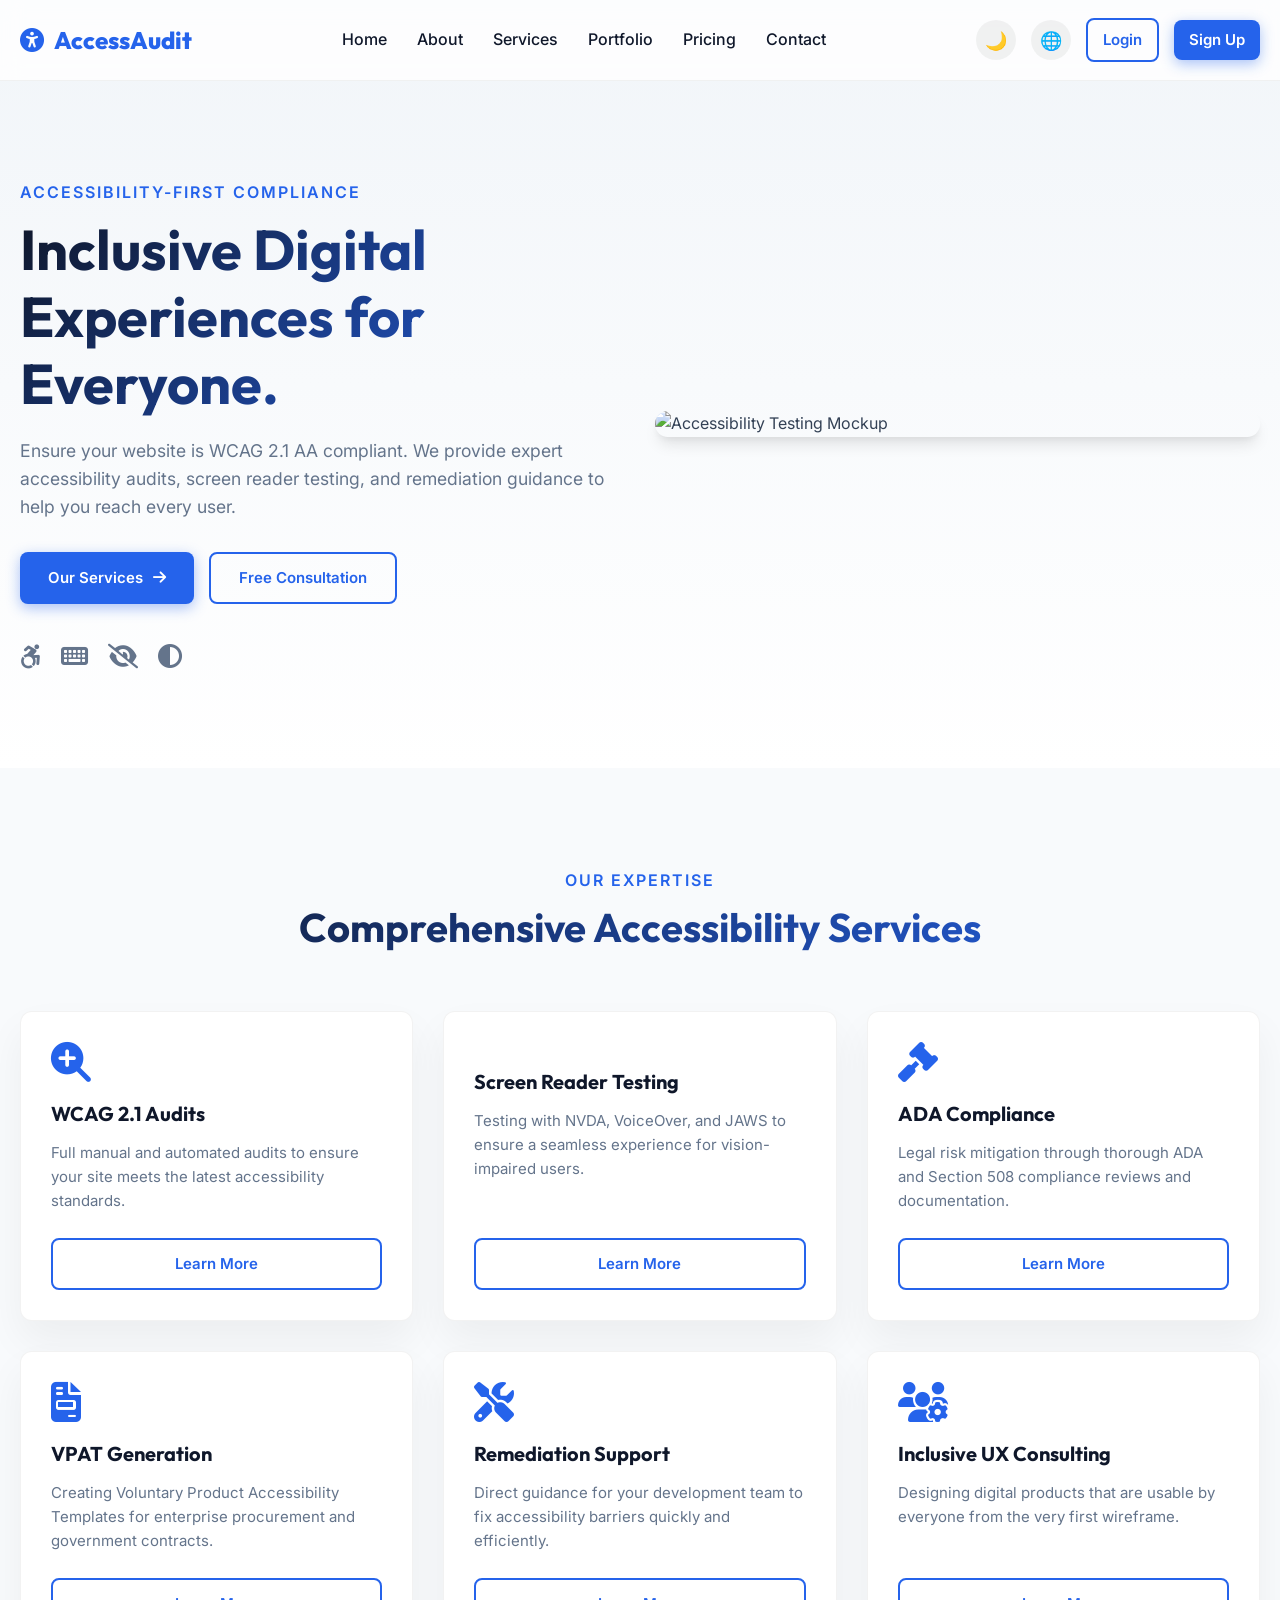
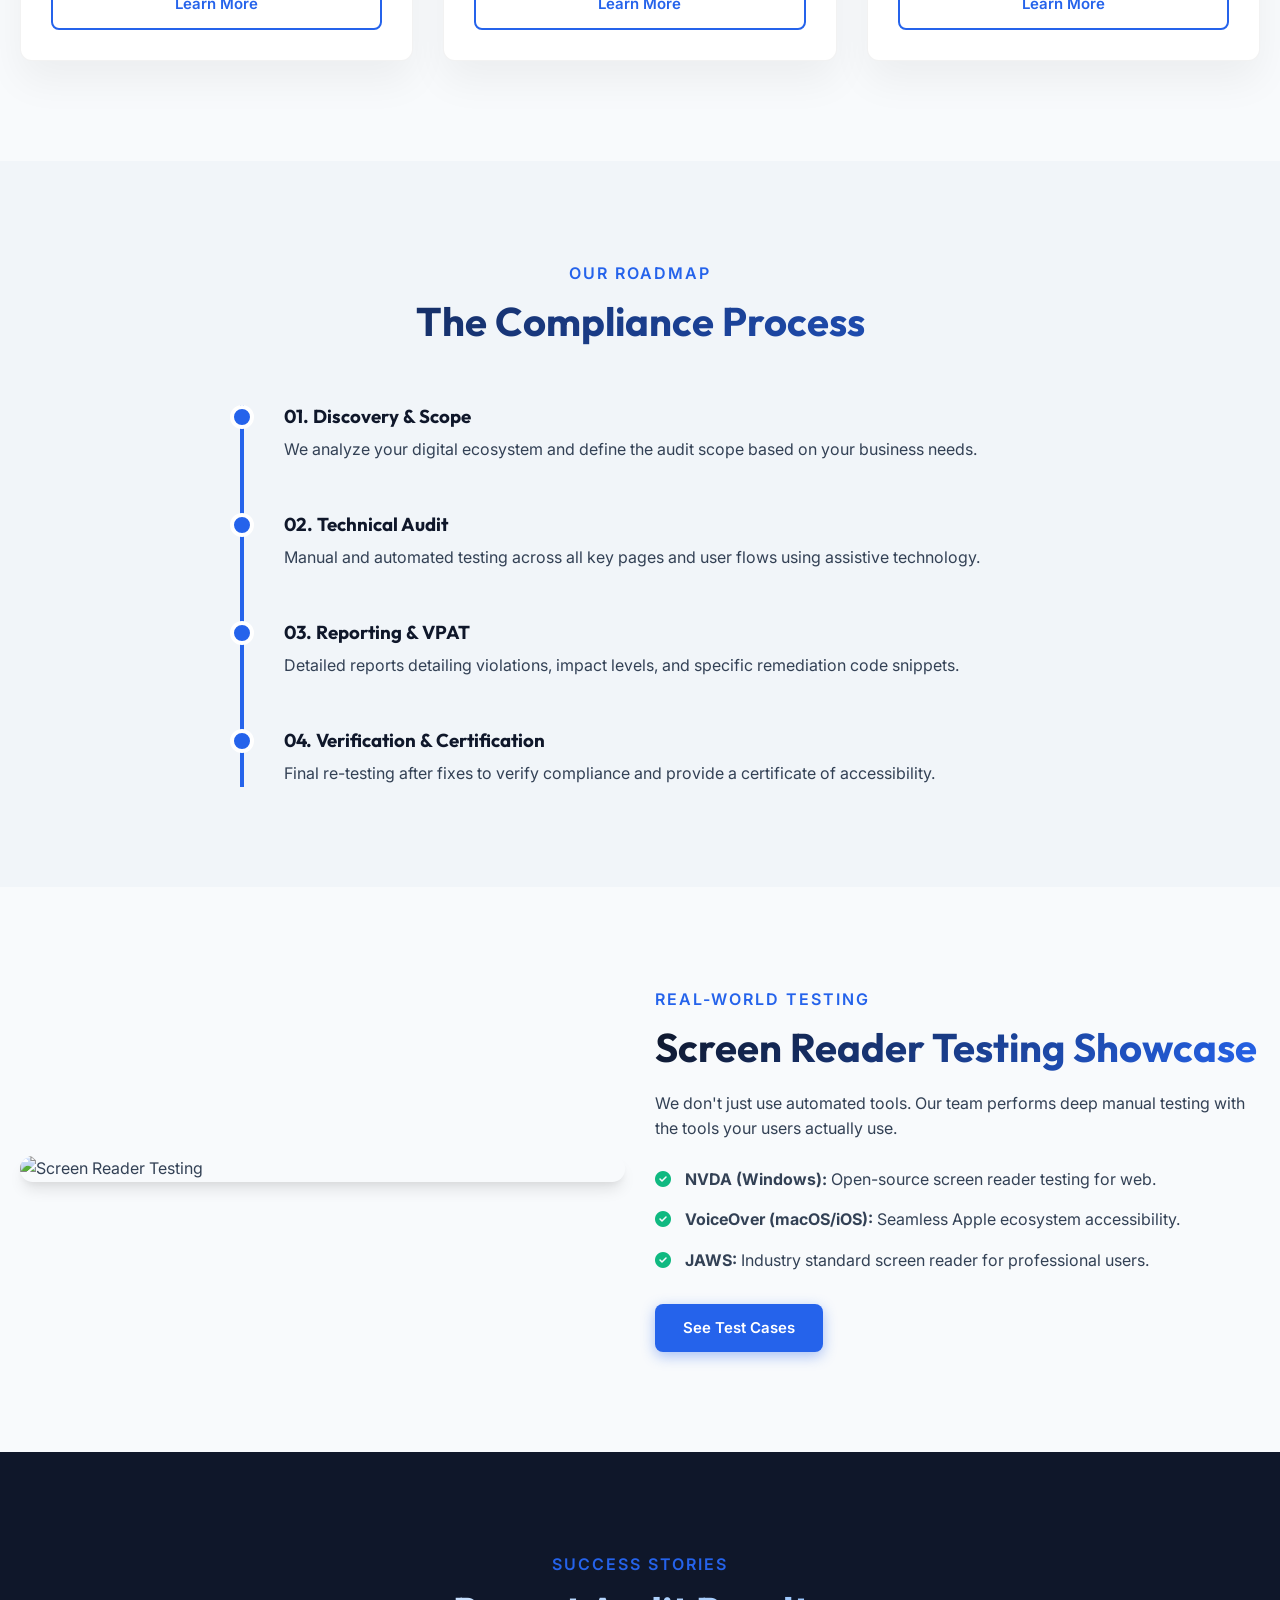
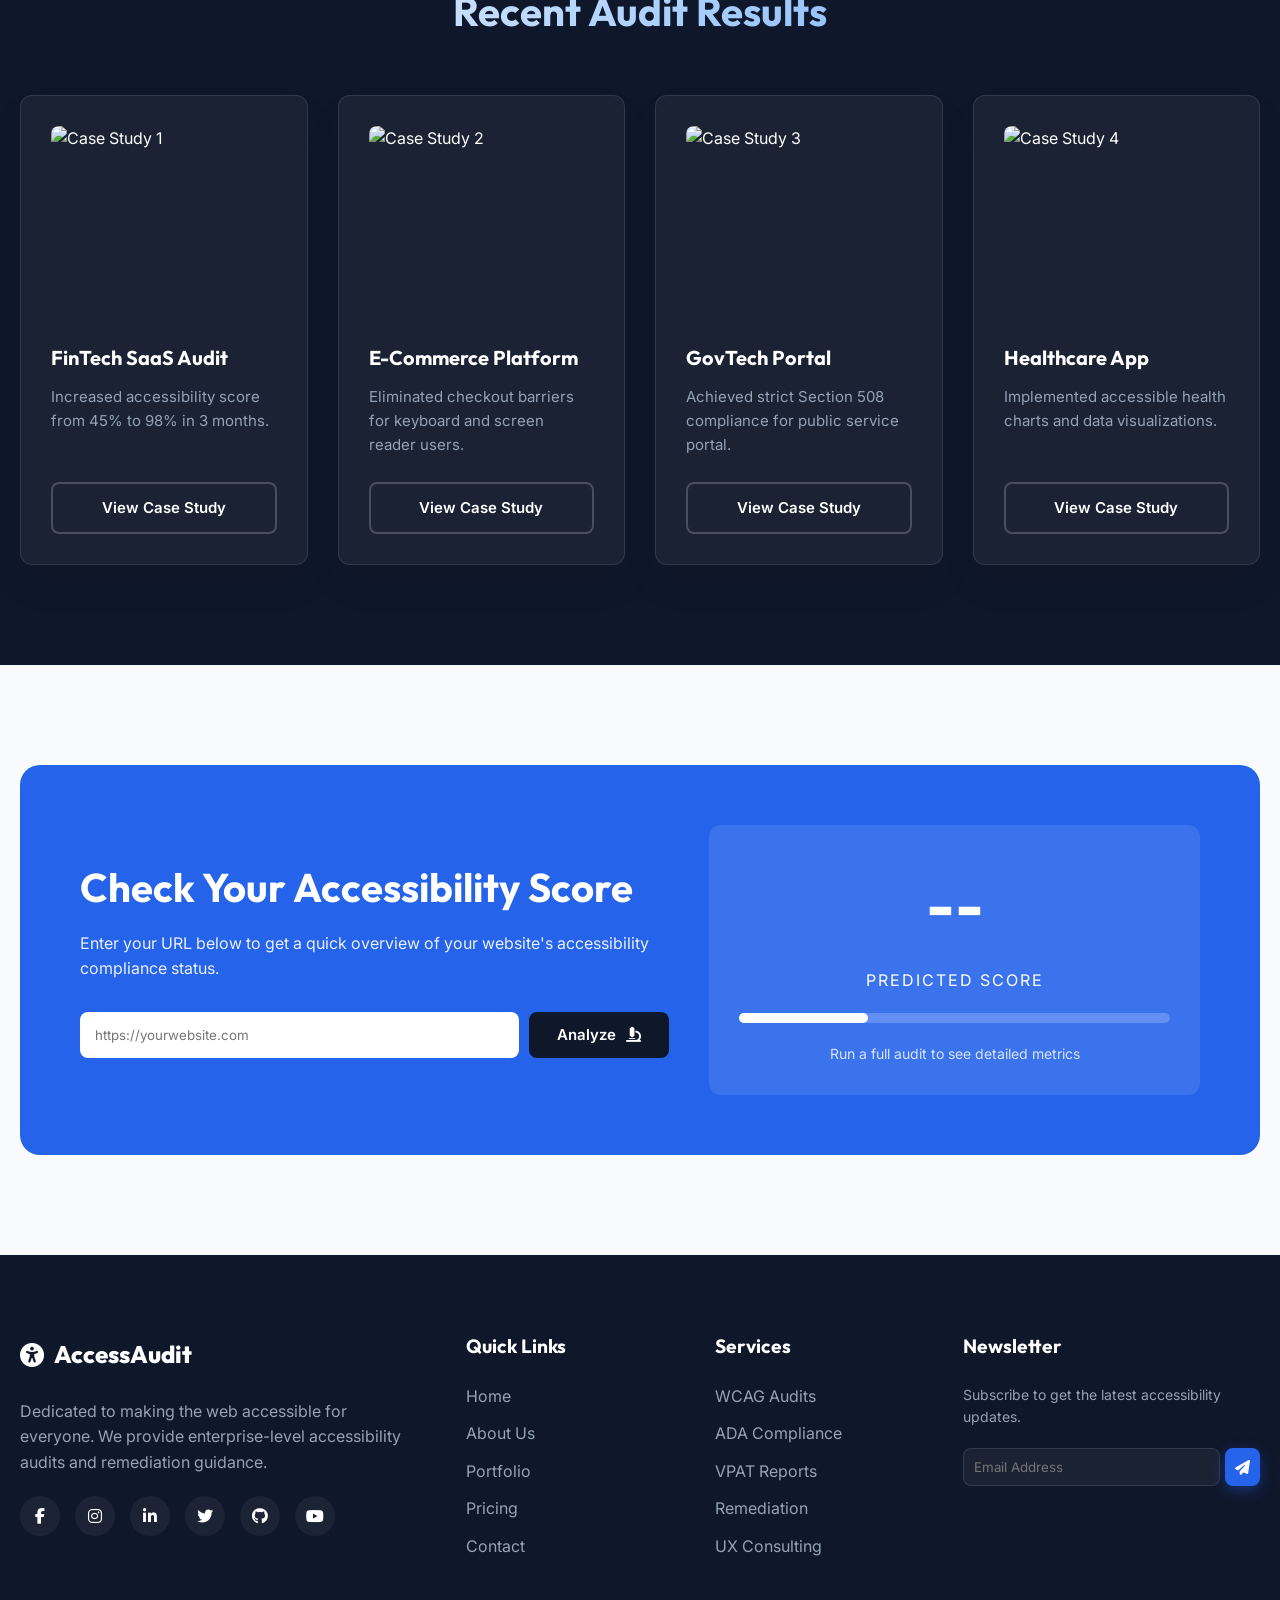
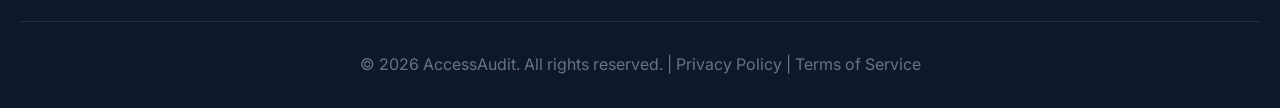
==== index.html @ 4b745c75 "Initial commit: Premium Accessibility Auditor Website" ====
<!DOCTYPE html>
<html lang="en">
<head>
    <meta charset="UTF-8">
    <meta name="viewport" content="width=device-width, initial-scale=1.0">
    <title>Freelance Web Accessibility Auditor | WCAG Compliance Specialist</title>
    <meta name="description" content="Expert WCAG 2.1 AA accessibility audits, ADA compliance reviews, and inclusive UX consulting for enterprise businesses.">
    
    <!-- CSS -->
    <link rel="stylesheet" href="assets/css/style.css">
    <link rel="stylesheet" href="assets/css/dark-mode.css">
    <link rel="stylesheet" href="assets/css/rtl.css">
    
    <!-- Font Awesome -->
    <link rel="stylesheet" href="https://cdnjs.cloudflare.com/ajax/libs/font-awesome/6.4.0/css/all.min.css">
</head>
<body>
    <a href="#main-content" class="skip-link">Skip to main content</a>

    <!-- Header -->
    <header class="header">
        <div class="container">
            <nav class="nav">
                <a href="index.html" class="logo">
                    <i class="fas fa-universal-access"></i>
                    <span>AccessAudit</span>
                </a>
                
                <ul class="nav-links">
                    <li><a href="index.html" class="nav-link">Home</a></li>
                    <li><a href="about.html" class="nav-link">About</a></li>
                    <li><a href="services.html" class="nav-link">Services</a></li>
                    <li><a href="portfolio.html" class="nav-link">Portfolio</a></li>

                    <li><a href="pricing.html" class="nav-link">Pricing</a></li>
                    <li><a href="contact.html" class="nav-link">Contact</a></li>
                </ul>

                <div class="nav-actions">
                    <button class="theme-toggle" title="Toggle Theme">🌙</button>
                    <button class="rtl-toggle" title="Toggle RTL">🌐</button>
                    <a href="login.html" class="btn btn-outline" style="padding: 8px 15px;">Login</a>
                    <a href="register.html" class="btn btn-primary" style="padding: 8px 15px;">Sign Up</a>
                    <div class="hamburger">
                        <span></span>
                        <span></span>
                        <span></span>
                    </div>
                </div>
            </nav>
        </div>
    </header>

    <main id="main-content">
        <!-- Section 1: Hero -->
        <section class="section hero" style="padding-top: 180px; background: linear-gradient(to bottom, #f1f5f9, #ffffff);">
            <div class="container">
                <div class="grid grid-2" style="align-items: center;">
                    <div data-reveal>
                        <span class="section-subtitle">Accessibility-First Compliance</span>
                        <h1 class="section-title" style="font-size: 3.5rem;">Inclusive Digital Experiences for Everyone.</h1>
                        <p style="font-size: 1.1rem; margin-bottom: 30px; color: var(--text-muted);">
                            Ensure your website is WCAG 2.1 AA compliant. We provide expert accessibility audits, screen reader testing, and remediation guidance to help you reach every user.
                        </p>
                        <div style="display: flex; gap: 15px;">
                            <a href="services.html" class="btn btn-primary">Our Services <i class="fas fa-arrow-right"></i></a>
                            <a href="contact.html" class="btn btn-outline">Free Consultation</a>
                        </div>
                        <div style="margin-top: 40px; display: flex; gap: 20px; font-size: 24px; color: var(--text-muted);">
                            <i class="fab fa-accessible-icon" title="WCAG Compliant"></i>
                            <i class="fas fa-keyboard" title="Keyboard Friendly"></i>
                            <i class="fas fa-eye-slash" title="Screen Reader Ready"></i>
                            <i class="fas fa-adjust" title="High Contrast"></i>
                        </div>
                    </div>
                    <div data-reveal style="position: relative;">
                        <img src="https://images.unsplash.com/photo-1551434678-e076c223a692?ixlib=rb-1.2.1&auto=format&fit=crop&w=800&q=80" alt="Accessibility Testing Mockup" style="border-radius: var(--radius-lg); box-shadow: var(--shadow-lg);">
                    </div>
                </div>
            </div>
        </section>

        <!-- Section 2: Services Grid (6 cards) -->
        <section class="section">
            <div class="container">
                <div class="text-center" style="margin-bottom: 60px;">
                    <span class="section-subtitle">Our Expertise</span>
                    <h2 class="section-title">Comprehensive Accessibility Services</h2>
                </div>
                <div class="grid grid-4" style="grid-template-columns: repeat(3, 1fr);">
                    <!-- We need 4 or 6. Let's do 6. -->
                    <div class="card" data-reveal>
                        <div class="card-content">
                            <i class="fas fa-search-plus" style="font-size: 2.5rem; color: var(--primary); margin-bottom: 20px;"></i>
                            <h3 class="card-title">WCAG 2.1 Audits</h3>
                            <p class="card-text">Full manual and automated audits to ensure your site meets the latest accessibility standards.</p>
                        </div>
                        <div class="card-footer">
                            <a href="services-details.html" class="btn btn-outline" style="width: 100%;">Learn More</a>
                        </div>
                    </div>
                    <div class="card" data-reveal>
                        <div class="card-content">
                            <i class="fas fa-screen-users" style="font-size: 2.5rem; color: var(--primary); margin-bottom: 20px;"></i>
                            <h3 class="card-title">Screen Reader Testing</h3>
                            <p class="card-text">Testing with NVDA, VoiceOver, and JAWS to ensure a seamless experience for vision-impaired users.</p>
                        </div>
                        <div class="card-footer">
                            <a href="services-details.html" class="btn btn-outline" style="width: 100%;">Learn More</a>
                        </div>
                    </div>
                    <div class="card" data-reveal>
                        <div class="card-content">
                            <i class="fas fa-gavel" style="font-size: 2.5rem; color: var(--primary); margin-bottom: 20px;"></i>
                            <h3 class="card-title">ADA Compliance</h3>
                            <p class="card-text">Legal risk mitigation through thorough ADA and Section 508 compliance reviews and documentation.</p>
                        </div>
                        <div class="card-footer">
                            <a href="services-details.html" class="btn btn-outline" style="width: 100%;">Learn More</a>
                        </div>
                    </div>
                    <div class="card" data-reveal>
                        <div class="card-content">
                            <i class="fas fa-file-invoice" style="font-size: 2.5rem; color: var(--primary); margin-bottom: 20px;"></i>
                            <h3 class="card-title">VPAT Generation</h3>
                            <p class="card-text">Creating Voluntary Product Accessibility Templates for enterprise procurement and government contracts.</p>
                        </div>
                        <div class="card-footer">
                            <a href="services-details.html" class="btn btn-outline" style="width: 100%;">Learn More</a>
                        </div>
                    </div>
                    <div class="card" data-reveal>
                        <div class="card-content">
                            <i class="fas fa-tools" style="font-size: 2.5rem; color: var(--primary); margin-bottom: 20px;"></i>
                            <h3 class="card-title">Remediation Support</h3>
                            <p class="card-text">Direct guidance for your development team to fix accessibility barriers quickly and efficiently.</p>
                        </div>
                        <div class="card-footer">
                            <a href="services-details.html" class="btn btn-outline" style="width: 100%;">Learn More</a>
                        </div>
                    </div>
                    <div class="card" data-reveal>
                        <div class="card-content">
                            <i class="fas fa-users-cog" style="font-size: 2.5rem; color: var(--primary); margin-bottom: 20px;"></i>
                            <h3 class="card-title">Inclusive UX Consulting</h3>
                            <p class="card-text">Designing digital products that are usable by everyone from the very first wireframe.</p>
                        </div>
                        <div class="card-footer">
                            <a href="services-details.html" class="btn btn-outline" style="width: 100%;">Learn More</a>
                        </div>
                    </div>
                </div>
            </div>
        </section>

        <!-- Section 3: Process Timeline -->
        <section class="section" style="background-color: #f1f5f9;">
            <div class="container">
                <div class="text-center" style="margin-bottom: 60px;">
                    <span class="section-subtitle">Our Roadmap</span>
                    <h2 class="section-title">The Compliance Process</h2>
                </div>
                <div style="max-width: 800px; margin: 0 auto;">
                    <div style="border-left: 4px solid var(--primary); padding-left: 40px; position: relative;">
                        <div style="margin-bottom: 50px; position: relative;" data-reveal>
                            <span style="position: absolute; left: -54px; top: 0; width: 24px; height: 24px; background: var(--primary); border-radius: 50%; border: 4px solid #fff;"></span>
                            <h3 style="margin-bottom: 10px;">01. Discovery & Scope</h3>
                            <p>We analyze your digital ecosystem and define the audit scope based on your business needs.</p>
                        </div>
                        <div style="margin-bottom: 50px; position: relative;" data-reveal>
                            <span style="position: absolute; left: -54px; top: 0; width: 24px; height: 24px; background: var(--primary); border-radius: 50%; border: 4px solid #fff;"></span>
                            <h3 style="margin-bottom: 10px;">02. Technical Audit</h3>
                            <p>Manual and automated testing across all key pages and user flows using assistive technology.</p>
                        </div>
                        <div style="margin-bottom: 50px; position: relative;" data-reveal>
                            <span style="position: absolute; left: -54px; top: 0; width: 24px; height: 24px; background: var(--primary); border-radius: 50%; border: 4px solid #fff;"></span>
                            <h3 style="margin-bottom: 10px;">03. Reporting & VPAT</h3>
                            <p>Detailed reports detailing violations, impact levels, and specific remediation code snippets.</p>
                        </div>
                        <div style="position: relative;" data-reveal>
                            <span style="position: absolute; left: -54px; top: 0; width: 24px; height: 24px; background: var(--primary); border-radius: 50%; border: 4px solid #fff;"></span>
                            <h3 style="margin-bottom: 10px;">04. Verification & Certification</h3>
                            <p>Final re-testing after fixes to verify compliance and provide a certificate of accessibility.</p>
                        </div>
                    </div>
                </div>
            </div>
        </section>

        <!-- Section 4: Screen Reader Showcase -->
        <section class="section">
            <div class="container">
                <div class="grid grid-2" style="align-items: center;">
                    <div data-reveal>
                        <img src="https://images.unsplash.com/photo-1573164713714-d95e436ab8d6?ixlib=rb-1.2.1&auto=format&fit=crop&w=800&q=80" alt="Screen Reader Testing" style="border-radius: var(--radius-lg); box-shadow: var(--shadow-lg);">
                    </div>
                    <div data-reveal>
                        <span class="section-subtitle">Real-World Testing</span>
                        <h2 class="section-title">Screen Reader Testing Showcase</h2>
                        <p style="margin-bottom: 25px;">We don't just use automated tools. Our team performs deep manual testing with the tools your users actually use.</p>
                        <ul style="margin-bottom: 30px;">
                            <li style="margin-bottom: 15px;"><i class="fas fa-check-circle" style="color: var(--success); margin-right: 10px;"></i> <strong>NVDA (Windows):</strong> Open-source screen reader testing for web.</li>
                            <li style="margin-bottom: 15px;"><i class="fas fa-check-circle" style="color: var(--success); margin-right: 10px;"></i> <strong>VoiceOver (macOS/iOS):</strong> Seamless Apple ecosystem accessibility.</li>
                            <li style="margin-bottom: 15px;"><i class="fas fa-check-circle" style="color: var(--success); margin-right: 10px;"></i> <strong>JAWS:</strong> Industry standard screen reader for professional users.</li>
                        </ul>
                        <a href="portfolio.html" class="btn btn-primary">See Test Cases</a>
                    </div>
                </div>
            </div>
        </section>

        <!-- Section 5: Case Studies (4 cards) -->
        <section class="section" style="background-color: #0f172a; color: white;">
            <div class="container">
                <div class="text-center" style="margin-bottom: 60px;">
                    <span class="section-subtitle">Success Stories</span>
                    <h2 class="section-title" style="background: linear-gradient(135deg, #fff, #60a5fa); -webkit-background-clip: text; -webkit-fill-color: transparent;">Recent Audit Results</h2>
                </div>
                <div class="grid grid-4">
                    <div class="card" style="background: rgba(255,255,255,0.05); border: 1px solid rgba(255,255,255,0.1);" data-reveal>
                        <img src="https://images.unsplash.com/photo-1460925895917-afdab827c52f?ixlib=rb-1.2.1&auto=format&fit=crop&w=400&q=80" alt="Case Study 1" class="card-img">
                        <div class="card-content">
                            <h3 class="card-title" style="color: white;">FinTech SaaS Audit</h3>
                            <p class="card-text" style="color: #94a3b8;">Increased accessibility score from 45% to 98% in 3 months.</p>
                        </div>
                        <div class="card-footer">
                            <a href="portfolio.html" class="btn btn-outline" style="width: 100%; border-color: rgba(255,255,255,0.2); color: white;">View Case Study</a>
                        </div>
                    </div>
                    <div class="card" style="background: rgba(255,255,255,0.05); border: 1px solid rgba(255,255,255,0.1);" data-reveal>
                        <img src="https://images.unsplash.com/photo-1557821552-17105176677c?ixlib=rb-1.2.1&auto=format&fit=crop&w=400&q=80" alt="Case Study 2" class="card-img">
                        <div class="card-content">
                            <h3 class="card-title" style="color: white;">E-Commerce Platform</h3>
                            <p class="card-text" style="color: #94a3b8;">Eliminated checkout barriers for keyboard and screen reader users.</p>
                        </div>
                        <div class="card-footer">
                            <a href="portfolio.html" class="btn btn-outline" style="width: 100%; border-color: rgba(255,255,255,0.2); color: white;">View Case Study</a>
                        </div>
                    </div>
                    <div class="card" style="background: rgba(255,255,255,0.05); border: 1px solid rgba(255,255,255,0.1);" data-reveal>
                        <img src="https://images.unsplash.com/photo-1517245386807-bb43f82c33c4?ixlib=rb-1.2.1&auto=format&fit=crop&w=400&q=80" alt="Case Study 3" class="card-img">
                        <div class="card-content">
                            <h3 class="card-title" style="color: white;">GovTech Portal</h3>
                            <p class="card-text" style="color: #94a3b8;">Achieved strict Section 508 compliance for public service portal.</p>
                        </div>
                        <div class="card-footer">
                            <a href="portfolio.html" class="btn btn-outline" style="width: 100%; border-color: rgba(255,255,255,0.2); color: white;">View Case Study</a>
                        </div>
                    </div>
                    <div class="card" style="background: rgba(255,255,255,0.05); border: 1px solid rgba(255,255,255,0.1);" data-reveal>
                        <img src="https://images.unsplash.com/photo-1504384308090-c894fdcc538d?ixlib=rb-1.2.1&auto=format&fit=crop&w=400&q=80" alt="Case Study 4" class="card-img">
                        <div class="card-content">
                            <h3 class="card-title" style="color: white;">Healthcare App</h3>
                            <p class="card-text" style="color: #94a3b8;">Implemented accessible health charts and data visualizations.</p>
                        </div>
                        <div class="card-footer">
                            <a href="portfolio.html" class="btn btn-outline" style="width: 100%; border-color: rgba(255,255,255,0.2); color: white;">View Case Study</a>
                        </div>
                    </div>
                </div>
            </div>
        </section>

        <!-- Section 6: CTA + Accessibility Score Checker -->
        <section class="section">
            <div class="container">
                <div style="background: var(--primary); border-radius: var(--radius-lg); padding: 60px; color: white; display: grid; grid-template-columns: 1.2fr 1fr; gap: 40px; align-items: center;">
                    <div data-reveal>
                        <h2 style="color: white; font-size: 2.5rem; margin-bottom: 20px;">Check Your Accessibility Score</h2>
                        <p style="margin-bottom: 30px; opacity: 0.9;">Enter your URL below to get a quick overview of your website's accessibility compliance status.</p>
                        <form style="display: flex; gap: 10px;">
                            <input type="url" placeholder="https://yourwebsite.com" style="flex-grow: 1; padding: 15px; border-radius: var(--radius-sm); color: var(--black);" required id="score-url">
                            <button type="submit" class="btn" style="background: var(--black); color: white;">Analyze <i class="fas fa-microscope"></i></button>
                        </form>
                    </div>
                    <div data-reveal style="background: rgba(255,255,255,0.1); padding: 30px; border-radius: var(--radius-md); text-align: center;">
                        <div style="font-size: 4rem; font-weight: 800; margin-bottom: 10px;">--</div>
                        <p style="text-transform: uppercase; letter-spacing: 2px;">Predicted Score</p>
                        <div style="width: 100%; height: 10px; background: rgba(255,255,255,0.2); border-radius: 5px; margin: 20px 0;">
                            <div style="width: 30%; height: 100%; background: #fff; border-radius: 5px;"></div>
                        </div>
                        <p style="font-size: 14px; opacity: 0.8;">Run a full audit to see detailed metrics</p>
                    </div>
                </div>
            </div>
        </section>
    </main>

    <!-- Footer -->
    <footer class="footer">
        <div class="container">
            <div class="footer-grid">
                <div class="footer-about">
                    <a href="index.html" class="logo" style="color: white; margin-bottom: 25px;">
                        <i class="fas fa-universal-access"></i>
                        <span>AccessAudit</span>
                    </a>
                    <p>Dedicated to making the web accessible for everyone. We provide enterprise-level accessibility audits and remediation guidance.</p>
                    <div class="social-links">
                        <a href="#" class="social-link"><i class="fab fa-facebook-f"></i></a>
                        <a href="#" class="social-link"><i class="fab fa-instagram"></i></a>
                        <a href="#" class="social-link"><i class="fab fa-linkedin-in"></i></a>
                        <a href="#" class="social-link"><i class="fab fa-twitter"></i></a>
                        <a href="#" class="social-link"><i class="fab fa-github"></i></a>
                        <a href="#" class="social-link"><i class="fab fa-youtube"></i></a>
                    </div>
                </div>
                <div>
                    <h4 class="footer-title">Quick Links</h4>
                    <ul class="footer-links">
                        <li><a href="index.html">Home</a></li>
                        <li><a href="about.html">About Us</a></li>
                        <li><a href="portfolio.html">Portfolio</a></li>

                        <li><a href="pricing.html">Pricing</a></li>
                        <li><a href="contact.html">Contact</a></li>
                    </ul>
                </div>
                <div>
                    <h4 class="footer-title">Services</h4>
                    <ul class="footer-links">
                        <li><a href="services-details.html">WCAG Audits</a></li>
                        <li><a href="services-details.html">ADA Compliance</a></li>
                        <li><a href="services-details.html">VPAT Reports</a></li>
                        <li><a href="services-details.html">Remediation</a></li>
                        <li><a href="services-details.html">UX Consulting</a></li>
                    </ul>
                </div>
                <div>
                    <h4 class="footer-title">Newsletter</h4>
                    <p style="color: #94a3b8; font-size: 14px; margin-bottom: 20px;">Subscribe to get the latest accessibility updates.</p>
                    <form style="display: flex; gap: 5px;">
                        <input type="email" placeholder="Email Address" style="padding: 10px; border-radius: var(--radius-sm); flex-grow: 1; background: rgba(255,255,255,0.05); color: white; border: 1px solid rgba(255,255,255,0.1);" required id="footer-email">
                        <button type="submit" class="btn btn-primary" style="padding: 10px;"><i class="fas fa-paper-plane"></i></button>
                    </form>
                </div>
            </div>
            <div class="footer-bottom">
                <p>&copy; 2026 AccessAudit. All rights reserved. | <a href="coming-soon.html">Privacy Policy</a> | <a href="coming-soon.html">Terms of Service</a></p>
            </div>
        </div>
    </footer>

    <!-- Scripts -->
    <script src="assets/js/main.js"></script>
    <script src="assets/js/accessibility.js"></script>
</body>
</html>
---- assets/css/style.css ----
@import url('https://fonts.googleapis.com/css2?family=Inter:wght@300;400;500;600;700&family=Outfit:wght@400;500;600;700;800&display=swap');

:root {
    /* Colors */
    --primary: #2563eb;
    --primary-hover: #1d4ed8;
    --primary-light: #dbeafe;
    --secondary: #64748b;
    --accent: #7c3aed;
    --success: #10b981;
    --warning: #f59e0b;
    --danger: #ef4444;
    --white: #ffffff;
    --black: #0f172a;
    
    /* Backgrounds */
    --bg-body: #f8fafc;
    --bg-card: #ffffff;
    --bg-header: rgba(255, 255, 255, 0.8);
    --bg-footer: #0f172a;
    
    /* Text */
    --text-main: #334155;
    --text-heading: #0f172a;
    --text-muted: #64748b;
    --text-white: #ffffff;
    
    /* Spacing */
    --container-max: 1280px;
    --section-padding: 100px 0;
    --section-padding-mobile: 60px 0;
    
    /* Borders & Shadows */
    --radius-sm: 8px;
    --radius-md: 12px;
    --radius-lg: 20px;
    --shadow-sm: 0 1px 3px rgba(0,0,0,0.1);
    --shadow-md: 0 4px 6px -1px rgba(0,0,0,0.1), 0 2px 4px -1px rgba(0,0,0,0.06);
    --shadow-lg: 0 10px 15px -3px rgba(0,0,0,0.1), 0 4px 6px -2px rgba(0,0,0,0.05);
    --shadow-premium: 0 20px 40px rgba(0, 0, 0, 0.05);
    
    /* Transitions */
    --transition: all 0.3s cubic-bezier(0.4, 0, 0.2, 1);
}

/* Base Resets */
*, *::before, *::after {
    box-sizing: border-box;
    margin: 0;
    padding: 0;
}

html {
    scroll-behavior: smooth;
    overflow-x: hidden;
}

body {
    font-family: 'Inter', sans-serif;
    font-size: 16px;
    line-height: 1.6;
    background-color: var(--bg-body);
    color: var(--text-main);
    overflow-x: hidden;
    transition: var(--transition);
}

h1, h2, h3, h4, h5, h6 {
    font-family: 'Outfit', sans-serif;
    color: var(--text-heading);
    font-weight: 700;
    line-height: 1.2;
}

a {
    text-decoration: none;
    color: inherit;
    transition: var(--transition);
}

ul {
    list-style: none;
}

img {
    max-width: 100%;
    display: block;
    height: auto;
}

button, input, textarea, select {
    font-family: inherit;
    border: none;
    outline: none;
}

/* Accessibility Focus States */
:focus-visible {
    outline: 3px solid var(--primary);
    outline-offset: 4px;
}

.skip-link {
    position: absolute;
    top: -100px;
    left: 0;
    background: var(--primary);
    color: white;
    padding: 10px 20px;
    z-index: 9999;
    transition: top 0.3s;
}

.skip-link:focus {
    top: 0;
}

/* Layout Components */
.container {
    max-width: var(--container-max);
    margin: 0 auto;
    padding: 0 20px;
}

.section {
    padding: var(--section-padding);
}

@media (max-width: 768px) {
    .section {
        padding: var(--section-padding-mobile);
    }
}

.grid {
    display: grid;
    gap: 30px;
}

.grid-2 { grid-template-columns: repeat(2, 1fr); }
.grid-4 { grid-template-columns: repeat(4, 1fr); }
.grid-6 { grid-template-columns: repeat(6, 1fr); }

@media (max-width: 1024px) {
    .grid-4, .grid-6 { grid-template-columns: repeat(2, 1fr); }
}

@media (max-width: 640px) {
    .grid-2, .grid-4, .grid-6 { grid-template-columns: 1fr; }
}

/* Typography Helpers */
.text-center { text-align: center; }
.section-title {
    font-size: 2.5rem;
    margin-bottom: 20px;
    background: linear-gradient(135deg, var(--text-heading), var(--primary));
    -webkit-background-clip: text;
    -webkit-text-fill-color: transparent;
}
.section-subtitle {
    color: var(--primary);
    font-weight: 600;
    text-transform: uppercase;
    letter-spacing: 2px;
    display: block;
    margin-bottom: 10px;
}

/* Button Component */
.btn {
    display: inline-flex;
    align-items: center;
    justify-content: center;
    padding: 12px 28px;
    border-radius: var(--radius-sm);
    font-weight: 600;
    cursor: pointer;
    transition: var(--transition);
    gap: 10px;
    font-size: 15px;
}

.btn-primary {
    background-color: var(--primary);
    color: var(--white);
    box-shadow: 0 4px 14px 0 rgba(37, 99, 235, 0.39);
}

.btn-primary:hover {
    background-color: var(--primary-hover);
    transform: translateY(-2px);
    box-shadow: 0 6px 20px rgba(37, 99, 235, 0.45);
}

.btn-outline {
    border: 2px solid var(--primary);
    color: var(--primary);
    background: transparent;
}

.btn-outline:hover {
    background-color: var(--primary);
    color: var(--white);
}

/* Card Component */
.card {
    background: var(--bg-card);
    padding: 30px;
    border-radius: var(--radius-md);
    box-shadow: var(--shadow-premium);
    transition: var(--transition);
    height: 100%;
    display: flex;
    flex-direction: column;
    border: 1px solid rgba(0,0,0,0.05);
}

.card:hover {
    transform: translateY(-10px);
    box-shadow: 0 30px 60px rgba(0,0,0,0.1);
}

.card-img {
    width: 100%;
    height: 200px;
    object-fit: cover;
    border-radius: var(--radius-sm);
    margin-bottom: 20px;
}

.card-content {
    flex-grow: 1;
}

.card-title {
    font-size: 1.25rem;
    margin-bottom: 15px;
}

.card-text {
    color: var(--text-muted);
    margin-bottom: 25px;
    font-size: 15px;
}

.card-footer {
    margin-top: auto;
}

/* Navbar */
.header {
    position: fixed;
    top: 0;
    left: 0;
    width: 100%;
    z-index: 1000;
    background: var(--bg-header);
    backdrop-filter: blur(10px);
    border-bottom: 1px solid rgba(0,0,0,0.05);
    transition: var(--transition);
}

.header.scrolled {
    background: var(--white);
    padding: 10px 0;
    box-shadow: var(--shadow-md);
}

.nav {
    display: flex;
    justify-content: space-between;
    align-items: center;
    height: 80px;
}

.logo {
    font-family: 'Outfit', sans-serif;
    font-size: 24px;
    font-weight: 800;
    color: var(--primary);
    display: flex;
    align-items: center;
    gap: 10px;
}

.nav-links {
    display: flex;
    gap: 30px;
    align-items: center;
}

.nav-link {
    font-weight: 500;
    color: var(--text-heading);
}

.nav-link:hover {
    color: var(--primary);
}

.nav-actions {
    display: flex;
    gap: 15px;
    align-items: center;
}

/* Hamburger */
.hamburger {
    display: none;
    cursor: pointer;
    flex-direction: column;
    gap: 5px;
}

.hamburger span {
    width: 25px;
    height: 3px;
    background: var(--text-heading);
    border-radius: 3px;
    transition: var(--transition);
}

@media (max-width: 1024px) {
    .nav-links {
        display: none; /* Hide on mobile by default */
    }
    .hamburger {
        display: flex;
    }
}

/* Footer */
.footer {
    background-color: var(--bg-footer);
    color: var(--text-white);
    padding: 80px 0 30px;
}

.footer-grid {
    display: grid;
    grid-template-columns: 2fr 1fr 1fr 1.5fr;
    gap: 50px;
    margin-bottom: 50px;
}

@media (max-width: 1024px) {
    .footer-grid {
        grid-template-columns: repeat(2, 1fr);
    }
}

@media (max-width: 640px) {
    .footer-grid {
        grid-template-columns: 1fr;
    }
}

.footer-title {
    color: var(--white);
    margin-bottom: 25px;
    font-size: 1.2rem;
}

.footer-about p {
    color: #94a3b8;
    margin-bottom: 20px;
}

.footer-links li {
    margin-bottom: 12px;
}

.footer-links a {
    color: #94a3b8;
}

.footer-links a:hover {
    color: var(--primary);
    padding-left: 5px;
}

.social-links {
    display: flex;
    gap: 15px;
}

.social-link {
    width: 40px;
    height: 40px;
    border-radius: 50%;
    background: rgba(255,255,255,0.05);
    display: flex;
    align-items: center;
    justify-content: center;
    color: var(--white);
}

.social-link:hover {
    background: var(--primary);
    transform: translateY(-3px);
}

.footer-bottom {
    padding-top: 30px;
    border-top: 1px solid rgba(255,255,255,0.1);
    text-align: center;
    color: #64748b;
}

/* Animations */
[data-reveal] {
    opacity: 0;
    transform: translateY(30px);
    transition: opacity 0.8s ease-out, transform 0.8s ease-out;
}

[data-reveal].revealed {
    opacity: 1;
    transform: translateY(0);
}

/* Toggle Buttons */
.theme-toggle, .rtl-toggle {
    background: rgba(0,0,0,0.05);
    width: 40px;
    height: 40px;
    border-radius: 50%;
    display: flex;
    align-items: center;
    justify-content: center;
    cursor: pointer;
    font-size: 18px;
}

/* Toast */
.toast-container {
    position: fixed;
    bottom: 20px;
    right: 20px;
    z-index: 10000;
}

.toast {
    background: var(--white);
    padding: 15px 25px;
    border-radius: var(--radius-sm);
    box-shadow: var(--shadow-lg);
    display: flex;
    align-items: center;
    gap: 10px;
    margin-top: 10px;
    animation: slideIn 0.3s ease-out;
    border-left: 4px solid var(--primary);
}

@keyframes slideIn {
    from { transform: translateX(100%); }
    to { transform: translateX(0); }
}
---- assets/css/dark-mode.css ----
body.dark-mode {
    --bg-body: #0f172a;
    --bg-card: #1e293b;
    --bg-header: rgba(15, 23, 42, 0.9);
    --bg-footer: #020617;
    
    --text-main: #94a3b8;
    --text-heading: #f8fafc;
    --text-muted: #64748b;
    
    --white: #1e293b;
    --primary-light: #1e293b;
}

body.dark-mode .header.scrolled {
    background: #0f172a;
}

body.dark-mode .card {
    border: 1px solid rgba(255, 255, 255, 0.05);
    background: #1e293b;
}

body.dark-mode .theme-toggle, 
body.dark-mode .rtl-toggle {
    background: rgba(255, 255, 255, 0.05);
    color: #f8fafc;
}

body.dark-mode .toast {
    background: #1e293b;
    color: #f8fafc;
}

body.dark-mode .btn-outline {
    border-color: var(--primary);
    color: var(--primary);
}

body.dark-mode .btn-outline:hover {
    background: var(--primary);
    color: #ffffff;
}

body.dark-mode .nav-link {
    color: #f8fafc;
}

body.dark-mode .logo {
    color: #60a5fa;
}
---- assets/css/rtl.css ----
body.rtl {
    direction: rtl;
    text-align: right;
}

body.rtl .nav-links,
body.rtl .nav-actions,
body.rtl .social-links,
body.rtl .footer-links {
    padding: 0;
}

body.rtl .btn i {
    margin-right: 0;
    margin-left: 10px;
}

body.rtl .header .logo {
    margin-left: auto;
    margin-right: 0;
}

body.rtl .nav-actions {
    margin-right: 20px;
    margin-left: 0;
}

body.rtl .footer-links a:hover {
    padding-left: 0;
    padding-right: 5px;
}

body.rtl .toast-container {
    right: auto;
    left: 20px;
}

body.rtl .toast {
    border-left: none;
    border-right: 4px solid var(--primary);
    animation: slideInRTL 0.3s ease-out;
}

@keyframes slideInRTL {
    from { transform: translateX(-100%); }
    to { transform: translateX(0); }
}

body.rtl .skip-link {
    left: auto;
    right: 0;
}
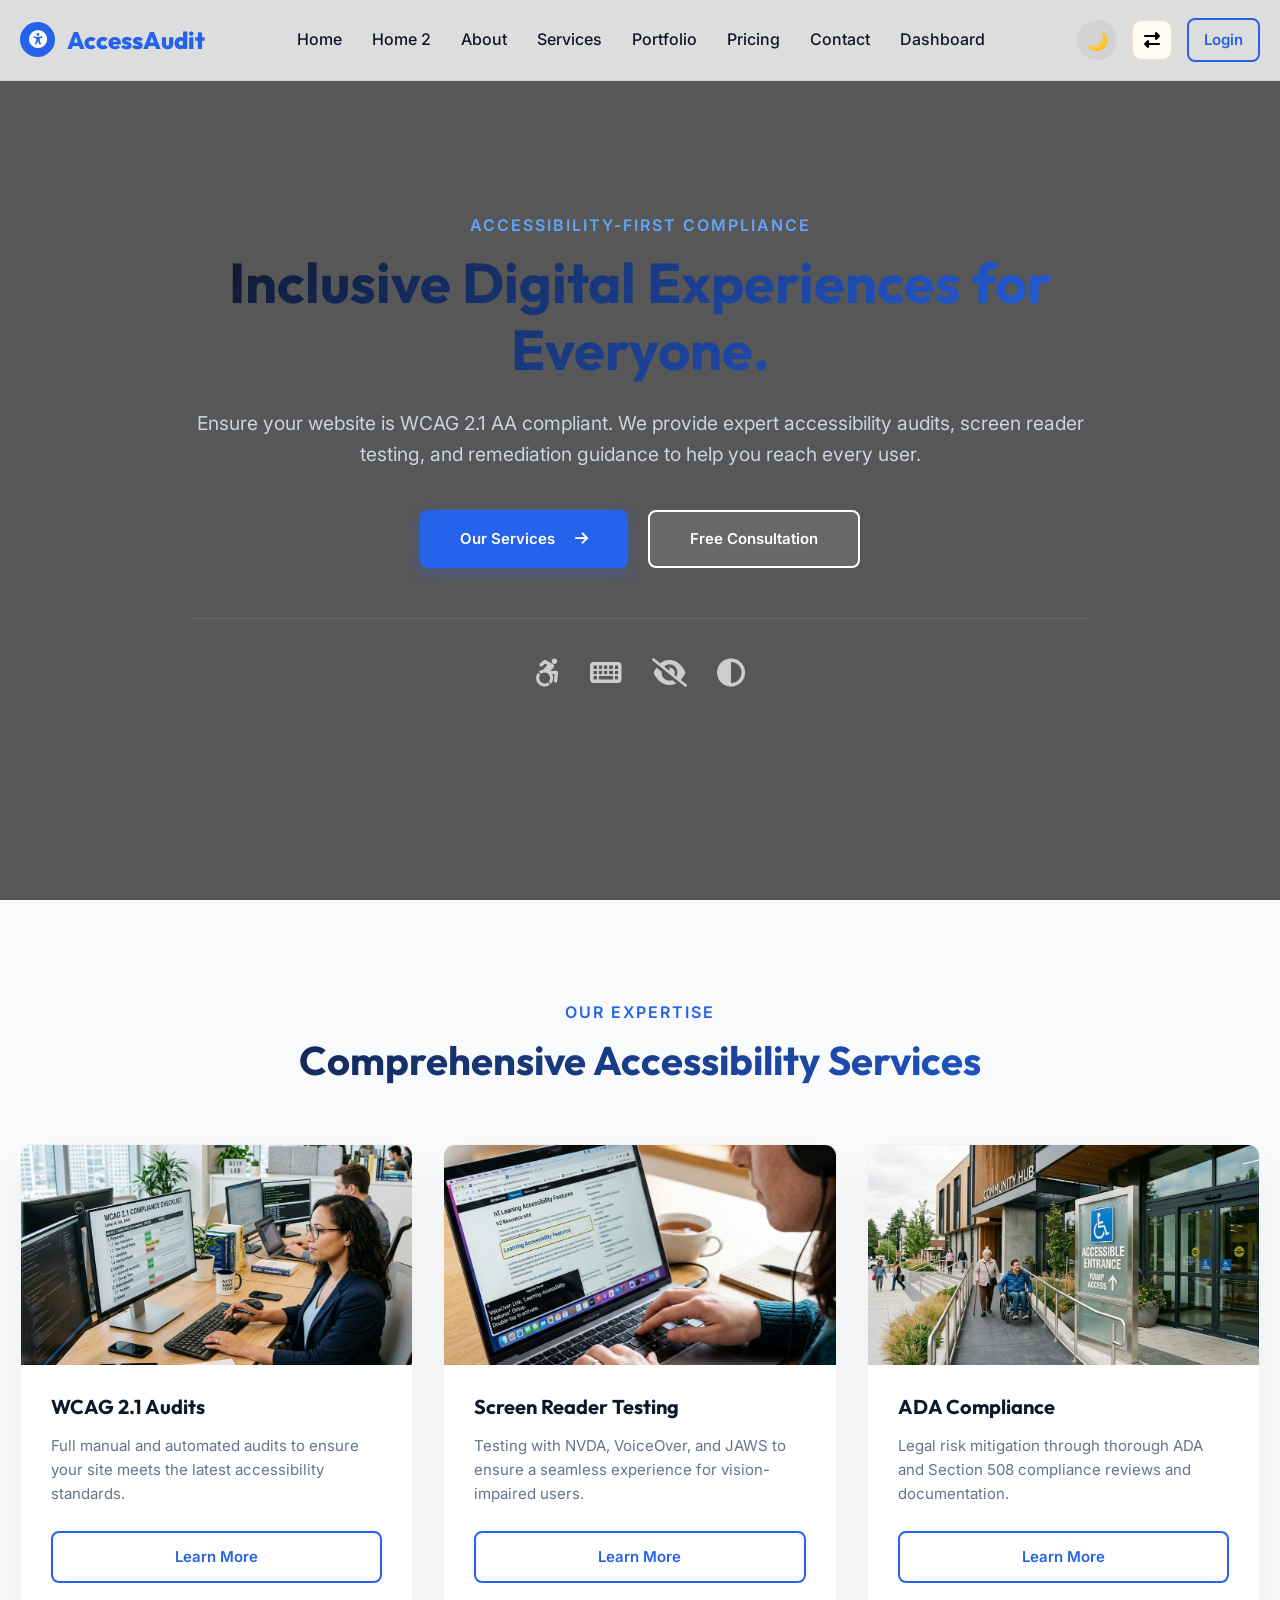
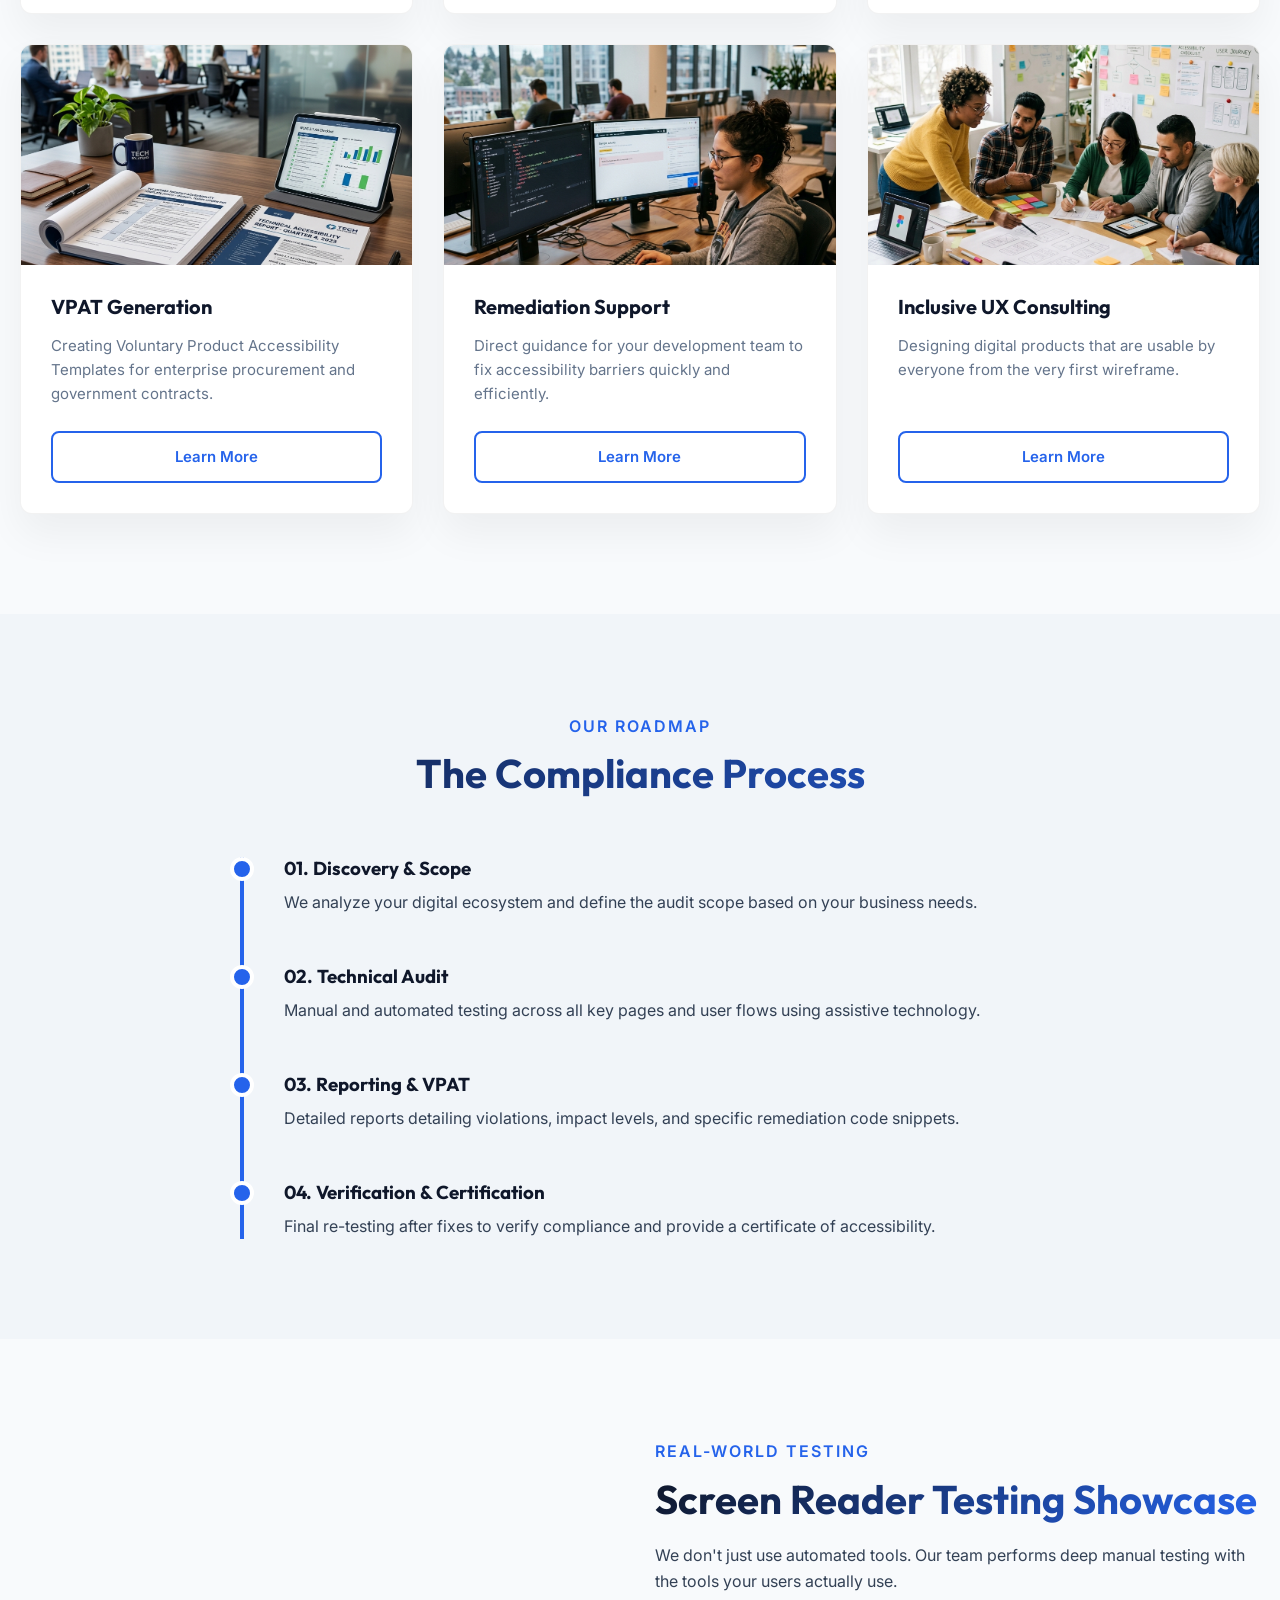
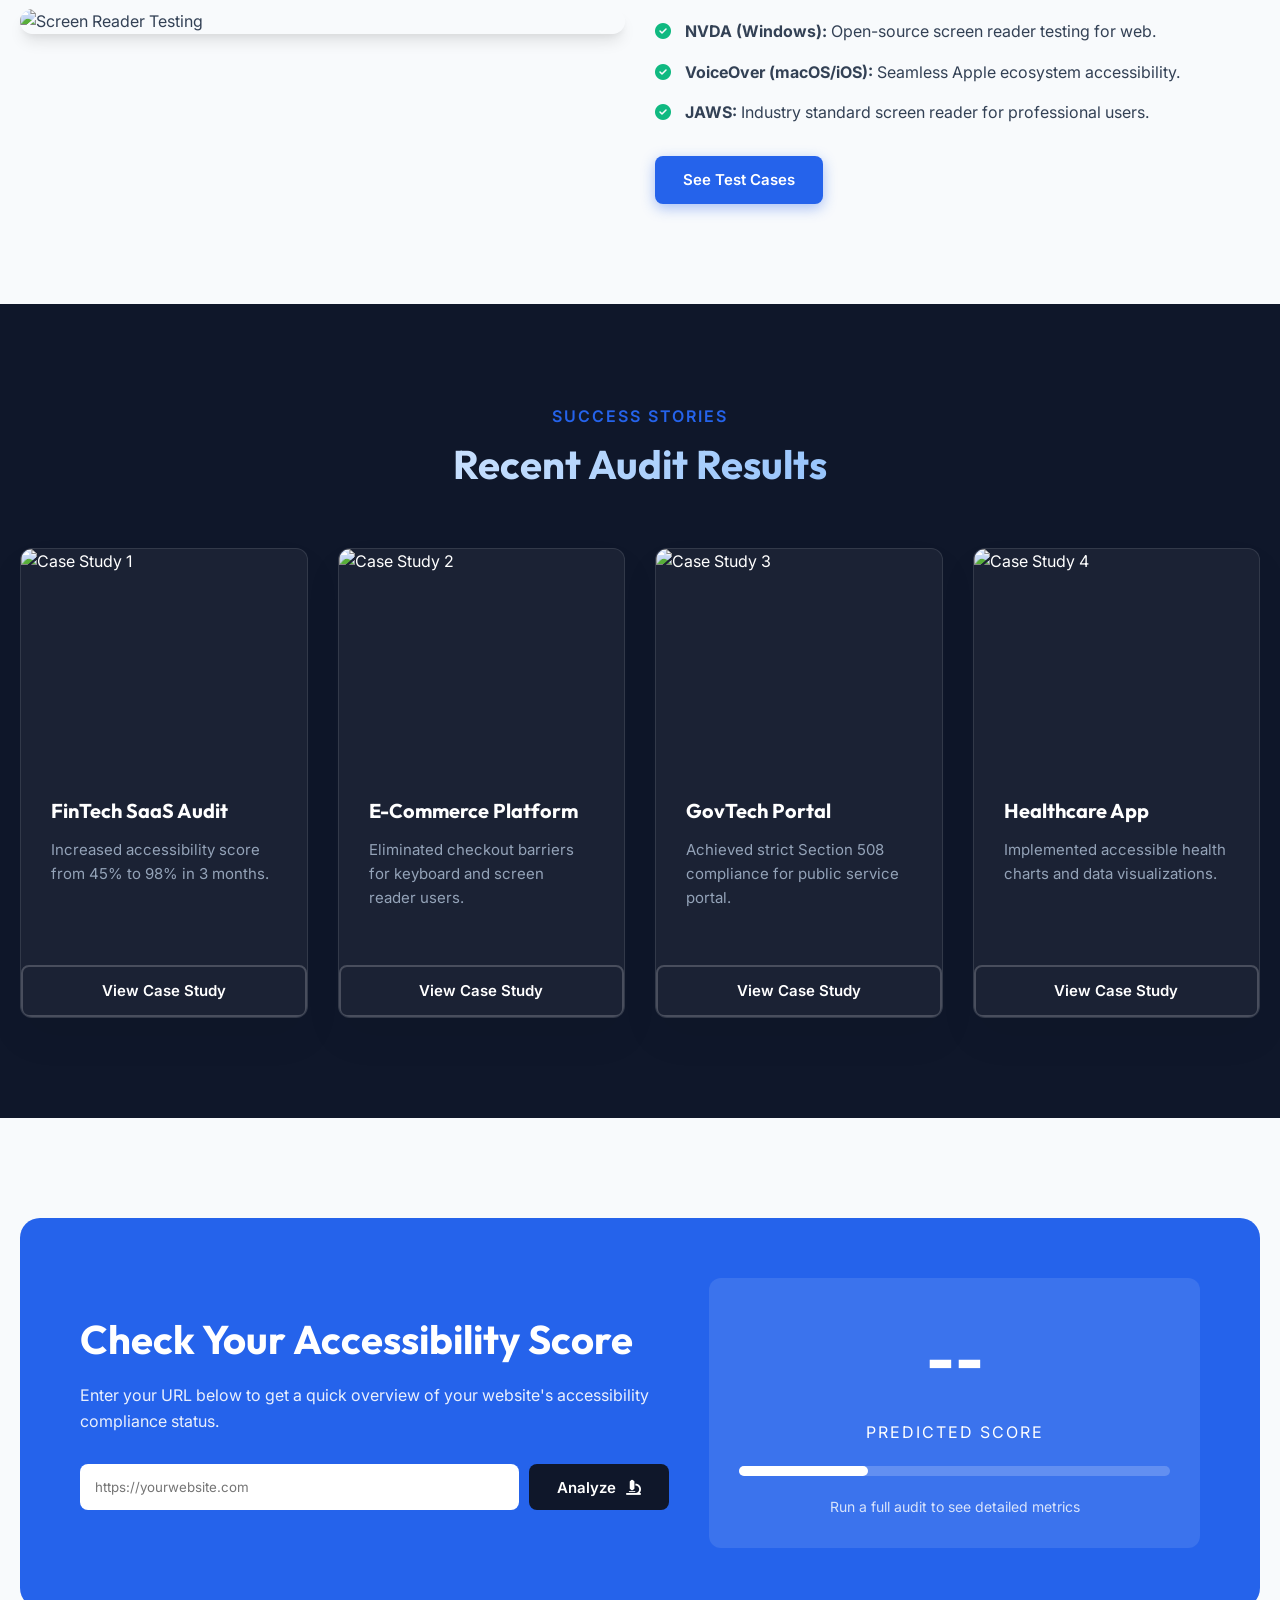
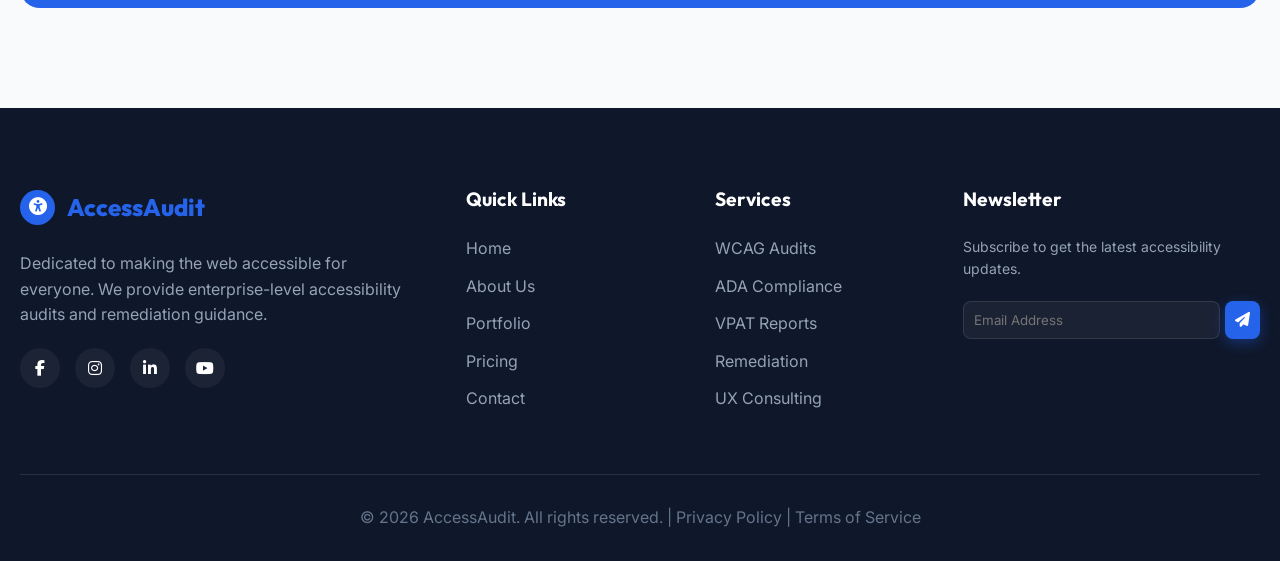
==== commit c1dc0200: "first commit" ====
--- a/index.html
+++ b/index.html
@@ -1,19 +1,23 @@
 <!DOCTYPE html>
 <html lang="en">
+
 <head>
     <meta charset="UTF-8">
     <meta name="viewport" content="width=device-width, initial-scale=1.0">
+    <link rel="icon" type="image/svg+xml" href="assets/images/favicon.svg">
     <title>Freelance Web Accessibility Auditor | WCAG Compliance Specialist</title>
-    <meta name="description" content="Expert WCAG 2.1 AA accessibility audits, ADA compliance reviews, and inclusive UX consulting for enterprise businesses.">
-    
+    <meta name="description"
+        content="Expert WCAG 2.1 AA accessibility audits, ADA compliance reviews, and inclusive UX consulting for enterprise businesses.">
+
     <!-- CSS -->
     <link rel="stylesheet" href="assets/css/style.css">
     <link rel="stylesheet" href="assets/css/dark-mode.css">
     <link rel="stylesheet" href="assets/css/rtl.css">
-    
+
     <!-- Font Awesome -->
     <link rel="stylesheet" href="https://cdnjs.cloudflare.com/ajax/libs/font-awesome/6.4.0/css/all.min.css">
 </head>
+
 <body>
     <a href="#main-content" class="skip-link">Skip to main content</a>
 
@@ -25,22 +29,23 @@
                     <i class="fas fa-universal-access"></i>
                     <span>AccessAudit</span>
                 </a>
-                
+
                 <ul class="nav-links">
                     <li><a href="index.html" class="nav-link">Home</a></li>
+                    <li><a href="home-2.html" class="nav-link">Home 2</a></li>
                     <li><a href="about.html" class="nav-link">About</a></li>
                     <li><a href="services.html" class="nav-link">Services</a></li>
                     <li><a href="portfolio.html" class="nav-link">Portfolio</a></li>
 
                     <li><a href="pricing.html" class="nav-link">Pricing</a></li>
                     <li><a href="contact.html" class="nav-link">Contact</a></li>
+                    <li><a href="dashboard.html" class="nav-link">Dashboard</a></li>
                 </ul>
 
                 <div class="nav-actions">
                     <button class="theme-toggle" title="Toggle Theme">🌙</button>
-                    <button class="rtl-toggle" title="Toggle RTL">🌐</button>
+                    <button class="rtl-toggle" title="Toggle RTL"><i class="fas fa-right-left"></i></button>
                     <a href="login.html" class="btn btn-outline" style="padding: 8px 15px;">Login</a>
-                    <a href="register.html" class="btn btn-primary" style="padding: 8px 15px;">Sign Up</a>
                     <div class="hamburger">
                         <span></span>
                         <span></span>
@@ -53,28 +58,27 @@
 
     <main id="main-content">
         <!-- Section 1: Hero -->
-        <section class="section hero" style="padding-top: 180px; background: linear-gradient(to bottom, #f1f5f9, #ffffff);">
-            <div class="container">
-                <div class="grid grid-2" style="align-items: center;">
-                    <div data-reveal>
-                        <span class="section-subtitle">Accessibility-First Compliance</span>
-                        <h1 class="section-title" style="font-size: 3.5rem;">Inclusive Digital Experiences for Everyone.</h1>
-                        <p style="font-size: 1.1rem; margin-bottom: 30px; color: var(--text-muted);">
-                            Ensure your website is WCAG 2.1 AA compliant. We provide expert accessibility audits, screen reader testing, and remediation guidance to help you reach every user.
-                        </p>
-                        <div style="display: flex; gap: 15px;">
-                            <a href="services.html" class="btn btn-primary">Our Services <i class="fas fa-arrow-right"></i></a>
-                            <a href="contact.html" class="btn btn-outline">Free Consultation</a>
-                        </div>
-                        <div style="margin-top: 40px; display: flex; gap: 20px; font-size: 24px; color: var(--text-muted);">
-                            <i class="fab fa-accessible-icon" title="WCAG Compliant"></i>
-                            <i class="fas fa-keyboard" title="Keyboard Friendly"></i>
-                            <i class="fas fa-eye-slash" title="Screen Reader Ready"></i>
-                            <i class="fas fa-adjust" title="High Contrast"></i>
-                        </div>
-                    </div>
-                    <div data-reveal style="position: relative;">
-                        <img src="https://images.unsplash.com/photo-1551434678-e076c223a692?ixlib=rb-1.2.1&auto=format&fit=crop&w=800&q=80" alt="Accessibility Testing Mockup" style="border-radius: var(--radius-lg); box-shadow: var(--shadow-lg);">
+        <section class="section hero"
+            style="min-height: 100vh; padding: 0; display: flex; align-items: center; background: linear-gradient(rgba(0, 0, 0, 0.65), rgba(0, 0, 0, 0.65)), url('https://images.unsplash.com/photo-1551434678-e076c223a692?ixlib=rb-1.2.1&auto=format&fit=crop&w=1920&q=80') center/cover no-repeat; text-align: center; color: white;">
+            <div class="container">
+                <div data-reveal style="max-width: 900px; margin: 0 auto;">
+                    <span class="section-subtitle" style="color: #60a5fa;">Accessibility-First Compliance</span>
+                    <h1 class="section-title" style="font-size: 3.5rem; margin-bottom: 25px; color: white;">Inclusive Digital Experiences for Everyone.</h1>
+                    <p style="font-size: 1.2rem; margin-bottom: 40px; color: #cbd5e1; line-height: 1.6;">
+                        Ensure your website is WCAG 2.1 AA compliant. We provide expert accessibility audits, screen
+                        reader testing, and remediation guidance to help you reach every user.
+                    </p>
+                    <div style="display: flex; gap: 20px; justify-content: center; margin-bottom: 50px;">
+                        <a href="services.html" class="btn btn-primary" style="padding: 15px 40px;">Our Services <i
+                                class="fas fa-arrow-right" style="margin-left: 10px;"></i></a>
+                        <a href="contact.html" class="btn btn-outline" style="padding: 15px 40px; background: rgba(255,255,255,0.1); border-color: white; color: white;">Free Consultation</a>
+                    </div>
+                    <div
+                        style="display: flex; gap: 30px; font-size: 28px; color: rgba(255,255,255,0.7); justify-content: center; border-top: 1px solid rgba(255,255,255,0.1); padding-top: 40px;">
+                        <i class="fab fa-accessible-icon" title="WCAG Compliant"></i>
+                        <i class="fas fa-keyboard" title="Keyboard Friendly"></i>
+                        <i class="fas fa-eye-slash" title="Screen Reader Ready"></i>
+                        <i class="fas fa-adjust" title="High Contrast"></i>
                     </div>
                 </div>
             </div>
@@ -90,63 +94,75 @@
                 <div class="grid grid-4" style="grid-template-columns: repeat(3, 1fr);">
                     <!-- We need 4 or 6. Let's do 6. -->
                     <div class="card" data-reveal>
-                        <div class="card-content">
-                            <i class="fas fa-search-plus" style="font-size: 2.5rem; color: var(--primary); margin-bottom: 20px;"></i>
+                        <img src="assets/images/wcag-audit.png" alt="WCAG 2.1 Audits" class="card-img-top">
+                        <div class="card-content">
                             <h3 class="card-title">WCAG 2.1 Audits</h3>
-                            <p class="card-text">Full manual and automated audits to ensure your site meets the latest accessibility standards.</p>
-                        </div>
-                        <div class="card-footer">
-                            <a href="services-details.html" class="btn btn-outline" style="width: 100%;">Learn More</a>
-                        </div>
-                    </div>
-                    <div class="card" data-reveal>
-                        <div class="card-content">
-                            <i class="fas fa-screen-users" style="font-size: 2.5rem; color: var(--primary); margin-bottom: 20px;"></i>
+                            <p class="card-text">Full manual and automated audits to ensure your site meets the latest
+                                accessibility standards.</p>
+                            <div class="card-footer" style="padding: 0;">
+                                <a href="services-details.html" class="btn btn-outline" style="width: 100%;">Learn
+                                    More</a>
+                            </div>
+                        </div>
+                    </div>
+                    <div class="card" data-reveal>
+                        <img src="assets/images/screen-reader.png" alt="Screen Reader Testing" class="card-img-top">
+                        <div class="card-content">
                             <h3 class="card-title">Screen Reader Testing</h3>
-                            <p class="card-text">Testing with NVDA, VoiceOver, and JAWS to ensure a seamless experience for vision-impaired users.</p>
-                        </div>
-                        <div class="card-footer">
-                            <a href="services-details.html" class="btn btn-outline" style="width: 100%;">Learn More</a>
-                        </div>
-                    </div>
-                    <div class="card" data-reveal>
-                        <div class="card-content">
-                            <i class="fas fa-gavel" style="font-size: 2.5rem; color: var(--primary); margin-bottom: 20px;"></i>
+                            <p class="card-text">Testing with NVDA, VoiceOver, and JAWS to ensure a seamless experience
+                                for vision-impaired users.</p>
+                            <div class="card-footer" style="padding: 0;">
+                                <a href="services-details.html" class="btn btn-outline" style="width: 100%;">Learn
+                                    More</a>
+                            </div>
+                        </div>
+                    </div>
+                    <div class="card" data-reveal>
+                        <img src="assets/images/ada-compliance.png" alt="ADA Compliance" class="card-img-top">
+                        <div class="card-content">
                             <h3 class="card-title">ADA Compliance</h3>
-                            <p class="card-text">Legal risk mitigation through thorough ADA and Section 508 compliance reviews and documentation.</p>
-                        </div>
-                        <div class="card-footer">
-                            <a href="services-details.html" class="btn btn-outline" style="width: 100%;">Learn More</a>
-                        </div>
-                    </div>
-                    <div class="card" data-reveal>
-                        <div class="card-content">
-                            <i class="fas fa-file-invoice" style="font-size: 2.5rem; color: var(--primary); margin-bottom: 20px;"></i>
+                            <p class="card-text">Legal risk mitigation through thorough ADA and Section 508 compliance
+                                reviews and documentation.</p>
+                            <div class="card-footer" style="padding: 0;">
+                                <a href="services-details.html" class="btn btn-outline" style="width: 100%;">Learn
+                                    More</a>
+                            </div>
+                        </div>
+                    </div>
+                    <div class="card" data-reveal>
+                        <img src="assets/images/vpat-gen.png" alt="VPAT Generation" class="card-img-top">
+                        <div class="card-content">
                             <h3 class="card-title">VPAT Generation</h3>
-                            <p class="card-text">Creating Voluntary Product Accessibility Templates for enterprise procurement and government contracts.</p>
-                        </div>
-                        <div class="card-footer">
-                            <a href="services-details.html" class="btn btn-outline" style="width: 100%;">Learn More</a>
-                        </div>
-                    </div>
-                    <div class="card" data-reveal>
-                        <div class="card-content">
-                            <i class="fas fa-tools" style="font-size: 2.5rem; color: var(--primary); margin-bottom: 20px;"></i>
+                            <p class="card-text">Creating Voluntary Product Accessibility Templates for enterprise
+                                procurement and government contracts.</p>
+                            <div class="card-footer" style="padding: 0;">
+                                <a href="services-details.html" class="btn btn-outline" style="width: 100%;">Learn
+                                    More</a>
+                            </div>
+                        </div>
+                    </div>
+                    <div class="card" data-reveal>
+                        <img src="assets/images/remediation.png" alt="Remediation Support" class="card-img-top">
+                        <div class="card-content">
                             <h3 class="card-title">Remediation Support</h3>
-                            <p class="card-text">Direct guidance for your development team to fix accessibility barriers quickly and efficiently.</p>
-                        </div>
-                        <div class="card-footer">
-                            <a href="services-details.html" class="btn btn-outline" style="width: 100%;">Learn More</a>
-                        </div>
-                    </div>
-                    <div class="card" data-reveal>
-                        <div class="card-content">
-                            <i class="fas fa-users-cog" style="font-size: 2.5rem; color: var(--primary); margin-bottom: 20px;"></i>
+                            <p class="card-text">Direct guidance for your development team to fix accessibility barriers
+                                quickly and efficiently.</p>
+                            <div class="card-footer" style="padding: 0;">
+                                <a href="services-details.html" class="btn btn-outline" style="width: 100%;">Learn
+                                    More</a>
+                            </div>
+                        </div>
+                    </div>
+                    <div class="card" data-reveal>
+                        <img src="assets/images/inclusive-ux.png" alt="Inclusive UX Consulting" class="card-img-top">
+                        <div class="card-content">
                             <h3 class="card-title">Inclusive UX Consulting</h3>
-                            <p class="card-text">Designing digital products that are usable by everyone from the very first wireframe.</p>
-                        </div>
-                        <div class="card-footer">
-                            <a href="services-details.html" class="btn btn-outline" style="width: 100%;">Learn More</a>
+                            <p class="card-text">Designing digital products that are usable by everyone from the very
+                                first wireframe.</p>
+                            <div class="card-footer" style="padding: 0;">
+                                <a href="services-details.html" class="btn btn-outline" style="width: 100%;">Learn
+                                    More</a>
+                            </div>
                         </div>
                     </div>
                 </div>
@@ -163,24 +179,32 @@
                 <div style="max-width: 800px; margin: 0 auto;">
                     <div style="border-left: 4px solid var(--primary); padding-left: 40px; position: relative;">
                         <div style="margin-bottom: 50px; position: relative;" data-reveal>
-                            <span style="position: absolute; left: -54px; top: 0; width: 24px; height: 24px; background: var(--primary); border-radius: 50%; border: 4px solid #fff;"></span>
+                            <span
+                                style="position: absolute; left: -54px; top: 0; width: 24px; height: 24px; background: var(--primary); border-radius: 50%; border: 4px solid #fff;"></span>
                             <h3 style="margin-bottom: 10px;">01. Discovery & Scope</h3>
-                            <p>We analyze your digital ecosystem and define the audit scope based on your business needs.</p>
+                            <p>We analyze your digital ecosystem and define the audit scope based on your business
+                                needs.</p>
                         </div>
                         <div style="margin-bottom: 50px; position: relative;" data-reveal>
-                            <span style="position: absolute; left: -54px; top: 0; width: 24px; height: 24px; background: var(--primary); border-radius: 50%; border: 4px solid #fff;"></span>
+                            <span
+                                style="position: absolute; left: -54px; top: 0; width: 24px; height: 24px; background: var(--primary); border-radius: 50%; border: 4px solid #fff;"></span>
                             <h3 style="margin-bottom: 10px;">02. Technical Audit</h3>
-                            <p>Manual and automated testing across all key pages and user flows using assistive technology.</p>
+                            <p>Manual and automated testing across all key pages and user flows using assistive
+                                technology.</p>
                         </div>
                         <div style="margin-bottom: 50px; position: relative;" data-reveal>
-                            <span style="position: absolute; left: -54px; top: 0; width: 24px; height: 24px; background: var(--primary); border-radius: 50%; border: 4px solid #fff;"></span>
+                            <span
+                                style="position: absolute; left: -54px; top: 0; width: 24px; height: 24px; background: var(--primary); border-radius: 50%; border: 4px solid #fff;"></span>
                             <h3 style="margin-bottom: 10px;">03. Reporting & VPAT</h3>
-                            <p>Detailed reports detailing violations, impact levels, and specific remediation code snippets.</p>
+                            <p>Detailed reports detailing violations, impact levels, and specific remediation code
+                                snippets.</p>
                         </div>
                         <div style="position: relative;" data-reveal>
-                            <span style="position: absolute; left: -54px; top: 0; width: 24px; height: 24px; background: var(--primary); border-radius: 50%; border: 4px solid #fff;"></span>
+                            <span
+                                style="position: absolute; left: -54px; top: 0; width: 24px; height: 24px; background: var(--primary); border-radius: 50%; border: 4px solid #fff;"></span>
                             <h3 style="margin-bottom: 10px;">04. Verification & Certification</h3>
-                            <p>Final re-testing after fixes to verify compliance and provide a certificate of accessibility.</p>
+                            <p>Final re-testing after fixes to verify compliance and provide a certificate of
+                                accessibility.</p>
                         </div>
                     </div>
                 </div>
@@ -192,16 +216,25 @@
             <div class="container">
                 <div class="grid grid-2" style="align-items: center;">
                     <div data-reveal>
-                        <img src="https://images.unsplash.com/photo-1573164713714-d95e436ab8d6?ixlib=rb-1.2.1&auto=format&fit=crop&w=800&q=80" alt="Screen Reader Testing" style="border-radius: var(--radius-lg); box-shadow: var(--shadow-lg);">
+                        <img src="https://images.unsplash.com/photo-1573164713714-d95e436ab8d6?ixlib=rb-1.2.1&auto=format&fit=crop&w=800&q=80"
+                            alt="Screen Reader Testing"
+                            style="border-radius: var(--radius-lg); box-shadow: var(--shadow-lg);">
                     </div>
                     <div data-reveal>
                         <span class="section-subtitle">Real-World Testing</span>
                         <h2 class="section-title">Screen Reader Testing Showcase</h2>
-                        <p style="margin-bottom: 25px;">We don't just use automated tools. Our team performs deep manual testing with the tools your users actually use.</p>
+                        <p style="margin-bottom: 25px;">We don't just use automated tools. Our team performs deep manual
+                            testing with the tools your users actually use.</p>
                         <ul style="margin-bottom: 30px;">
-                            <li style="margin-bottom: 15px;"><i class="fas fa-check-circle" style="color: var(--success); margin-right: 10px;"></i> <strong>NVDA (Windows):</strong> Open-source screen reader testing for web.</li>
-                            <li style="margin-bottom: 15px;"><i class="fas fa-check-circle" style="color: var(--success); margin-right: 10px;"></i> <strong>VoiceOver (macOS/iOS):</strong> Seamless Apple ecosystem accessibility.</li>
-                            <li style="margin-bottom: 15px;"><i class="fas fa-check-circle" style="color: var(--success); margin-right: 10px;"></i> <strong>JAWS:</strong> Industry standard screen reader for professional users.</li>
+                            <li style="margin-bottom: 15px;"><i class="fas fa-check-circle"
+                                    style="color: var(--success); margin-right: 10px;"></i> <strong>NVDA
+                                    (Windows):</strong> Open-source screen reader testing for web.</li>
+                            <li style="margin-bottom: 15px;"><i class="fas fa-check-circle"
+                                    style="color: var(--success); margin-right: 10px;"></i> <strong>VoiceOver
+                                    (macOS/iOS):</strong> Seamless Apple ecosystem accessibility.</li>
+                            <li style="margin-bottom: 15px;"><i class="fas fa-check-circle"
+                                    style="color: var(--success); margin-right: 10px;"></i> <strong>JAWS:</strong>
+                                Industry standard screen reader for professional users.</li>
                         </ul>
                         <a href="portfolio.html" class="btn btn-primary">See Test Cases</a>
                     </div>
@@ -214,47 +247,73 @@
             <div class="container">
                 <div class="text-center" style="margin-bottom: 60px;">
                     <span class="section-subtitle">Success Stories</span>
-                    <h2 class="section-title" style="background: linear-gradient(135deg, #fff, #60a5fa); -webkit-background-clip: text; -webkit-fill-color: transparent;">Recent Audit Results</h2>
+                    <h2 class="section-title"
+                        style="background: linear-gradient(135deg, #fff, #60a5fa); -webkit-background-clip: text; -webkit-fill-color: transparent;">
+                        Recent Audit Results</h2>
                 </div>
                 <div class="grid grid-4">
-                    <div class="card" style="background: rgba(255,255,255,0.05); border: 1px solid rgba(255,255,255,0.1);" data-reveal>
-                        <img src="https://images.unsplash.com/photo-1460925895917-afdab827c52f?ixlib=rb-1.2.1&auto=format&fit=crop&w=400&q=80" alt="Case Study 1" class="card-img">
+                    <div class="card"
+                        style="background: rgba(255,255,255,0.05); border: 1px solid rgba(255,255,255,0.1);"
+                        data-reveal>
+                        <img src="https://images.unsplash.com/photo-1460925895917-afdab827c52f?ixlib=rb-1.2.1&auto=format&fit=crop&w=400&q=80"
+                            alt="Case Study 1" class="card-img">
                         <div class="card-content">
                             <h3 class="card-title" style="color: white;">FinTech SaaS Audit</h3>
-                            <p class="card-text" style="color: #94a3b8;">Increased accessibility score from 45% to 98% in 3 months.</p>
+                            <p class="card-text" style="color: #94a3b8;">Increased accessibility score from 45% to 98%
+                                in 3 months.</p>
                         </div>
                         <div class="card-footer">
-                            <a href="portfolio.html" class="btn btn-outline" style="width: 100%; border-color: rgba(255,255,255,0.2); color: white;">View Case Study</a>
-                        </div>
-                    </div>
-                    <div class="card" style="background: rgba(255,255,255,0.05); border: 1px solid rgba(255,255,255,0.1);" data-reveal>
-                        <img src="https://images.unsplash.com/photo-1557821552-17105176677c?ixlib=rb-1.2.1&auto=format&fit=crop&w=400&q=80" alt="Case Study 2" class="card-img">
+                            <a href="portfolio.html" class="btn btn-outline"
+                                style="width: 100%; border-color: rgba(255,255,255,0.2); color: white;">View Case
+                                Study</a>
+                        </div>
+                    </div>
+                    <div class="card"
+                        style="background: rgba(255,255,255,0.05); border: 1px solid rgba(255,255,255,0.1);"
+                        data-reveal>
+                        <img src="https://images.unsplash.com/photo-1557821552-17105176677c?ixlib=rb-1.2.1&auto=format&fit=crop&w=400&q=80"
+                            alt="Case Study 2" class="card-img">
                         <div class="card-content">
                             <h3 class="card-title" style="color: white;">E-Commerce Platform</h3>
-                            <p class="card-text" style="color: #94a3b8;">Eliminated checkout barriers for keyboard and screen reader users.</p>
+                            <p class="card-text" style="color: #94a3b8;">Eliminated checkout barriers for keyboard and
+                                screen reader users.</p>
                         </div>
                         <div class="card-footer">
-                            <a href="portfolio.html" class="btn btn-outline" style="width: 100%; border-color: rgba(255,255,255,0.2); color: white;">View Case Study</a>
-                        </div>
-                    </div>
-                    <div class="card" style="background: rgba(255,255,255,0.05); border: 1px solid rgba(255,255,255,0.1);" data-reveal>
-                        <img src="https://images.unsplash.com/photo-1517245386807-bb43f82c33c4?ixlib=rb-1.2.1&auto=format&fit=crop&w=400&q=80" alt="Case Study 3" class="card-img">
+                            <a href="portfolio.html" class="btn btn-outline"
+                                style="width: 100%; border-color: rgba(255,255,255,0.2); color: white;">View Case
+                                Study</a>
+                        </div>
+                    </div>
+                    <div class="card"
+                        style="background: rgba(255,255,255,0.05); border: 1px solid rgba(255,255,255,0.1);"
+                        data-reveal>
+                        <img src="https://images.unsplash.com/photo-1517245386807-bb43f82c33c4?ixlib=rb-1.2.1&auto=format&fit=crop&w=400&q=80"
+                            alt="Case Study 3" class="card-img">
                         <div class="card-content">
                             <h3 class="card-title" style="color: white;">GovTech Portal</h3>
-                            <p class="card-text" style="color: #94a3b8;">Achieved strict Section 508 compliance for public service portal.</p>
+                            <p class="card-text" style="color: #94a3b8;">Achieved strict Section 508 compliance for
+                                public service portal.</p>
                         </div>
                         <div class="card-footer">
-                            <a href="portfolio.html" class="btn btn-outline" style="width: 100%; border-color: rgba(255,255,255,0.2); color: white;">View Case Study</a>
-                        </div>
-                    </div>
-                    <div class="card" style="background: rgba(255,255,255,0.05); border: 1px solid rgba(255,255,255,0.1);" data-reveal>
-                        <img src="https://images.unsplash.com/photo-1504384308090-c894fdcc538d?ixlib=rb-1.2.1&auto=format&fit=crop&w=400&q=80" alt="Case Study 4" class="card-img">
+                            <a href="portfolio.html" class="btn btn-outline"
+                                style="width: 100%; border-color: rgba(255,255,255,0.2); color: white;">View Case
+                                Study</a>
+                        </div>
+                    </div>
+                    <div class="card"
+                        style="background: rgba(255,255,255,0.05); border: 1px solid rgba(255,255,255,0.1);"
+                        data-reveal>
+                        <img src="https://images.unsplash.com/photo-1504384308090-c894fdcc538d?ixlib=rb-1.2.1&auto=format&fit=crop&w=400&q=80"
+                            alt="Case Study 4" class="card-img">
                         <div class="card-content">
                             <h3 class="card-title" style="color: white;">Healthcare App</h3>
-                            <p class="card-text" style="color: #94a3b8;">Implemented accessible health charts and data visualizations.</p>
+                            <p class="card-text" style="color: #94a3b8;">Implemented accessible health charts and data
+                                visualizations.</p>
                         </div>
                         <div class="card-footer">
-                            <a href="portfolio.html" class="btn btn-outline" style="width: 100%; border-color: rgba(255,255,255,0.2); color: white;">View Case Study</a>
+                            <a href="portfolio.html" class="btn btn-outline"
+                                style="width: 100%; border-color: rgba(255,255,255,0.2); color: white;">View Case
+                                Study</a>
                         </div>
                     </div>
                 </div>
@@ -264,19 +323,27 @@
         <!-- Section 6: CTA + Accessibility Score Checker -->
         <section class="section">
             <div class="container">
-                <div style="background: var(--primary); border-radius: var(--radius-lg); padding: 60px; color: white; display: grid; grid-template-columns: 1.2fr 1fr; gap: 40px; align-items: center;">
+                <div
+                    style="background: var(--primary); border-radius: var(--radius-lg); padding: 60px; color: white; display: grid; grid-template-columns: 1.2fr 1fr; gap: 40px; align-items: center;">
                     <div data-reveal>
-                        <h2 style="color: white; font-size: 2.5rem; margin-bottom: 20px;">Check Your Accessibility Score</h2>
-                        <p style="margin-bottom: 30px; opacity: 0.9;">Enter your URL below to get a quick overview of your website's accessibility compliance status.</p>
+                        <h2 style="color: white; font-size: 2.5rem; margin-bottom: 20px;">Check Your Accessibility Score
+                        </h2>
+                        <p style="margin-bottom: 30px; opacity: 0.9;">Enter your URL below to get a quick overview of
+                            your website's accessibility compliance status.</p>
                         <form style="display: flex; gap: 10px;">
-                            <input type="url" placeholder="https://yourwebsite.com" style="flex-grow: 1; padding: 15px; border-radius: var(--radius-sm); color: var(--black);" required id="score-url">
-                            <button type="submit" class="btn" style="background: var(--black); color: white;">Analyze <i class="fas fa-microscope"></i></button>
+                            <input type="url" placeholder="https://yourwebsite.com"
+                                style="flex-grow: 1; padding: 15px; border-radius: var(--radius-sm); color: var(--black);"
+                                required id="score-url">
+                            <button type="submit" class="btn" style="background: var(--black); color: white;">Analyze <i
+                                    class="fas fa-microscope"></i></button>
                         </form>
                     </div>
-                    <div data-reveal style="background: rgba(255,255,255,0.1); padding: 30px; border-radius: var(--radius-md); text-align: center;">
+                    <div data-reveal
+                        style="background: rgba(255,255,255,0.1); padding: 30px; border-radius: var(--radius-md); text-align: center;">
                         <div style="font-size: 4rem; font-weight: 800; margin-bottom: 10px;">--</div>
                         <p style="text-transform: uppercase; letter-spacing: 2px;">Predicted Score</p>
-                        <div style="width: 100%; height: 10px; background: rgba(255,255,255,0.2); border-radius: 5px; margin: 20px 0;">
+                        <div
+                            style="width: 100%; height: 10px; background: rgba(255,255,255,0.2); border-radius: 5px; margin: 20px 0;">
                             <div style="width: 30%; height: 100%; background: #fff; border-radius: 5px;"></div>
                         </div>
                         <p style="font-size: 14px; opacity: 0.8;">Run a full audit to see detailed metrics</p>
@@ -291,17 +358,16 @@
         <div class="container">
             <div class="footer-grid">
                 <div class="footer-about">
-                    <a href="index.html" class="logo" style="color: white; margin-bottom: 25px;">
+                    <a href="index.html" class="logo" style="margin-bottom: 25px;">
                         <i class="fas fa-universal-access"></i>
                         <span>AccessAudit</span>
                     </a>
-                    <p>Dedicated to making the web accessible for everyone. We provide enterprise-level accessibility audits and remediation guidance.</p>
+                    <p>Dedicated to making the web accessible for everyone. We provide enterprise-level accessibility
+                        audits and remediation guidance.</p>
                     <div class="social-links">
                         <a href="#" class="social-link"><i class="fab fa-facebook-f"></i></a>
                         <a href="#" class="social-link"><i class="fab fa-instagram"></i></a>
                         <a href="#" class="social-link"><i class="fab fa-linkedin-in"></i></a>
-                        <a href="#" class="social-link"><i class="fab fa-twitter"></i></a>
-                        <a href="#" class="social-link"><i class="fab fa-github"></i></a>
                         <a href="#" class="social-link"><i class="fab fa-youtube"></i></a>
                     </div>
                 </div>
@@ -309,11 +375,13 @@
                     <h4 class="footer-title">Quick Links</h4>
                     <ul class="footer-links">
                         <li><a href="index.html">Home</a></li>
+
                         <li><a href="about.html">About Us</a></li>
                         <li><a href="portfolio.html">Portfolio</a></li>
 
                         <li><a href="pricing.html">Pricing</a></li>
                         <li><a href="contact.html">Contact</a></li>
+
                     </ul>
                 </div>
                 <div>
@@ -328,15 +396,20 @@
                 </div>
                 <div>
                     <h4 class="footer-title">Newsletter</h4>
-                    <p style="color: #94a3b8; font-size: 14px; margin-bottom: 20px;">Subscribe to get the latest accessibility updates.</p>
+                    <p style="color: #94a3b8; font-size: 14px; margin-bottom: 20px;">Subscribe to get the latest
+                        accessibility updates.</p>
                     <form style="display: flex; gap: 5px;">
-                        <input type="email" placeholder="Email Address" style="padding: 10px; border-radius: var(--radius-sm); flex-grow: 1; background: rgba(255,255,255,0.05); color: white; border: 1px solid rgba(255,255,255,0.1);" required id="footer-email">
-                        <button type="submit" class="btn btn-primary" style="padding: 10px;"><i class="fas fa-paper-plane"></i></button>
+                        <input type="email" placeholder="Email Address"
+                            style="padding: 10px; border-radius: var(--radius-sm); flex-grow: 1; background: rgba(255,255,255,0.05); color: white; border: 1px solid rgba(255,255,255,0.1);"
+                            required id="footer-email">
+                        <button type="submit" class="btn btn-primary" style="padding: 10px;"><i
+                                class="fas fa-paper-plane"></i></button>
                     </form>
                 </div>
             </div>
             <div class="footer-bottom">
-                <p>&copy; 2026 AccessAudit. All rights reserved. | <a href="coming-soon.html">Privacy Policy</a> | <a href="coming-soon.html">Terms of Service</a></p>
+                <p>&copy; 2026 AccessAudit. All rights reserved. | <a href="coming-soon.html">Privacy Policy</a> | <a
+                        href="coming-soon.html">Terms of Service</a></p>
             </div>
         </div>
     </footer>
@@ -345,4 +418,5 @@
     <script src="assets/js/main.js"></script>
     <script src="assets/js/accessibility.js"></script>
 </body>
-</html>
+
+</html>
--- a/assets/css/style.css
+++ b/assets/css/style.css
@@ -207,7 +207,7 @@
 /* Card Component */
 .card {
     background: var(--bg-card);
-    padding: 30px;
+    padding: 0;
     border-radius: var(--radius-md);
     box-shadow: var(--shadow-premium);
     transition: var(--transition);
@@ -215,23 +215,27 @@
     display: flex;
     flex-direction: column;
     border: 1px solid rgba(0,0,0,0.05);
+    overflow: hidden;
+}
+
+.card-content {
+    padding: 30px;
+    flex-grow: 1;
+    display: flex;
+    flex-direction: column;
+}
+
+.card-img,
+.card-img-top {
+    width: 100%;
+    height: 220px;
+    object-fit: cover;
+    border: none;
 }
 
 .card:hover {
     transform: translateY(-10px);
     box-shadow: 0 30px 60px rgba(0,0,0,0.1);
-}
-
-.card-img {
-    width: 100%;
-    height: 200px;
-    object-fit: cover;
-    border-radius: var(--radius-sm);
-    margin-bottom: 20px;
-}
-
-.card-content {
-    flex-grow: 1;
 }
 
 .card-title {
@@ -243,6 +247,7 @@
     color: var(--text-muted);
     margin-bottom: 25px;
     font-size: 15px;
+    flex-grow: 1;
 }
 
 .card-footer {
@@ -282,7 +287,19 @@
     color: var(--primary);
     display: flex;
     align-items: center;
-    gap: 10px;
+    gap: 12px;
+}
+
+.logo i {
+    background: var(--primary);
+    color: white;
+    width: 35px;
+    height: 35px;
+    display: flex;
+    align-items: center;
+    justify-content: center;
+    border-radius: 50%;
+    font-size: 18px;
 }
 
 .nav-links {
@@ -422,7 +439,7 @@
 }
 
 /* Toggle Buttons */
-.theme-toggle, .rtl-toggle {
+.theme-toggle {
     background: rgba(0,0,0,0.05);
     width: 40px;
     height: 40px;
@@ -432,6 +449,25 @@
     justify-content: center;
     cursor: pointer;
     font-size: 18px;
+}
+
+.rtl-toggle {
+    background: #fffbf0;
+    width: 40px;
+    height: 40px;
+    border-radius: 10px;
+    border: 1px solid #f2e0c9;
+    display: flex;
+    align-items: center;
+    justify-content: center;
+    cursor: pointer;
+    font-size: 16px;
+    color: #000;
+    transition: var(--transition);
+}
+
+.rtl-toggle:hover {
+    background: #f2e0c9;
 }
 
 /* Toast */
@@ -459,3 +495,65 @@
     from { transform: translateX(100%); }
     to { transform: translateX(0); }
 }
+/* Accordion / FAQ */
+.faq-accordion {
+    max-width: 800px;
+    margin: 0 auto;
+    display: grid;
+    gap: 15px;
+}
+
+.faq-item {
+    background: var(--bg-card);
+    border-radius: var(--radius-md);
+    box-shadow: var(--shadow-sm);
+    border: 1px solid rgba(0,0,0,0.05);
+    overflow: hidden;
+    transition: var(--transition);
+}
+
+.faq-item:hover {
+    box-shadow: var(--shadow-md);
+    border-color: var(--primary);
+}
+
+.faq-item summary {
+    padding: 20px 25px;
+    cursor: pointer;
+    list-style: none;
+    display: flex;
+    justify-content: space-between;
+    align-items: center;
+    font-weight: 600;
+    color: var(--black);
+    user-select: none;
+}
+
+.faq-item summary::-webkit-details-marker {
+    display: none;
+}
+
+.faq-item summary::after {
+    content: '\f078';
+    font-family: 'Font Awesome 6 Free';
+    font-weight: 900;
+    font-size: 14px;
+    color: var(--primary);
+    transition: transform 0.3s ease;
+}
+
+.faq-item[open] summary::after {
+    transform: rotate(180deg);
+}
+
+.faq-answer {
+    padding: 0 25px 25px;
+    color: var(--text-muted);
+    font-size: 15px;
+    line-height: 1.6;
+}
+
+.faq-item[open] {
+    box-shadow: var(--shadow-md);
+    border-color: var(--primary);
+}
--- a/assets/css/dark-mode.css
+++ b/assets/css/dark-mode.css
@@ -1,51 +1,183 @@
 body.dark-mode {
-    --bg-body: #0f172a;
-    --bg-card: #1e293b;
-    --bg-header: rgba(15, 23, 42, 0.9);
-    --bg-footer: #020617;
+    --bg-body: #000000;
+    --bg-card: #111111;
+    --bg-header: rgba(0, 0, 0, 0.95);
+    --bg-footer: #000000;
     
-    --text-main: #94a3b8;
-    --text-heading: #f8fafc;
-    --text-muted: #64748b;
+    --text-main: #ffffff;
+    --text-heading: #ffffff;
+    --text-muted: #d1d5db;
     
-    --white: #1e293b;
-    --primary-light: #1e293b;
+    --white: #000000;
+    --primary-light: #111111;
+    --black: #ffffff;
+    
+    background-color: #000000 !important;
+}
+
+body.dark-mode .gradient-bg {
+    background: #000000 !important;
+}
+
+body.dark-mode .glass-card {
+    background: rgba(255, 255, 255, 0.05) !important;
+    border-color: rgba(255, 255, 255, 0.1) !important;
 }
 
 body.dark-mode .header.scrolled {
-    background: #0f172a;
+    background: #000000;
 }
 
-body.dark-mode .card {
-    border: 1px solid rgba(255, 255, 255, 0.05);
-    background: #1e293b;
+body.dark-mode .card,
+body.dark-mode .stat-card,
+body.dark-mode .table-container,
+body.dark-mode .login-box {
+    border: 1px solid rgba(255, 255, 255, 0.1) !important;
+    background: #111111 !important;
+}
+
+/* Overriding hardcoded light backgrounds across all pages - Excluding heroes with images */
+body.dark-mode .section[style*="background"]:not([style*="url"]),
+body.dark-mode .error-page,
+body.dark-mode .login-container,
+body.dark-mode.dashboard-body,
+body.dark-mode .main-dash,
+body.dark-mode .sidebar {
+    background-color: #000000 !important;
+    background-image: none !important;
+}
+
+/* Specifically target light hex codes and names in inline styles */
+body.dark-mode [style*="#f1f5f9"],
+body.dark-mode [style*="#f8fafc"],
+body.dark-mode [style*="#eee"],
+body.dark-mode [style*="#e2e8f0"],
+body.dark-mode [style*="background: white"],
+body.dark-mode [style*="background-color: white"],
+body.dark-mode [style*="background: #fff"],
+body.dark-mode [style*="background-color: #fff"] {
+    background-color: #111111 !important;
+    background: #111111 !important;
+}
+
+body.dark-mode .sidebar {
+    border-right: 1px solid rgba(255, 255, 255, 0.1);
 }
 
 body.dark-mode .theme-toggle, 
 body.dark-mode .rtl-toggle {
-    background: rgba(255, 255, 255, 0.05);
-    color: #f8fafc;
+    background: rgba(255, 255, 255, 0.1) !important;
+    color: #ffffff !important;
+    border-color: rgba(255, 255, 255, 0.2) !important;
 }
 
 body.dark-mode .toast {
-    background: #1e293b;
-    color: #f8fafc;
+    background: #111111;
+    color: #ffffff;
 }
 
 body.dark-mode .btn-outline {
-    border-color: var(--primary);
-    color: var(--primary);
+    border-color: #ffffff !important;
+    color: #ffffff !important;
 }
 
 body.dark-mode .btn-outline:hover {
-    background: var(--primary);
-    color: #ffffff;
+    background: #ffffff !important;
+    color: #000000 !important;
 }
 
-body.dark-mode .nav-link {
-    color: #f8fafc;
+body.dark-mode .nav-link,
+body.dark-mode .nav-item {
+    color: #ffffff !important;
 }
 
 body.dark-mode .logo {
-    color: #60a5fa;
+    color: #60a5fa !important;
 }
+
+body.dark-mode .logo i {
+    background: #60a5fa !important;
+    color: #000000 !important; /* Keep black inside light blue circle for better contrast in dark mode */
+}
+
+/* Ensuring all text is white on black background, including hardcoded colors */
+body.dark-mode p,
+body.dark-mode span:not(.btn),
+body.dark-mode label,
+body.dark-mode li,
+body.dark-mode td,
+body.dark-mode th,
+body.dark-mode h1, 
+body.dark-mode h2, 
+body.dark-mode h3, 
+body.dark-mode h4, 
+body.dark-mode h5, 
+body.dark-mode h6,
+body.dark-mode .section-title,
+body.dark-mode .section-subtitle,
+body.dark-mode .card-title,
+body.dark-mode .card-text,
+body.dark-mode .faq-answer,
+body.dark-mode .footer-about p,
+body.dark-mode .footer-links a,
+body.dark-mode .footer-bottom,
+body.dark-mode .stat-value,
+body.dark-mode .text-muted,
+body.dark-mode [style*="color"] {
+    color: #ffffff !important;
+}
+
+/* Specific section overrides for background and text */
+body.dark-mode .section,
+body.dark-mode .container,
+body.dark-mode .grid {
+    color: #ffffff !important;
+}
+
+/* Table and Form inputs in dark mode */
+body.dark-mode .dash-table th {
+    background: #1a1a1a !important;
+}
+
+body.dark-mode .dash-table td {
+    border-bottom-color: rgba(255, 255, 255, 0.1) !important;
+}
+
+body.dark-mode input,
+body.dark-mode textarea,
+body.dark-mode select {
+    background-color: #1a1a1a !important;
+    border-color: #333333 !important;
+    color: #ffffff !important;
+}
+
+body.dark-mode .password-toggle i {
+    color: #ffffff !important;
+}
+
+body.dark-mode .status-badge {
+    background: rgba(255, 255, 255, 0.1) !important;
+    color: #ffffff !important;
+}
+
+body.dark-mode .social-link {
+    background: rgba(255, 255, 255, 0.1) !important;
+    color: #ffffff !important;
+}
+
+body.dark-mode .social-link i {
+    color: #ffffff !important;
+}
+
+body.dark-mode .footer-bottom a {
+    color: #ffffff !important;
+}
+
+/* Hardcoded background and text overrides for pills, labels, etc. */
+body.dark-mode [style*="background: white"],
+body.dark-mode [style*="background-color: white"],
+body.dark-mode [style*="background:#fff"],
+body.dark-mode [style*="background-color:#fff"] {
+    background: #333333 !important;
+    color: #ffffff !important;
+}
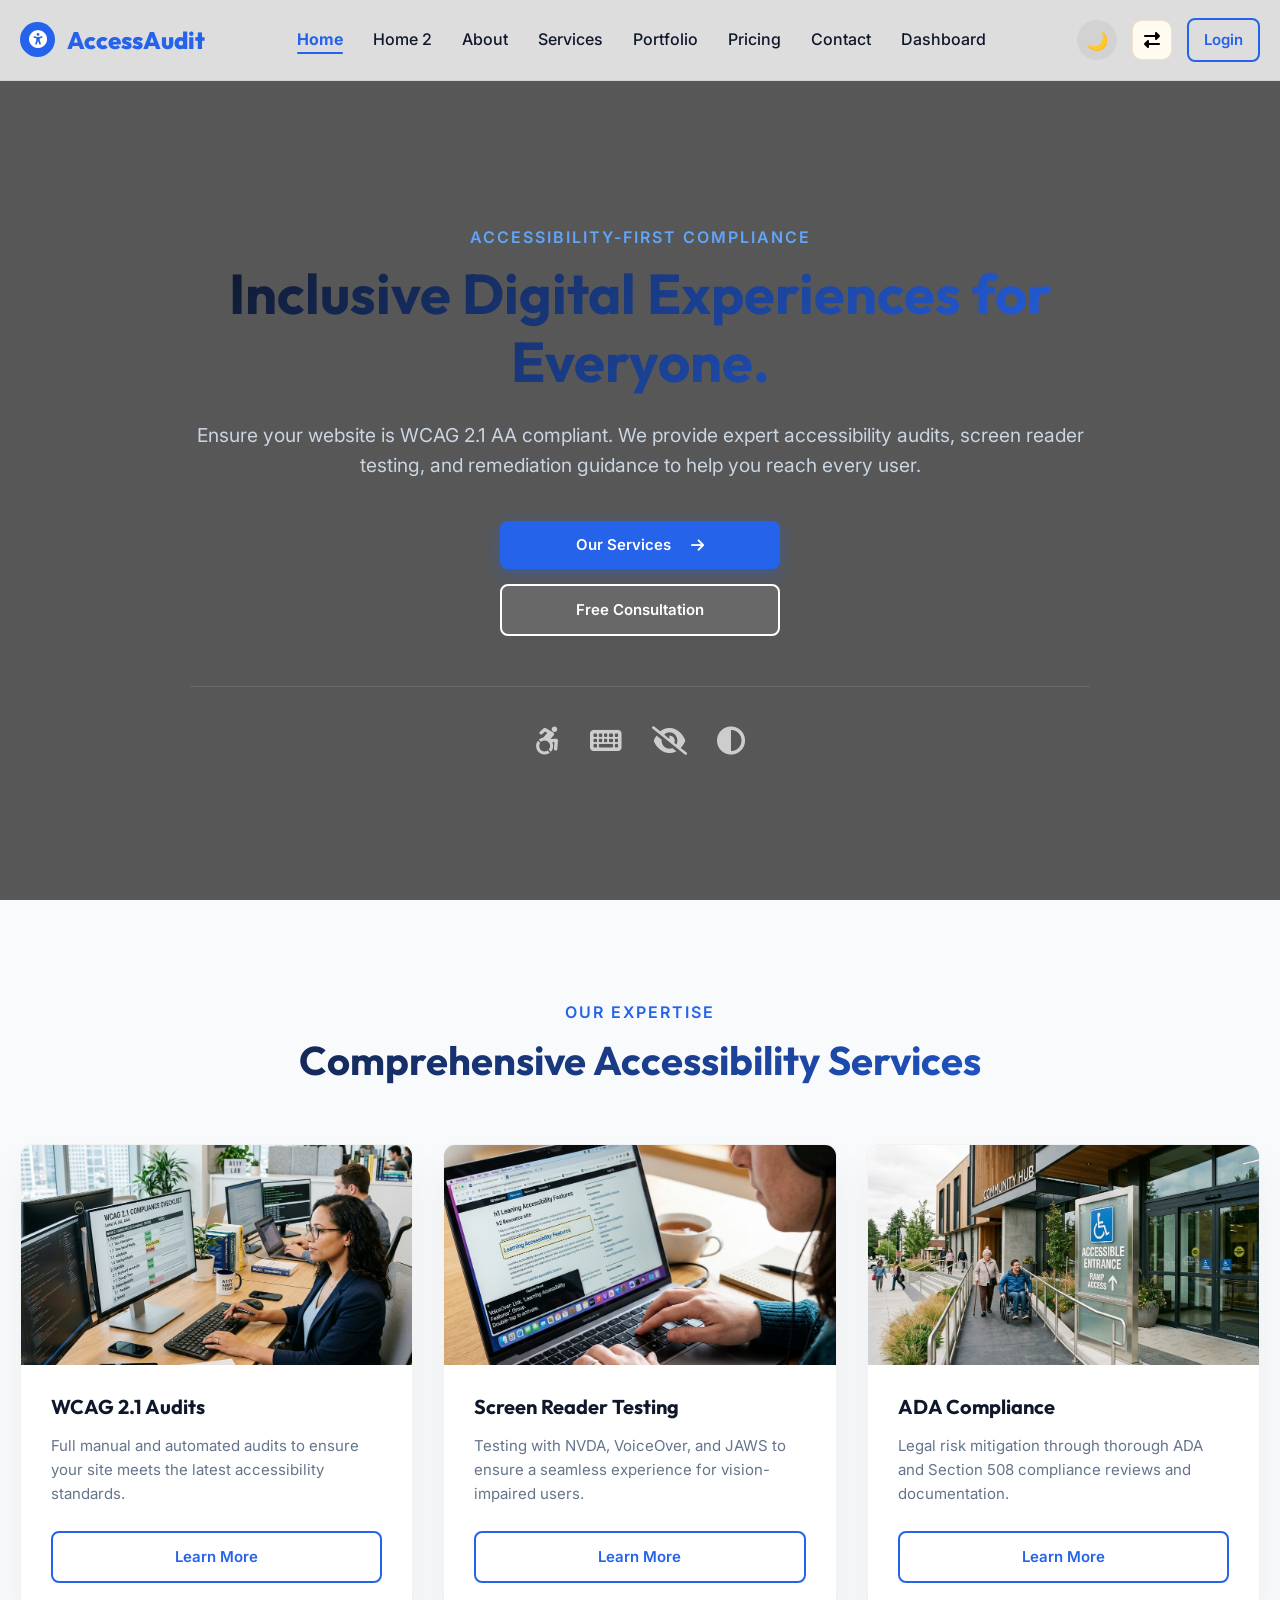
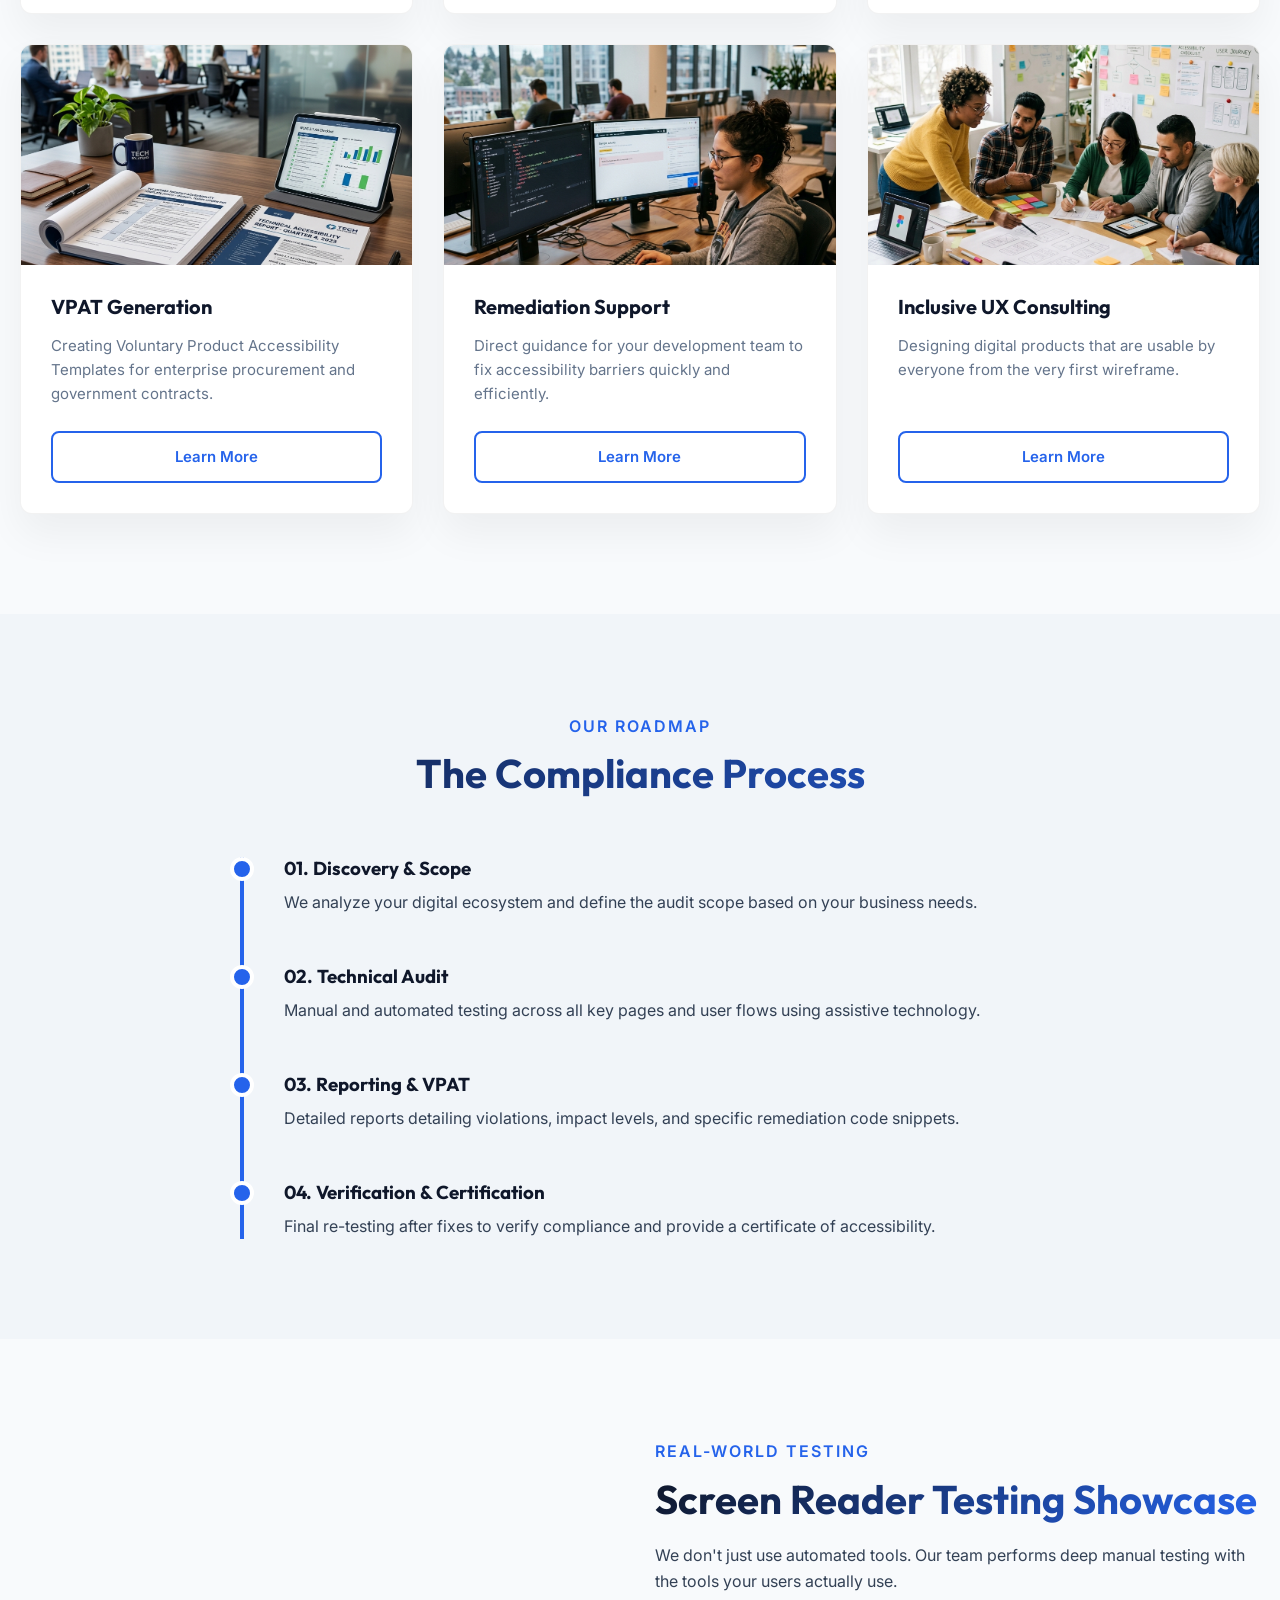
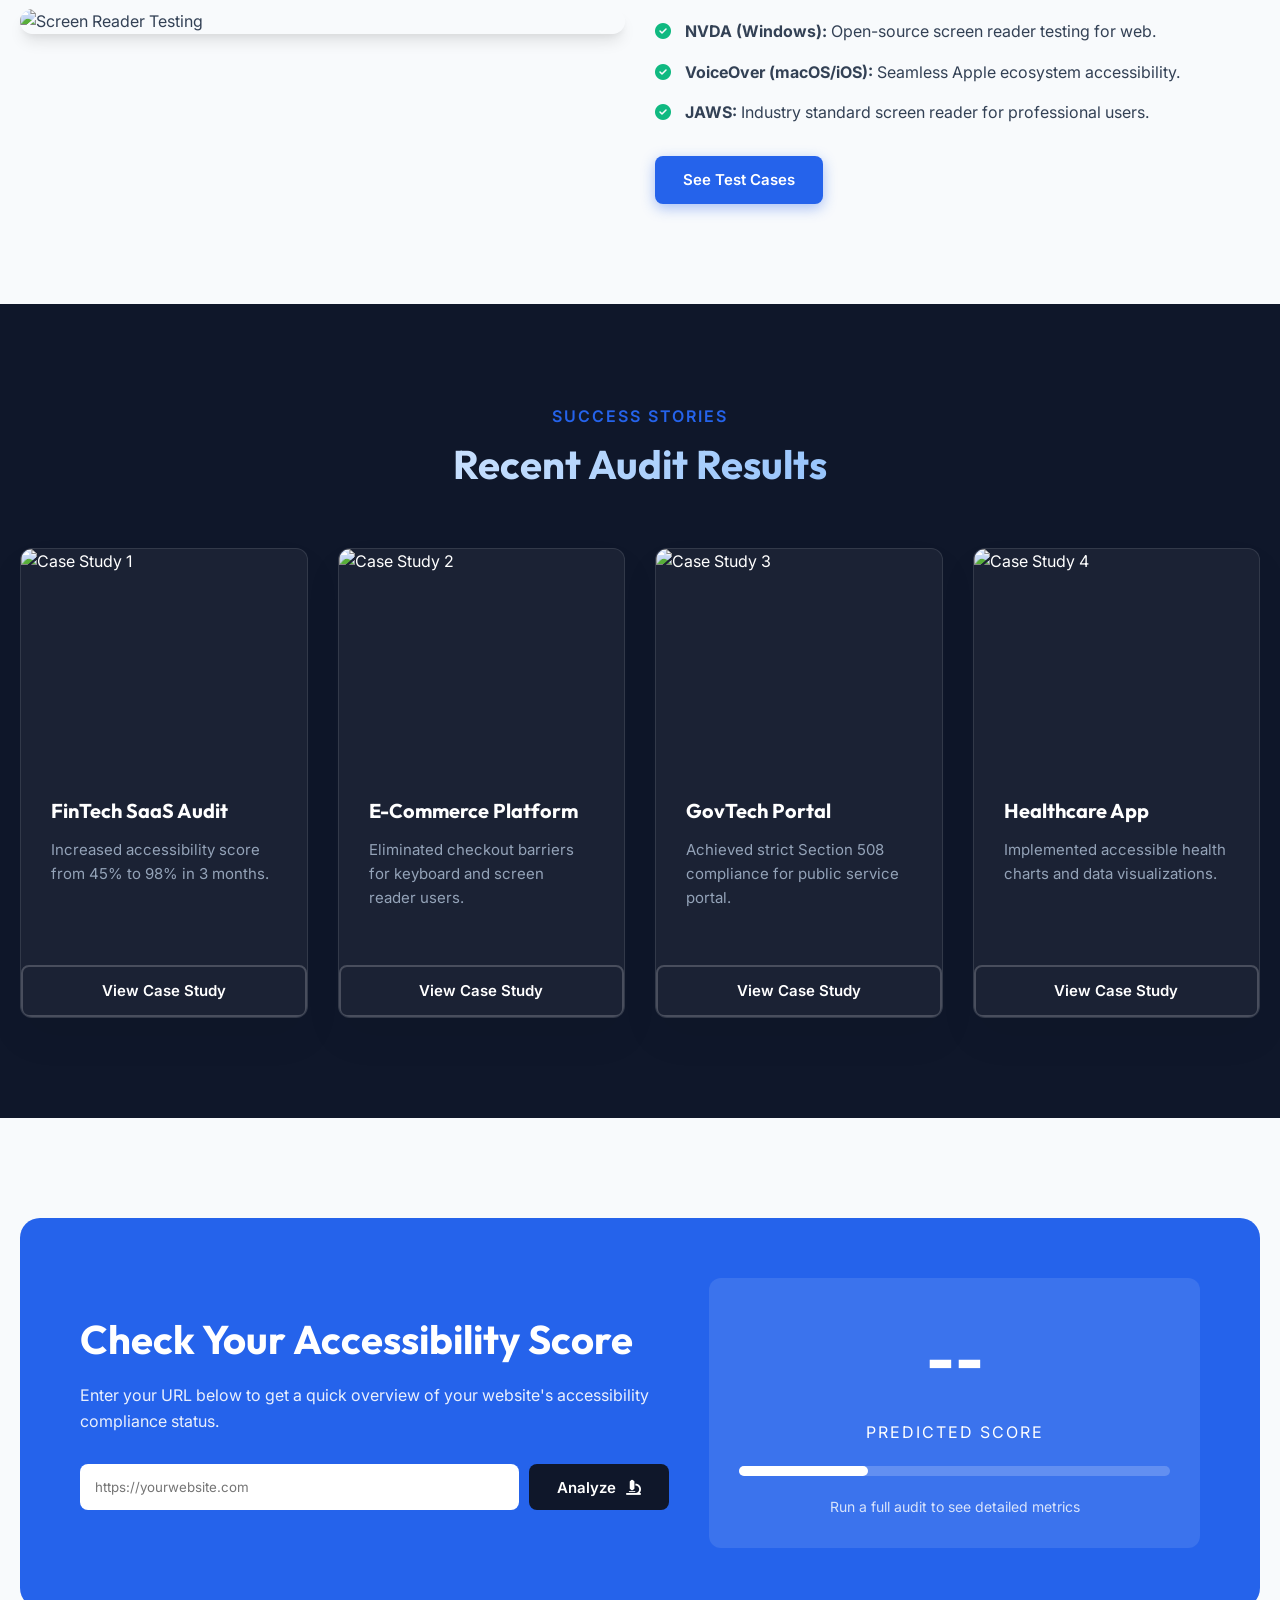
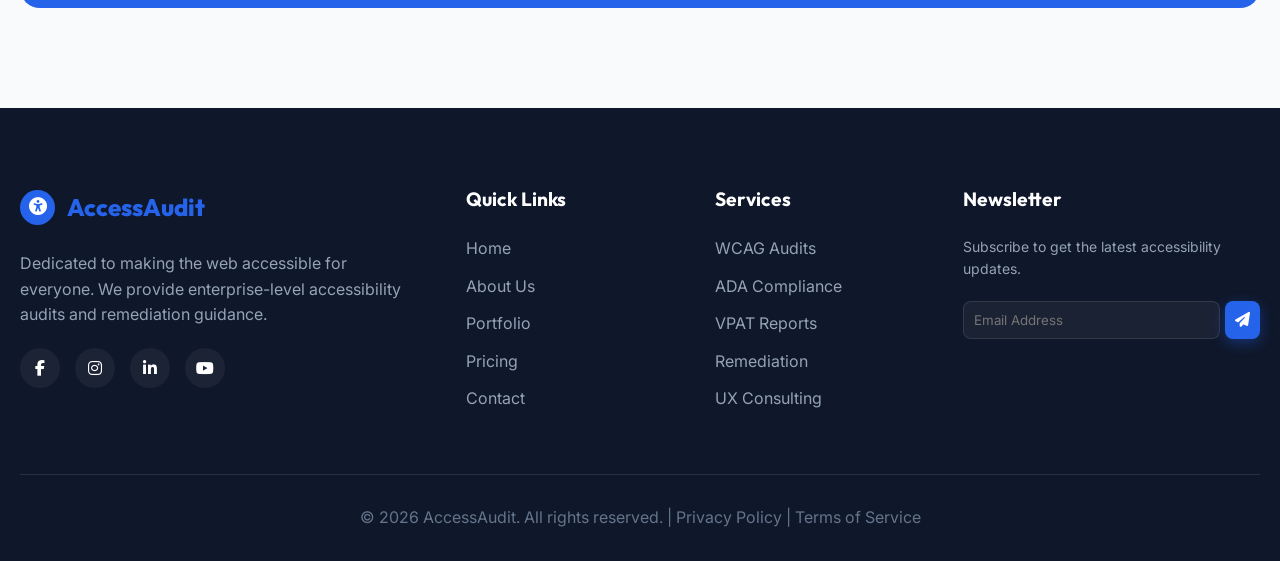
==== commit df58e38a: "second commit" ====
--- a/index.html
+++ b/index.html
@@ -31,7 +31,7 @@
                 </a>
 
                 <ul class="nav-links">
-                    <li><a href="index.html" class="nav-link">Home</a></li>
+                    <li><a href="index.html" class="nav-link active">Home</a></li>
                     <li><a href="home-2.html" class="nav-link">Home 2</a></li>
                     <li><a href="about.html" class="nav-link">About</a></li>
                     <li><a href="services.html" class="nav-link">Services</a></li>
@@ -40,6 +40,13 @@
                     <li><a href="pricing.html" class="nav-link">Pricing</a></li>
                     <li><a href="contact.html" class="nav-link">Contact</a></li>
                     <li><a href="dashboard.html" class="nav-link">Dashboard</a></li>
+                    <li class="mobile-login">
+                        <a href="login.html" class="btn btn-outline" style="padding: 8px 15px; width: 100%; text-align: center;">Login</a>
+                    </li>
+                    <li class="mobile-toggle-wrapper">
+                        <button class="theme-toggle" title="Toggle Theme">🌙</button>
+                        <button class="rtl-toggle" title="Toggle RTL"><i class="fas fa-right-left"></i></button>
+                    </li>
                 </ul>
 
                 <div class="nav-actions">
@@ -59,16 +66,16 @@
     <main id="main-content">
         <!-- Section 1: Hero -->
         <section class="section hero"
-            style="min-height: 100vh; padding: 0; display: flex; align-items: center; background: linear-gradient(rgba(0, 0, 0, 0.65), rgba(0, 0, 0, 0.65)), url('https://images.unsplash.com/photo-1551434678-e076c223a692?ixlib=rb-1.2.1&auto=format&fit=crop&w=1920&q=80') center/cover no-repeat; text-align: center; color: white;">
+            style="min-height: 100vh; padding: 80px 0 0; display: flex; align-items: center; background: linear-gradient(rgba(0, 0, 0, 0.65), rgba(0, 0, 0, 0.65)), url('https://images.unsplash.com/photo-1551434678-e076c223a692?ixlib=rb-1.2.1&auto=format&fit=crop&w=1920&q=80') center/cover no-repeat; text-align: center; color: white;">
             <div class="container">
                 <div data-reveal style="max-width: 900px; margin: 0 auto;">
                     <span class="section-subtitle" style="color: #60a5fa;">Accessibility-First Compliance</span>
-                    <h1 class="section-title" style="font-size: 3.5rem; margin-bottom: 25px; color: white;">Inclusive Digital Experiences for Everyone.</h1>
+                    <h1 class="section-title hero-title" style="font-size: 3.5rem; margin-bottom: 25px; color: white;">Inclusive Digital Experiences for Everyone.</h1>
                     <p style="font-size: 1.2rem; margin-bottom: 40px; color: #cbd5e1; line-height: 1.6;">
                         Ensure your website is WCAG 2.1 AA compliant. We provide expert accessibility audits, screen
                         reader testing, and remediation guidance to help you reach every user.
                     </p>
-                    <div style="display: flex; gap: 20px; justify-content: center; margin-bottom: 50px;">
+                    <div class="hero-btns" style="display: flex; gap: 20px; justify-content: center; margin-bottom: 50px;">
                         <a href="services.html" class="btn btn-primary" style="padding: 15px 40px;">Our Services <i
                                 class="fas fa-arrow-right" style="margin-left: 10px;"></i></a>
                         <a href="contact.html" class="btn btn-outline" style="padding: 15px 40px; background: rgba(255,255,255,0.1); border-color: white; color: white;">Free Consultation</a>
@@ -91,7 +98,7 @@
                     <span class="section-subtitle">Our Expertise</span>
                     <h2 class="section-title">Comprehensive Accessibility Services</h2>
                 </div>
-                <div class="grid grid-4" style="grid-template-columns: repeat(3, 1fr);">
+                <div class="grid grid-3">
                     <!-- We need 4 or 6. Let's do 6. -->
                     <div class="card" data-reveal>
                         <img src="assets/images/wcag-audit.png" alt="WCAG 2.1 Audits" class="card-img-top">
@@ -323,8 +330,8 @@
         <!-- Section 6: CTA + Accessibility Score Checker -->
         <section class="section">
             <div class="container">
-                <div
-                    style="background: var(--primary); border-radius: var(--radius-lg); padding: 60px; color: white; display: grid; grid-template-columns: 1.2fr 1fr; gap: 40px; align-items: center;">
+                <div class="cta-grid"
+                    style="background: var(--primary); border-radius: var(--radius-lg); padding: 60px; color: white; display: grid; gap: 40px; align-items: center;">
                     <div data-reveal>
                         <h2 style="color: white; font-size: 2.5rem; margin-bottom: 20px;">Check Your Accessibility Score
                         </h2>
--- a/assets/css/style.css
+++ b/assets/css/style.css
@@ -12,39 +12,41 @@
     --danger: #ef4444;
     --white: #ffffff;
     --black: #0f172a;
-    
+
     /* Backgrounds */
     --bg-body: #f8fafc;
     --bg-card: #ffffff;
     --bg-header: rgba(255, 255, 255, 0.8);
     --bg-footer: #0f172a;
-    
+
     /* Text */
     --text-main: #334155;
     --text-heading: #0f172a;
     --text-muted: #64748b;
     --text-white: #ffffff;
-    
+
     /* Spacing */
     --container-max: 1280px;
     --section-padding: 100px 0;
     --section-padding-mobile: 60px 0;
-    
+
     /* Borders & Shadows */
     --radius-sm: 8px;
     --radius-md: 12px;
     --radius-lg: 20px;
-    --shadow-sm: 0 1px 3px rgba(0,0,0,0.1);
-    --shadow-md: 0 4px 6px -1px rgba(0,0,0,0.1), 0 2px 4px -1px rgba(0,0,0,0.06);
-    --shadow-lg: 0 10px 15px -3px rgba(0,0,0,0.1), 0 4px 6px -2px rgba(0,0,0,0.05);
+    --shadow-sm: 0 1px 3px rgba(0, 0, 0, 0.1);
+    --shadow-md: 0 4px 6px -1px rgba(0, 0, 0, 0.1), 0 2px 4px -1px rgba(0, 0, 0, 0.06);
+    --shadow-lg: 0 10px 15px -3px rgba(0, 0, 0, 0.1), 0 4px 6px -2px rgba(0, 0, 0, 0.05);
     --shadow-premium: 0 20px 40px rgba(0, 0, 0, 0.05);
-    
+
     /* Transitions */
     --transition: all 0.3s cubic-bezier(0.4, 0, 0.2, 1);
 }
 
 /* Base Resets */
-*, *::before, *::after {
+*,
+*::before,
+*::after {
     box-sizing: border-box;
     margin: 0;
     padding: 0;
@@ -65,7 +67,12 @@
     transition: var(--transition);
 }
 
-h1, h2, h3, h4, h5, h6 {
+h1,
+h2,
+h3,
+h4,
+h5,
+h6 {
     font-family: 'Outfit', sans-serif;
     color: var(--text-heading);
     font-weight: 700;
@@ -88,7 +95,10 @@
     height: auto;
 }
 
-button, input, textarea, select {
+button,
+input,
+textarea,
+select {
     font-family: inherit;
     border: none;
     outline: none;
@@ -137,20 +147,75 @@
     gap: 30px;
 }
 
-.grid-2 { grid-template-columns: repeat(2, 1fr); }
-.grid-4 { grid-template-columns: repeat(4, 1fr); }
-.grid-6 { grid-template-columns: repeat(6, 1fr); }
+.grid-2 {
+    grid-template-columns: repeat(2, 1fr);
+}
+
+.grid-3 {
+    grid-template-columns: repeat(3, 1fr);
+}
+
+.grid-4 {
+    grid-template-columns: repeat(4, 1fr);
+}
+
+.grid-6 {
+    grid-template-columns: repeat(6, 1fr);
+}
+
+.cta-grid {
+    grid-template-columns: 1.2fr 1fr;
+}
 
 @media (max-width: 1024px) {
-    .grid-4, .grid-6 { grid-template-columns: repeat(2, 1fr); }
+
+    .grid-3,
+    .grid-4,
+    .grid-6 {
+        grid-template-columns: repeat(2, 1fr);
+    }
+
+    .cta-grid {
+        grid-template-columns: 1fr;
+    }
 }
 
 @media (max-width: 640px) {
-    .grid-2, .grid-4, .grid-6 { grid-template-columns: 1fr; }
+
+    .grid-2,
+    .grid-3,
+    .grid-4,
+    .grid-6 {
+        grid-template-columns: 1fr;
+    }
+
+    .cta-grid {
+        padding: 40px 20px !important;
+        text-align: center;
+    }
+
+    .cta-grid h2 {
+        font-size: 1.8rem !important;
+    }
+
+    .cta-grid form {
+        flex-direction: column;
+    }
+
+    .cta-grid form input {
+        width: 100% !important;
+    }
+
+    .cta-grid form .btn {
+        width: 100%;
+    }
 }
 
 /* Typography Helpers */
-.text-center { text-align: center; }
+.text-center {
+    text-align: center;
+}
+
 .section-title {
     font-size: 2.5rem;
     margin-bottom: 20px;
@@ -158,6 +223,7 @@
     -webkit-background-clip: text;
     -webkit-text-fill-color: transparent;
 }
+
 .section-subtitle {
     color: var(--primary);
     font-weight: 600;
@@ -214,7 +280,7 @@
     height: 100%;
     display: flex;
     flex-direction: column;
-    border: 1px solid rgba(0,0,0,0.05);
+    border: 1px solid rgba(0, 0, 0, 0.05);
     overflow: hidden;
 }
 
@@ -235,7 +301,7 @@
 
 .card:hover {
     transform: translateY(-10px);
-    box-shadow: 0 30px 60px rgba(0,0,0,0.1);
+    box-shadow: 0 30px 60px rgba(0, 0, 0, 0.1);
 }
 
 .card-title {
@@ -263,7 +329,7 @@
     z-index: 1000;
     background: var(--bg-header);
     backdrop-filter: blur(10px);
-    border-bottom: 1px solid rgba(0,0,0,0.05);
+    border-bottom: 1px solid rgba(0, 0, 0, 0.05);
     transition: var(--transition);
 }
 
@@ -313,8 +379,25 @@
     color: var(--text-heading);
 }
 
-.nav-link:hover {
+.nav-link:hover,
+.nav-link.active {
     color: var(--primary);
+}
+
+.nav-link.active {
+    font-weight: 700;
+    position: relative;
+}
+
+.nav-link.active::after {
+    content: '';
+    position: absolute;
+    bottom: -5px;
+    left: 0;
+    width: 100%;
+    height: 2px;
+    background-color: var(--primary);
+    border-radius: 2px;
 }
 
 .nav-actions {
@@ -341,10 +424,314 @@
 
 @media (max-width: 1024px) {
     .nav-links {
-        display: none; /* Hide on mobile by default */
-    }
+        position: fixed;
+        top: 0;
+        right: -100%;
+        width: 300px;
+        height: 100vh;
+        background: rgba(255, 255, 255, 0.98);
+        backdrop-filter: blur(20px);
+        flex-direction: column;
+        align-items: center;
+        justify-content: flex-start;
+        padding: 100px 40px 80px;
+        text-align: center;
+        transition: var(--transition);
+        box-shadow: -15px 0 40px rgba(0, 0, 0, 0.15);
+        z-index: 999;
+        display: flex;
+        overflow-y: auto;
+        -webkit-overflow-scrolling: touch;
+    }
+
+    .nav-links.active {
+        right: 0;
+    }
+
+    .nav-links li {
+        width: 100%;
+        margin-bottom: 5px;
+        transform: translateX(30px);
+        opacity: 0;
+        transition: all 0.4s cubic-bezier(0.4, 0, 0.2, 1);
+    }
+
+    .nav-links.active li {
+        transform: translateX(0);
+        opacity: 1;
+    }
+
+    /* Staggered animation for links */
+    .nav-links.active li:nth-child(1) {
+        transition-delay: 0.1s;
+    }
+
+    .nav-links.active li:nth-child(2) {
+        transition-delay: 0.15s;
+    }
+
+    .nav-links.active li:nth-child(3) {
+        transition-delay: 0.2s;
+    }
+
+    .nav-links.active li:nth-child(4) {
+        transition-delay: 0.25s;
+    }
+
+    .nav-links.active li:nth-child(5) {
+        transition-delay: 0.3s;
+    }
+
+    .nav-links.active li:nth-child(6) {
+        transition-delay: 0.35s;
+    }
+
+    .nav-links.active li:nth-child(7) {
+        transition-delay: 0.4s;
+    }
+
+    .nav-links.active li:nth-child(8) {
+        transition-delay: 0.45s;
+    }
+
+    .nav-links.active li:nth-child(9) {
+        transition-delay: 0.5s;
+    }
+
+    .nav-links.active li:nth-child(10) {
+        transition-delay: 0.55s;
+    }
+
+    .nav-links.active li:nth-child(11) {
+        transition-delay: 0.6s;
+    }
+
+    .nav-link {
+        font-size: 1.15rem;
+        font-weight: 600;
+        width: 100%;
+        padding: 12px 0;
+        display: block;
+        text-align: center;
+        color: var(--text-heading);
+        border-bottom: 1px solid rgba(0, 0, 0, 0.03);
+    }
+
     .hamburger {
         display: flex;
+        z-index: 1001;
+    }
+
+    .hamburger.active span:nth-child(1) {
+        transform: translateY(8px) rotate(45deg);
+    }
+
+    .hamburger.active span:nth-child(2) {
+        opacity: 0;
+    }
+
+    .hamburger.active span:nth-child(3) {
+        transform: translateY(-8px) rotate(-45deg);
+    }
+
+    /* Hide toggles and login in main header on mobile */
+    .nav-actions .theme-toggle,
+    .nav-actions .rtl-toggle,
+    .nav-actions .btn-outline {
+        display: none;
+    }
+}
+
+/* Toggle Buttons Visibility */
+.nav-links .mobile-toggle-wrapper {
+    display: none;
+    gap: 15px;
+    margin-top: 20px;
+    padding-top: 20px;
+    border-top: 1px solid rgba(0, 0, 0, 0.1);
+    width: 100%;
+    justify-content: center;
+}
+
+.nav-links li.mobile-login {
+    display: none;
+    margin-top: 10px;
+    width: 100%;
+}
+
+@media (max-width: 640px) {
+
+    .grid-2,
+    .grid-3,
+    .grid-4,
+    .grid-6 {
+        grid-template-columns: 1fr;
+        gap: 40px !important;
+    }
+
+    .hero-title {
+        font-size: 2.0rem !important;
+        text-align: center !important;
+        word-wrap: break-word !important;
+    }
+}
+
+@media (max-width: 380px) {
+    .hero-title {
+        font-size: 1.75rem !important;
+        text-align: center !important;
+        width: 100% !important;
+        display: block !important;
+    }
+}
+
+@media (max-width: 320px) {
+    .hero-title {
+        font-size: 1.5rem !important;
+        line-height: 1.3 !important;
+        padding: 0 10px !important;
+    }
+}
+
+
+.hero-btns {
+    flex-direction: column !important;
+    align-items: center !important;
+    gap: 15px !important;
+}
+
+.hero-btns .btn {
+    width: 100% !important;
+    max-width: 280px;
+    white-space: nowrap !important;
+    padding: 12px 20px !important;
+    display: flex;
+    justify-content: center;
+    align-items: center;
+}
+
+/* Home 2 Floating Cards */
+.floating-card-1 {
+    top: -20px !important;
+    right: 0px !important;
+    width: 120px !important;
+    padding: 10px !important;
+}
+
+.floating-card-2 {
+    bottom: -20px !important;
+    left: 0px !important;
+    width: 140px !important;
+    padding: 10px !important;
+}
+
+.gradient-bg {
+    padding-top: 150px !important;
+    padding-bottom: 80px !important;
+}
+
+/* About Page Tech Ecosystem */
+.tech-tags {
+    justify-content: center !important;
+}
+
+.tool-grid {
+    grid-template-columns: repeat(2, 1fr) !important;
+    gap: 15px !important;
+}
+
+.tool-grid>div {
+    transform: none !important;
+    padding: 25px 10px !important;
+}
+    /* Contact Page Centering */
+    .contact-sidebar, .contact-form-container {
+        padding: 40px 20px !important;
+        text-align: center !important;
+    }
+
+    .contact-info-list {
+        justify-content: center !important;
+        padding-left: 0 !important;
+    }
+
+    .contact-info-list li {
+        justify-content: center !important;
+        text-align: left !important;
+        width: 100%;
+        max-width: 250px;
+        margin: 0 auto;
+    }
+
+    .contact-sidebar .social-links {
+        justify-content: center !important;
+    }
+
+    .contact-form-container form {
+        width: 100%;
+        margin: 0 auto;
+    }
+
+    .contact-form-container input,
+    .contact-form-container select,
+    .contact-form-container textarea {
+        text-align: center !important;
+    }
+
+    .contact-form-container .btn {
+        width: 100% !important;
+        justify-content: center !important;
+    }
+}
+
+.contact-form-container {
+    padding: 60px;
+}
+
+@media (max-width: 640px) {
+    .grid.grid-2 {
+        display: flex !important;
+        flex-direction: column !important;
+        align-items: center !important;
+        justify-content: center !important;
+    }
+
+    .contact-form-container {
+        padding: 40px 20px !important;
+        width: 100% !important;
+        display: flex !important;
+        flex-direction: column !important;
+        align-items: center !important;
+    }
+    
+    .contact-form-container form {
+        width: 100% !important;
+        max-width: 100% !important;
+        display: flex !important;
+        flex-direction: column !important;
+        align-items: center !important;
+    }
+
+    .contact-form-container input,
+    .contact-form-container select,
+    .contact-form-container textarea {
+        width: 100% !important;
+        max-width: 100% !important;
+        text-align: center !important;
+        display: block !important;
+        margin: 0 auto !important;
+    }
+}
+
+@media (max-width: 1024px) {
+    .nav-links .mobile-toggle-wrapper {
+        display: flex;
+        justify-content: center;
+        align-items: center;
+    }
+
+    .nav-links li.mobile-login {
+        display: block;
     }
 }
 
@@ -368,9 +755,26 @@
     }
 }
 
-@media (max-width: 640px) {
+@media (max-width: 768px) {
     .footer-grid {
         grid-template-columns: 1fr;
+        text-align: center;
+    }
+
+    .footer-grid .logo {
+        justify-content: center;
+    }
+
+    .footer-grid .social-links {
+        justify-content: center;
+    }
+
+    .footer-grid .footer-links {
+        padding: 0;
+    }
+
+    .footer-grid form {
+        justify-content: center;
     }
 }
 
@@ -407,7 +811,7 @@
     width: 40px;
     height: 40px;
     border-radius: 50%;
-    background: rgba(255,255,255,0.05);
+    background: rgba(255, 255, 255, 0.05);
     display: flex;
     align-items: center;
     justify-content: center;
@@ -421,7 +825,7 @@
 
 .footer-bottom {
     padding-top: 30px;
-    border-top: 1px solid rgba(255,255,255,0.1);
+    border-top: 1px solid rgba(255, 255, 255, 0.1);
     text-align: center;
     color: #64748b;
 }
@@ -440,7 +844,7 @@
 
 /* Toggle Buttons */
 .theme-toggle {
-    background: rgba(0,0,0,0.05);
+    background: rgba(0, 0, 0, 0.05);
     width: 40px;
     height: 40px;
     border-radius: 50%;
@@ -492,9 +896,15 @@
 }
 
 @keyframes slideIn {
-    from { transform: translateX(100%); }
-    to { transform: translateX(0); }
-}
+    from {
+        transform: translateX(100%);
+    }
+
+    to {
+        transform: translateX(0);
+    }
+}
+
 /* Accordion / FAQ */
 .faq-accordion {
     max-width: 800px;
@@ -507,7 +917,7 @@
     background: var(--bg-card);
     border-radius: var(--radius-md);
     box-shadow: var(--shadow-sm);
-    border: 1px solid rgba(0,0,0,0.05);
+    border: 1px solid rgba(0, 0, 0, 0.05);
     overflow: hidden;
     transition: var(--transition);
 }
@@ -557,3 +967,171 @@
     box-shadow: var(--shadow-md);
     border-color: var(--primary);
 }
+
+/* Map Section Styles */
+.map-container {
+    position: relative;
+    width: 100%;
+    height: 450px;
+    background: #e2e8f0;
+    display: block;
+}
+
+.map-card {
+    position: absolute;
+    bottom: 30px;
+    left: 30px;
+    background: var(--white);
+    padding: 25px;
+    border-radius: var(--radius-md);
+    box-shadow: 0 15px 30px rgba(0, 0, 0, 0.15);
+    z-index: 10;
+    border-left: 5px solid var(--primary);
+    max-width: 350px;
+    transition: var(--transition);
+}
+
+.map-card h4 {
+    margin-bottom: 8px;
+    font-size: 1.1rem;
+}
+
+.map-card p {
+    font-size: 14px;
+    color: var(--text-muted);
+    display: flex;
+    align-items: center;
+    gap: 8px;
+}
+
+@media (max-width: 640px) {
+    .map-container {
+        height: 400px;
+    }
+
+    .map-card {
+        bottom: 70px; /* Elevated to avoid covering Google logo/satellite buttons */
+        left: 20px;
+        right: 20px;
+        padding: 20px;
+        max-width: calc(100% - 40px);
+        text-align: center;
+        border-left: none;
+        border-bottom: 5px solid var(--primary);
+    }
+
+    .map-card p {
+        justify-content: center;
+    }
+}
+
+@media (max-width: 320px) {
+    .map-card {
+        bottom: 60px;
+        left: 10px;
+        right: 10px;
+        padding: 15px;
+        max-width: calc(100% - 20px);
+    }
+    
+    .map-card h4 {
+        font-size: 1rem;
+    }
+    
+    .map-card p {
+        font-size: 12px;
+    }
+}
+
+/* Service Details Section Styles */
+.service-features-list {
+    display: grid;
+    grid-template-columns: 1fr 1fr;
+    gap: 15px;
+    margin-bottom: 30px;
+}
+
+.service-features-list li {
+    display: flex;
+    align-items: center;
+    gap: 10px;
+    font-size: 15px;
+}
+
+.service-features-list li i {
+    color: var(--success);
+}
+
+.service-snapshot-card {
+    background: var(--primary-light);
+    padding: 40px;
+    border-radius: var(--radius-lg);
+    box-shadow: var(--shadow-sm);
+    height: 100%;
+}
+
+.service-snapshot-card h4 {
+    margin-bottom: 20px;
+    color: var(--primary);
+    font-size: 1.25rem;
+}
+
+.snapshot-row {
+    display: flex;
+    justify-content: space-between;
+    align-items: center;
+    padding: 12px 0;
+    border-bottom: 1px solid rgba(0, 0, 0, 0.05);
+}
+
+.snapshot-row.last {
+    border-bottom: none;
+}
+
+.snapshot-row span {
+    color: var(--text-muted);
+    font-weight: 500;
+}
+
+.snapshot-row strong {
+    color: var(--text-heading);
+    font-weight: 700;
+}
+
+@media (max-width: 640px) {
+    .service-features-list {
+        grid-template-columns: 1fr;
+        justify-items: center;
+    }
+
+    .service-features-list li {
+        width: 100%;
+        max-width: 250px;
+        justify-content: flex-start;
+    }
+
+    .service-snapshot-card {
+        padding: 30px 20px;
+        text-align: center;
+    }
+
+    .snapshot-row {
+        flex-direction: column;
+        gap: 5px;
+        text-align: center;
+    }
+}
+
+@media (max-width: 320px) {
+    .service-snapshot-card {
+        padding: 25px 15px;
+    }
+
+    .service-features-list li {
+        font-size: 14px;
+    }
+
+    .snapshot-row strong {
+        font-size: 14px;
+    }
+}
--- a/assets/css/dark-mode.css
+++ b/assets/css/dark-mode.css
@@ -31,10 +31,12 @@
 body.dark-mode .card,
 body.dark-mode .stat-card,
 body.dark-mode .table-container,
-body.dark-mode .login-box {
+body.dark-mode .login-box,
+body.dark-mode .service-snapshot-card {
     border: 1px solid rgba(255, 255, 255, 0.1) !important;
     background: #111111 !important;
 }
+
 
 /* Overriding hardcoded light backgrounds across all pages - Excluding heroes with images */
 body.dark-mode .section[style*="background"]:not([style*="url"]),
@@ -86,9 +88,17 @@
     color: #000000 !important;
 }
 
-body.dark-mode .nav-link,
+body.dark-mode .nav-link:not(.active),
 body.dark-mode .nav-item {
     color: #ffffff !important;
+}
+
+body.dark-mode .nav-link.active {
+    color: #60a5fa !important;
+}
+
+body.dark-mode .nav-link.active::after {
+    background-color: #60a5fa;
 }
 
 body.dark-mode .logo {
@@ -103,6 +113,7 @@
 /* Ensuring all text is white on black background, including hardcoded colors */
 body.dark-mode p,
 body.dark-mode span:not(.btn),
+body.dark-mode strong,
 body.dark-mode label,
 body.dark-mode li,
 body.dark-mode td,
@@ -127,6 +138,7 @@
     color: #ffffff !important;
 }
 
+
 /* Specific section overrides for background and text */
 body.dark-mode .section,
 body.dark-mode .container,
@@ -181,3 +193,17 @@
     background: #333333 !important;
     color: #ffffff !important;
 }
+
+/* Mobile Menu Dark Mode */
+body.dark-mode .nav-links {
+    background: rgba(0, 0, 0, 0.98) !important;
+    box-shadow: -15px 0 40px rgba(0,0,0,0.5);
+}
+
+body.dark-mode .nav-links .nav-link {
+    border-bottom-color: rgba(255, 255, 255, 0.05);
+}
+
+body.dark-mode .nav-links .mobile-toggle-wrapper {
+    border-top-color: rgba(255, 255, 255, 0.1);
+}
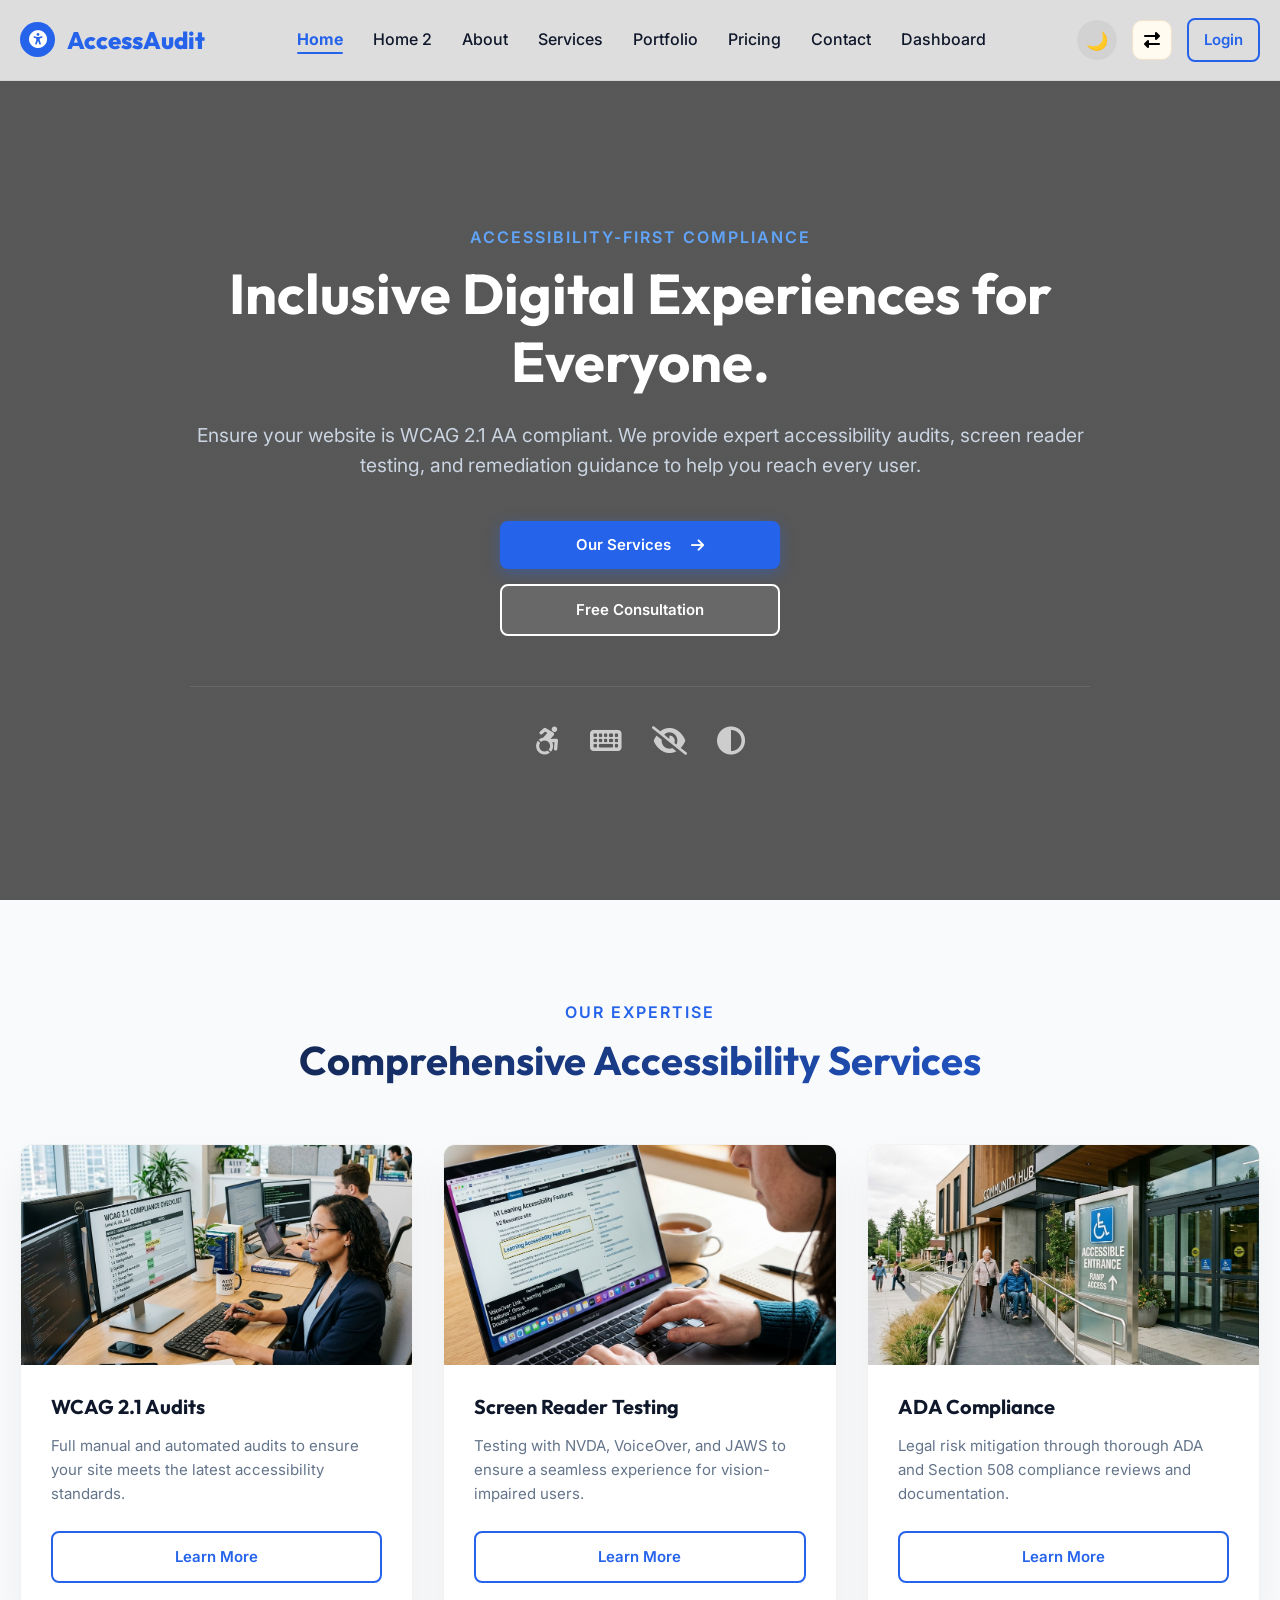
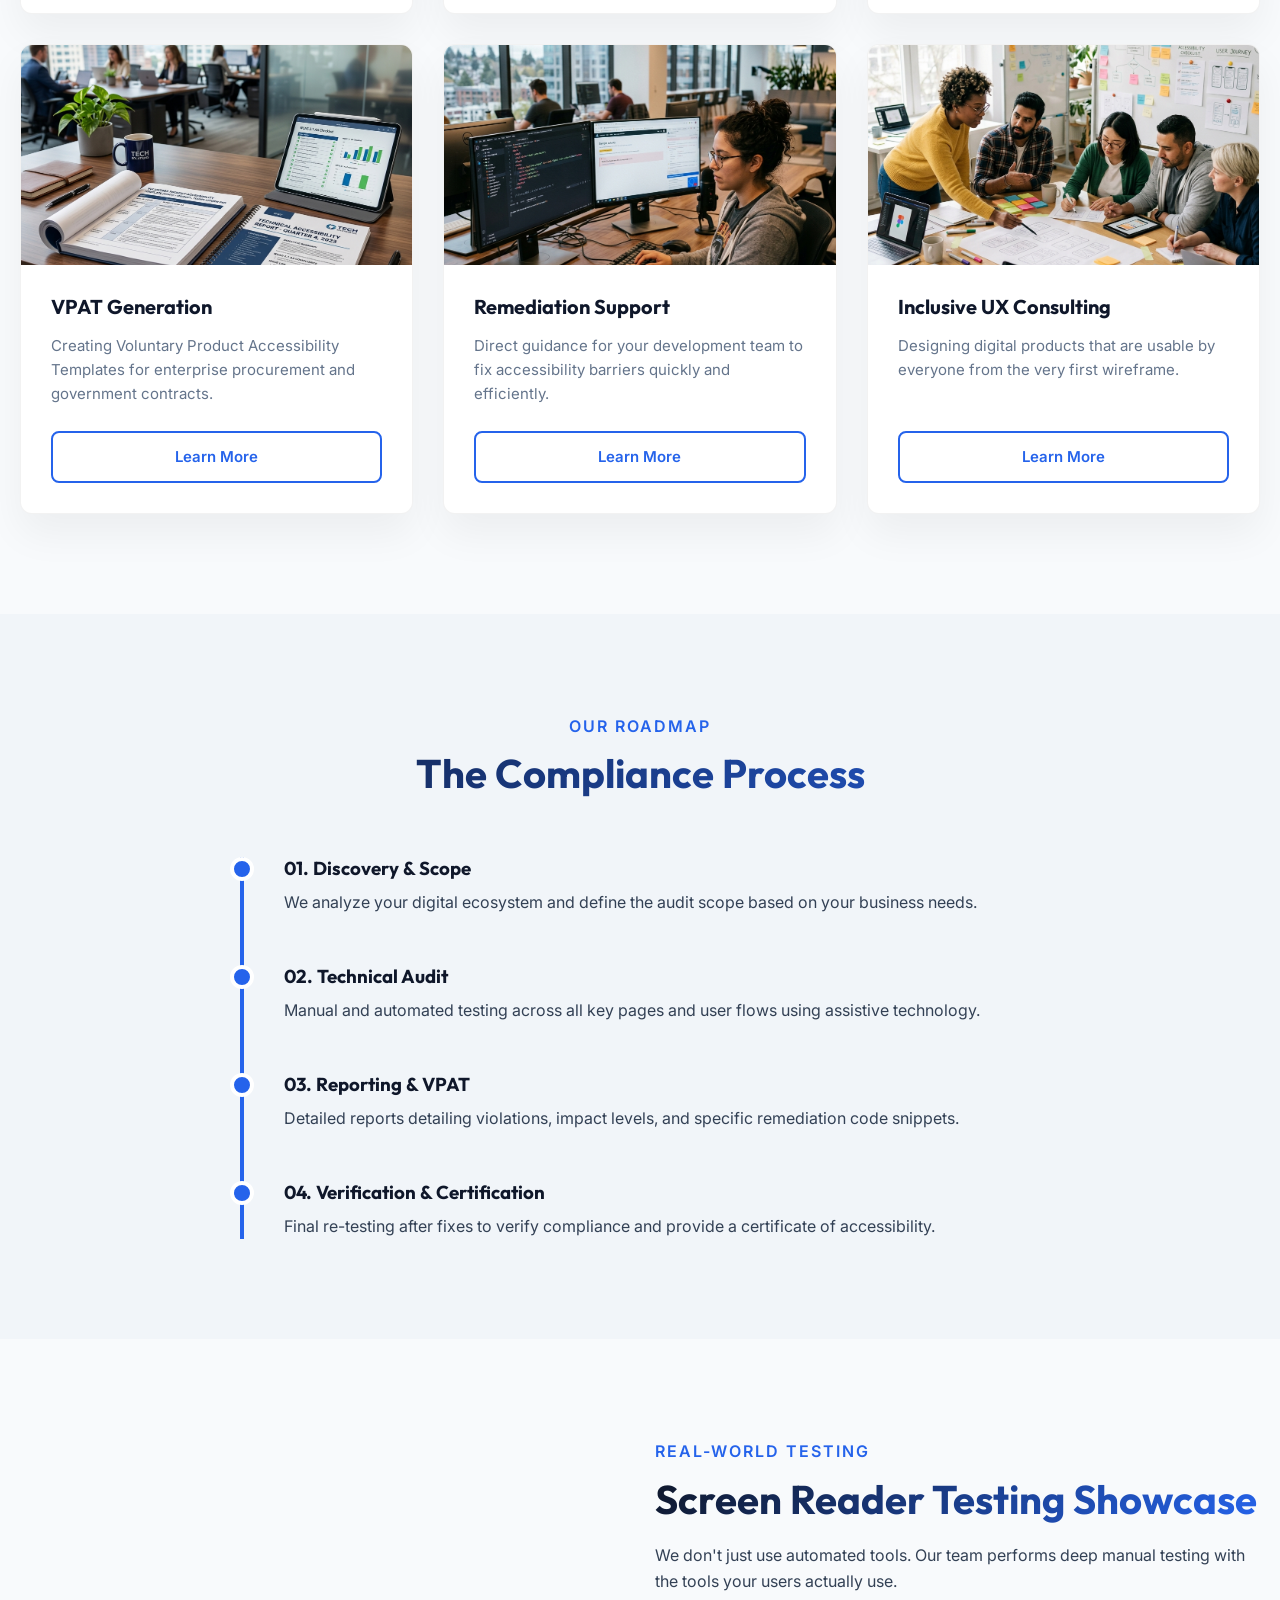
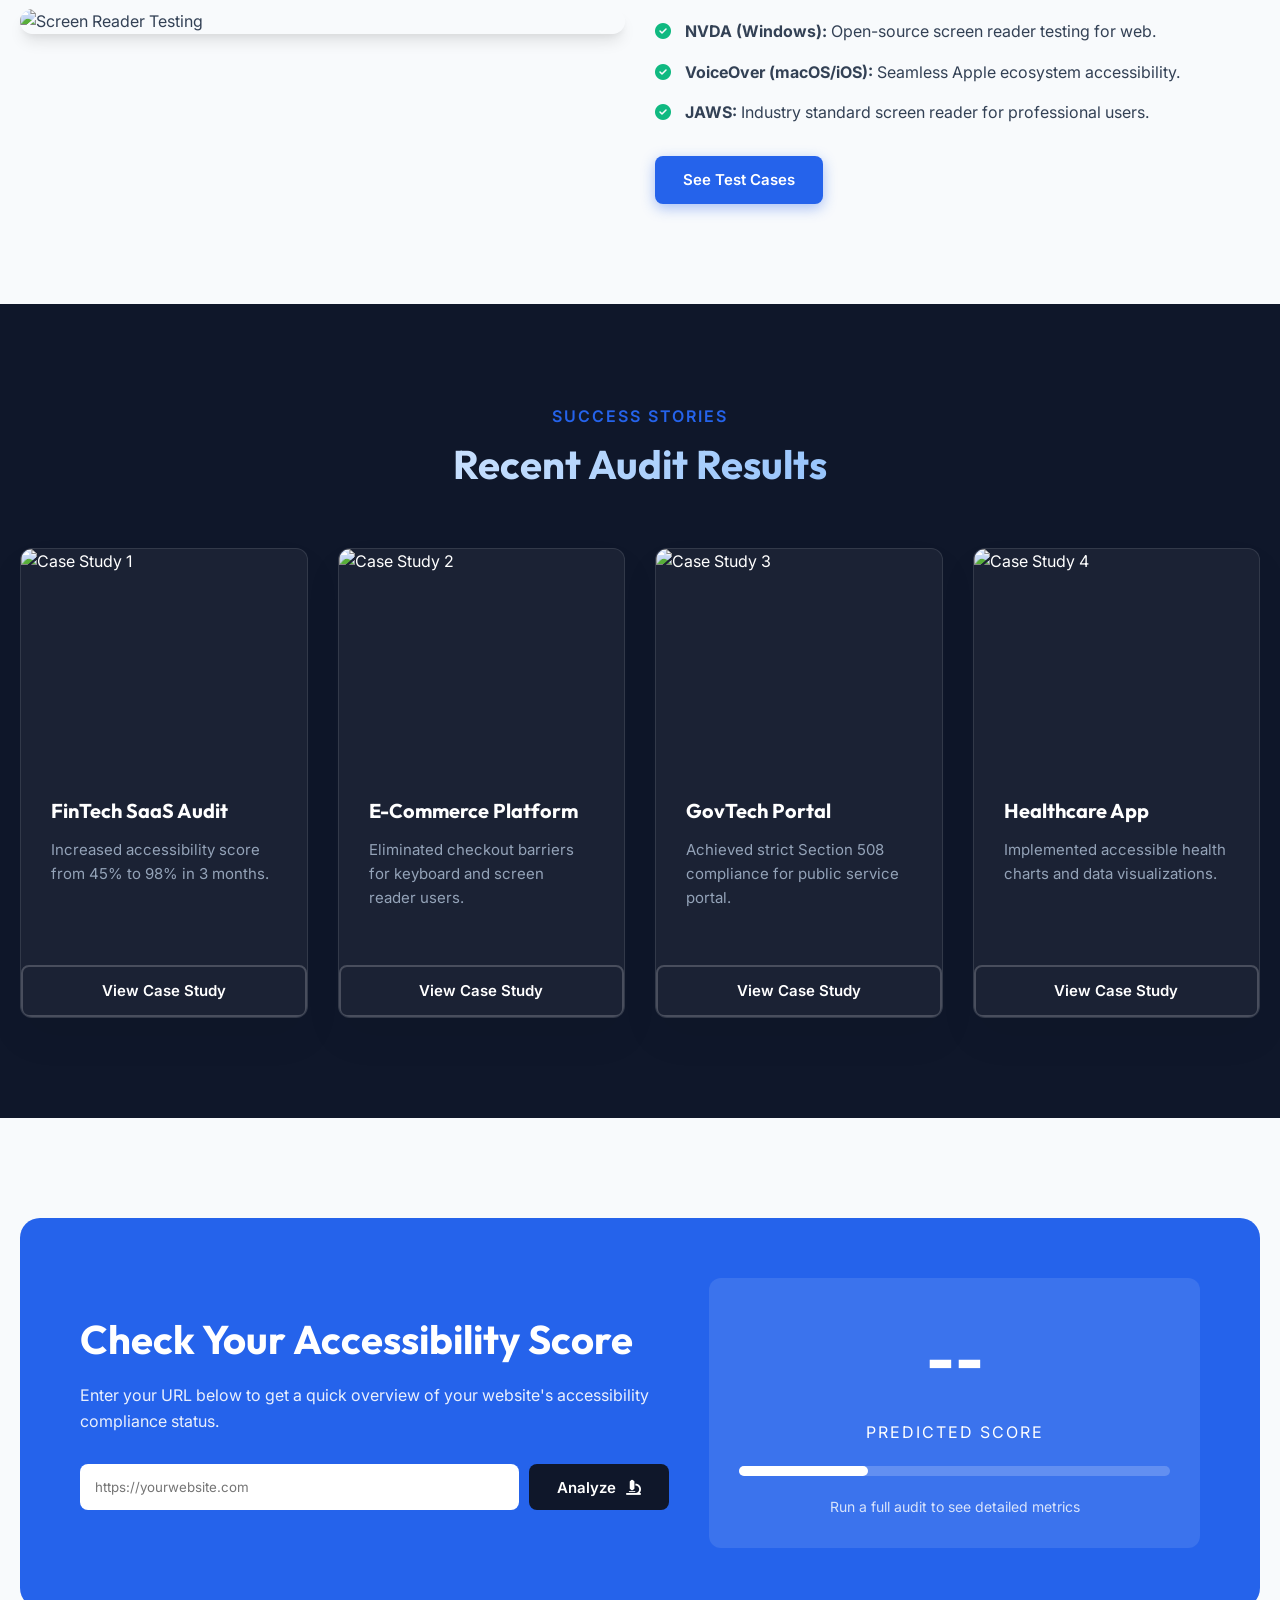
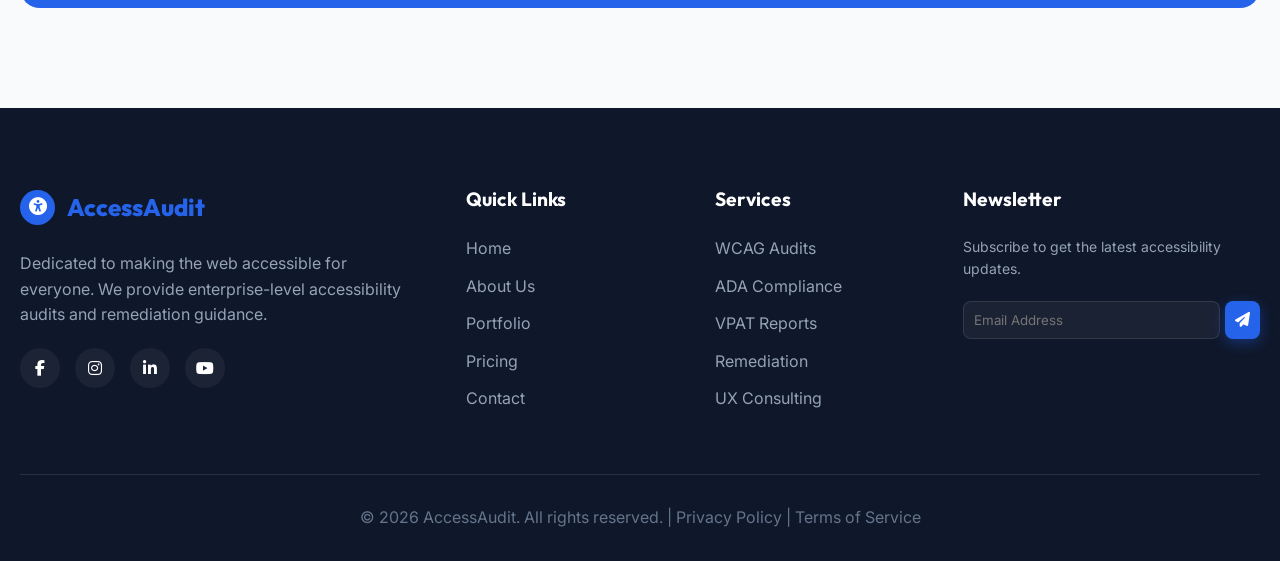
==== commit 5f4ca399: "third commit" ====
--- a/index.html
+++ b/index.html
@@ -341,7 +341,7 @@
                             <input type="url" placeholder="https://yourwebsite.com"
                                 style="flex-grow: 1; padding: 15px; border-radius: var(--radius-sm); color: var(--black);"
                                 required id="score-url">
-                            <button type="submit" class="btn" style="background: var(--black); color: white;">Analyze <i
+                            <button type="submit" class="btn" id="analyze-btn" style="background: var(--black); color: var(--white);">Analyze <i
                                     class="fas fa-microscope"></i></button>
                         </form>
                     </div>
--- a/assets/css/style.css
+++ b/assets/css/style.css
@@ -222,6 +222,19 @@
     background: linear-gradient(135deg, var(--text-heading), var(--primary));
     -webkit-background-clip: text;
     -webkit-text-fill-color: transparent;
+}
+
+.hero-title {
+    background: none !important;
+    -webkit-text-fill-color: white !important;
+    color: white !important;
+}
+
+/* Home 2 / Premium Theme Override */
+.premium-theme .hero-title {
+    background: linear-gradient(135deg, var(--text-heading), var(--primary)) !important;
+    -webkit-background-clip: text !important;
+    -webkit-text-fill-color: transparent !important;
 }
 
 .section-subtitle {
--- a/assets/css/dark-mode.css
+++ b/assets/css/dark-mode.css
@@ -207,3 +207,6 @@
 body.dark-mode .nav-links .mobile-toggle-wrapper {
     border-top-color: rgba(255, 255, 255, 0.1);
 }
+body.dark-mode #analyze-btn {
+    color: #000000 !important;
+}
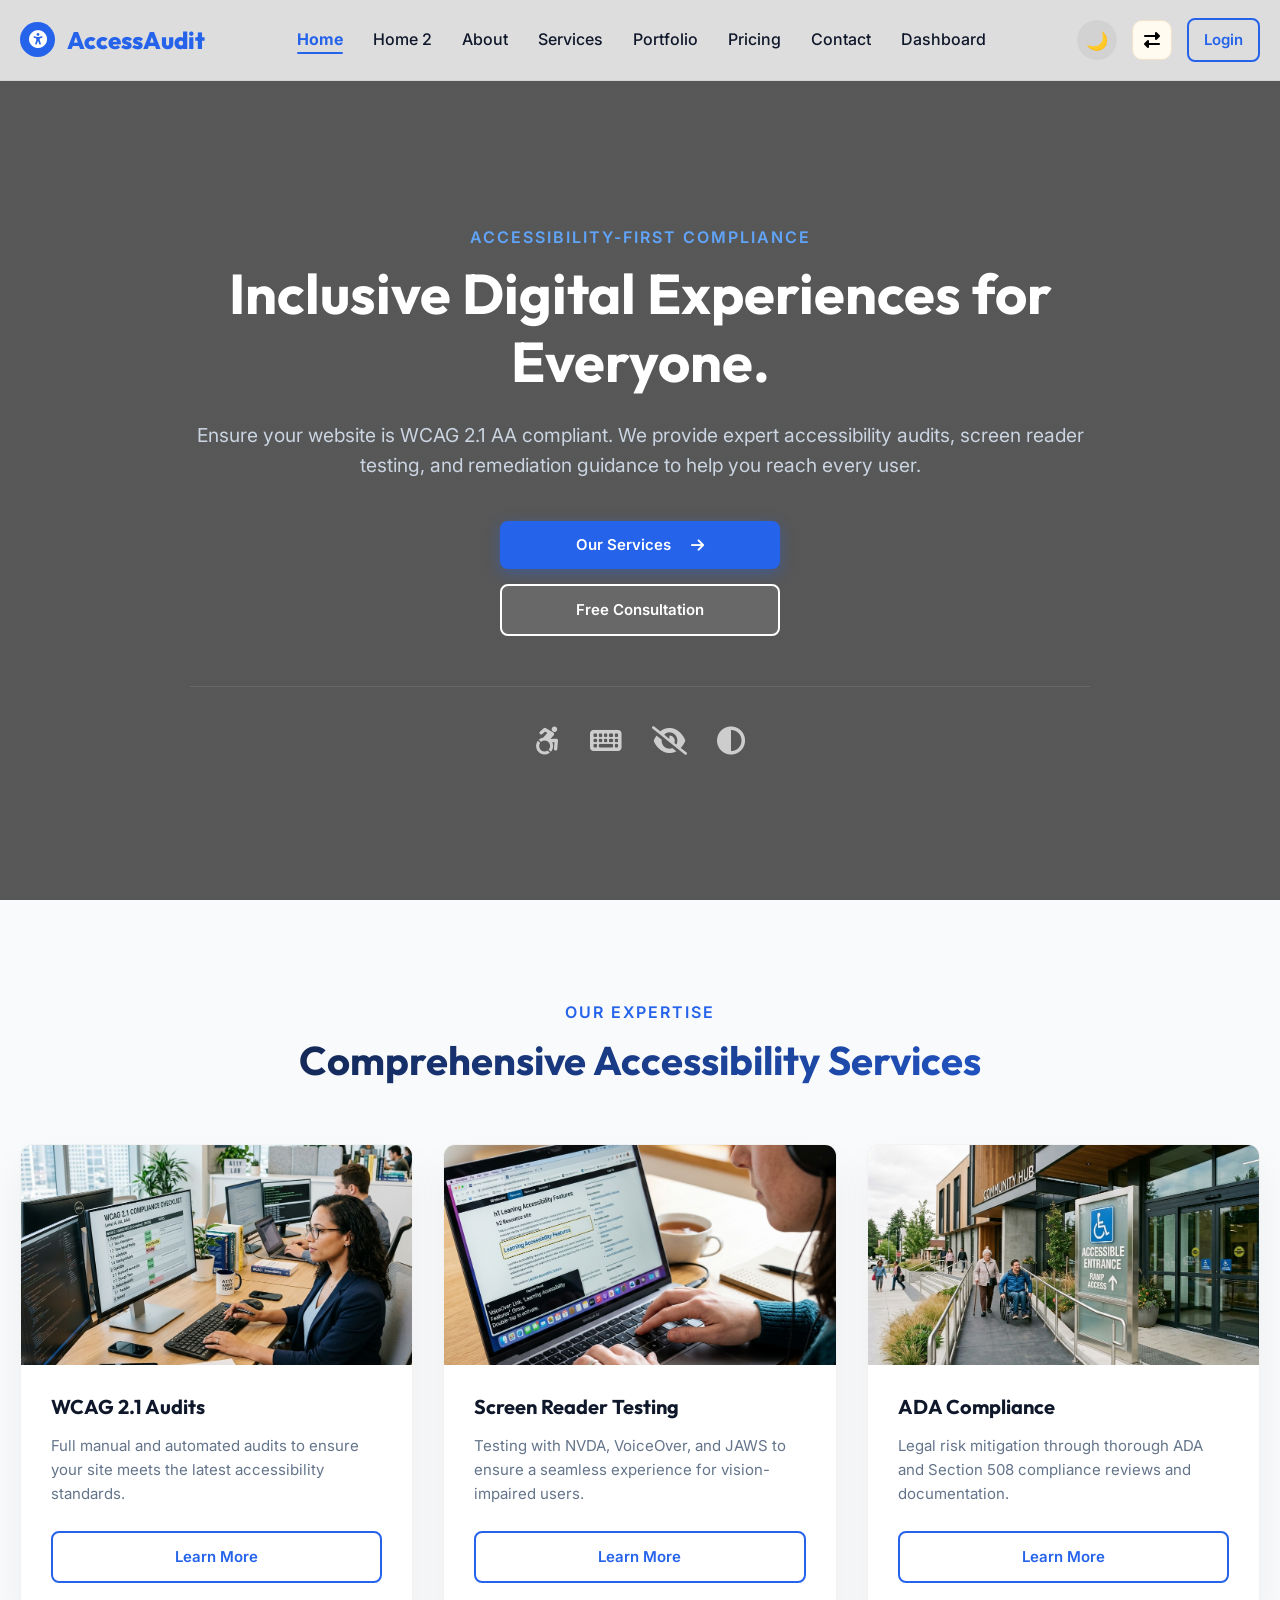
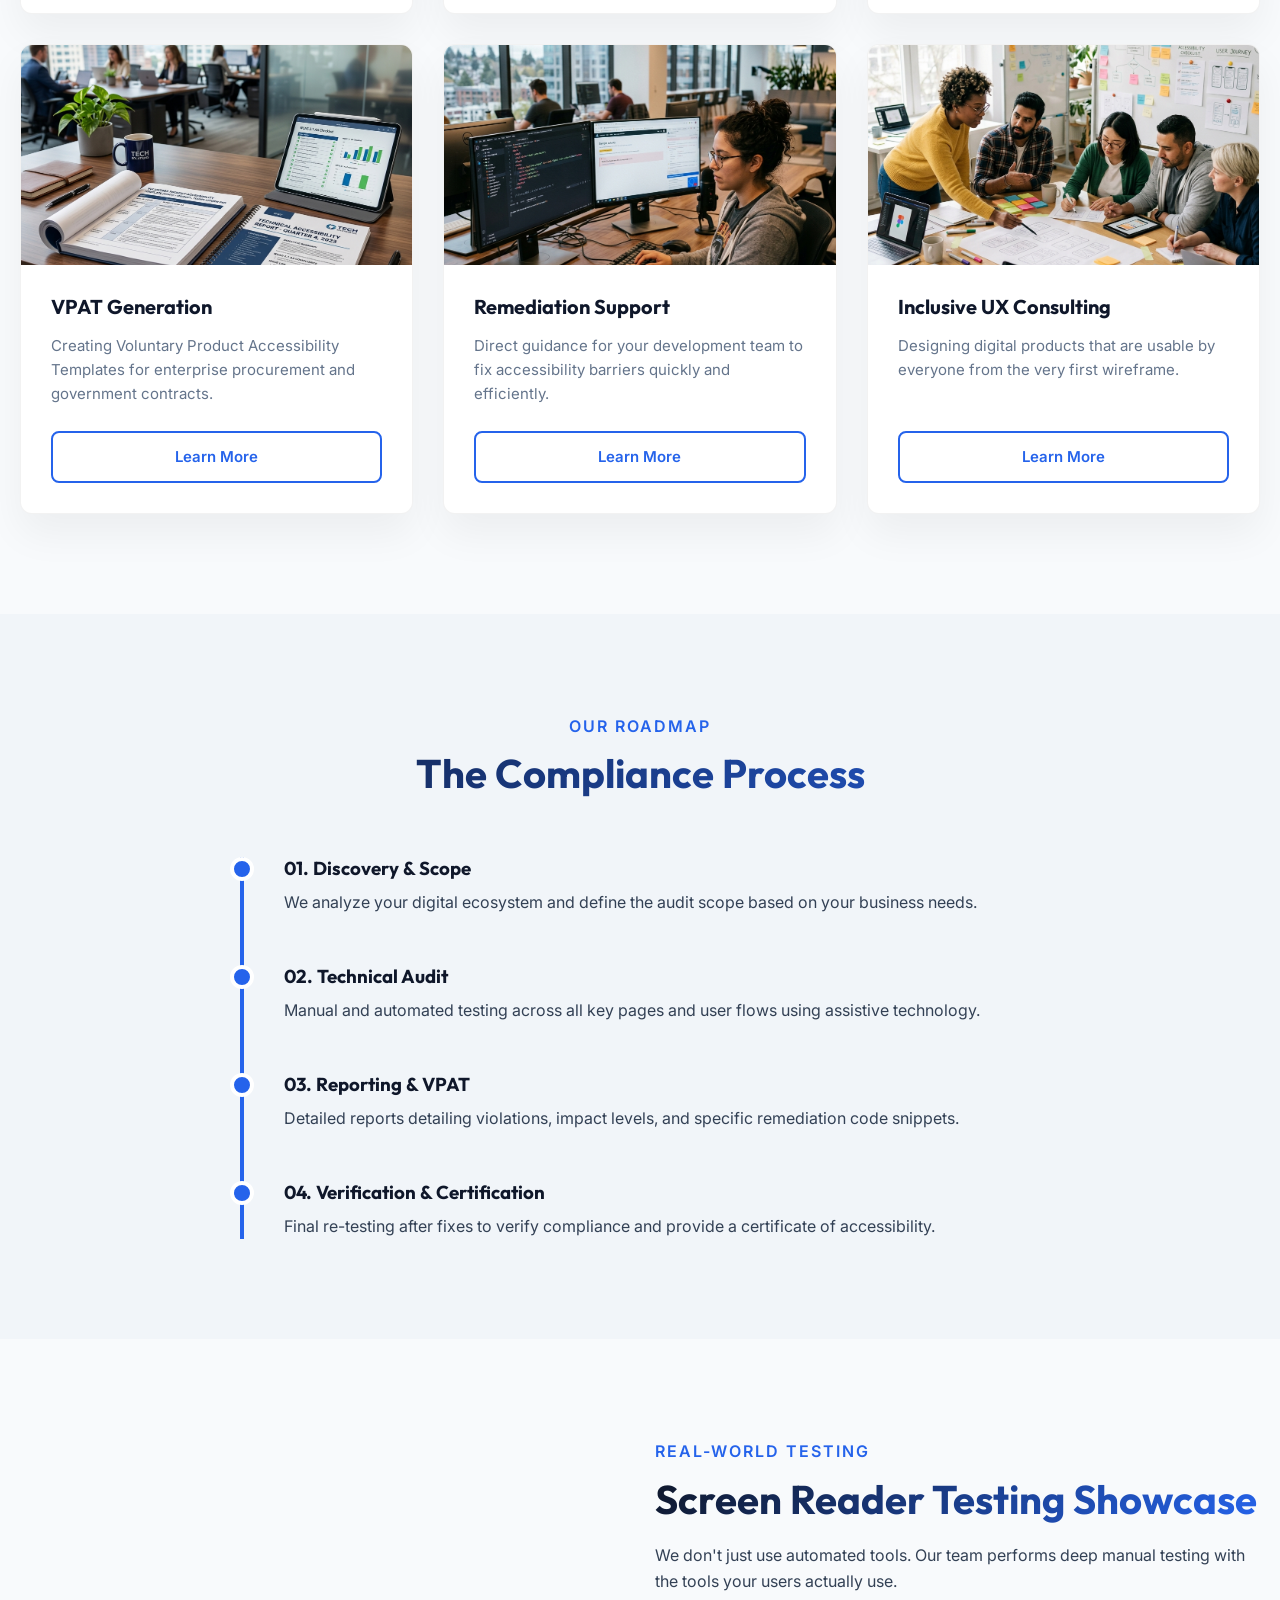
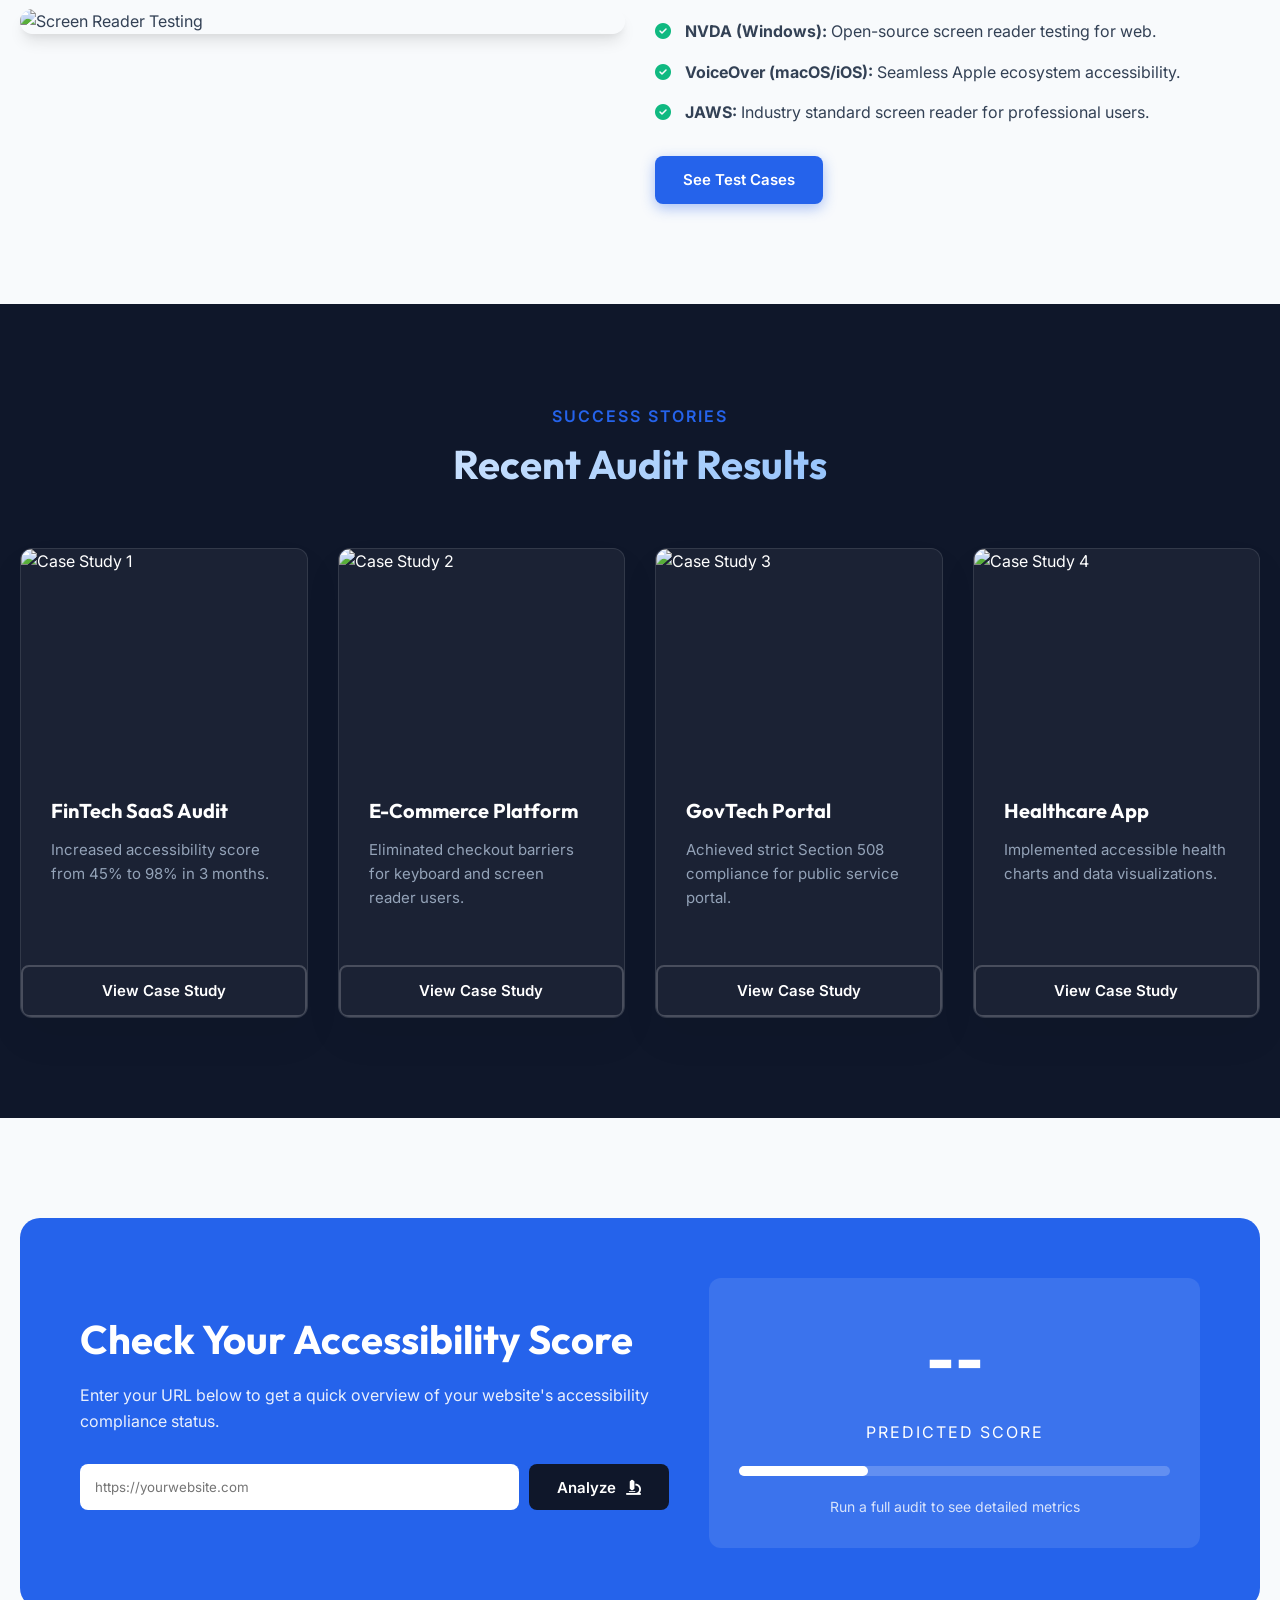
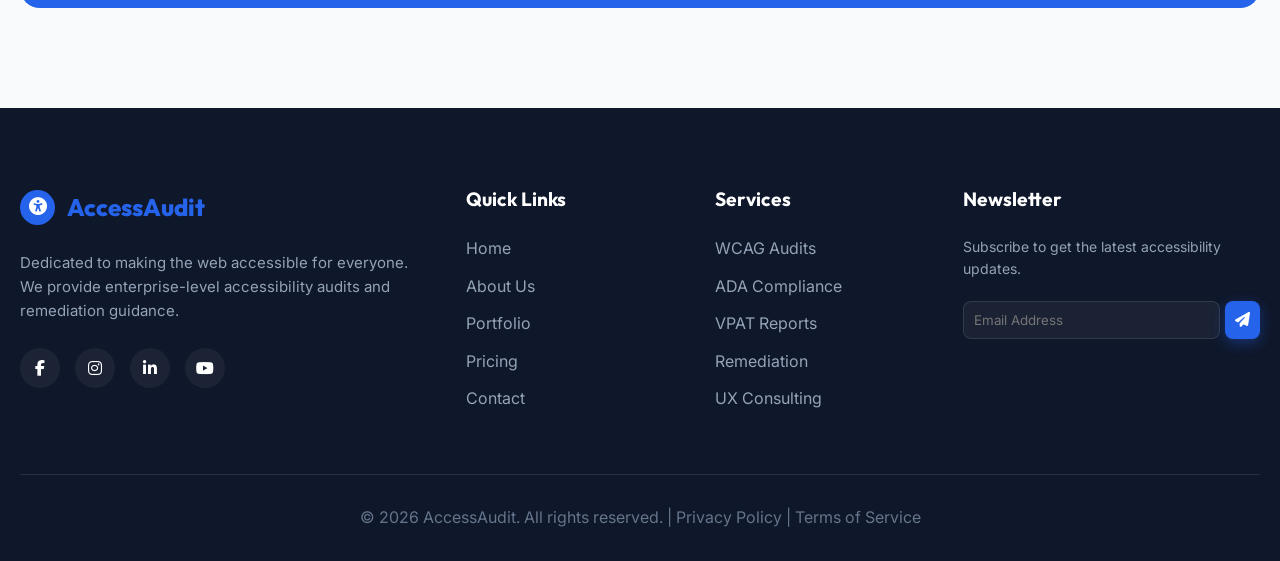
==== commit 52943715: "fifth commit" ====
--- a/index.html
+++ b/index.html
@@ -424,6 +424,9 @@
     <!-- Scripts -->
     <script src="assets/js/main.js"></script>
     <script src="assets/js/accessibility.js"></script>
+
+    <button id="back-to-top" class="back-to-top" title="Back to Top" aria-label="Back to Top"><i class="fas fa-arrow-up"></i></button>
 </body>
 
-</html>+</html>
+
--- a/assets/css/style.css
+++ b/assets/css/style.css
@@ -639,8 +639,8 @@
 }
 
 .gradient-bg {
-    padding-top: 150px !important;
-    padding-bottom: 80px !important;
+    padding-top: 150px;
+    padding-bottom: 80px;
 }
 
 /* About Page Tech Ecosystem */
@@ -799,7 +799,59 @@
 
 .footer-about p {
     color: #94a3b8;
-    margin-bottom: 20px;
+    margin-bottom: 25px;
+    font-size: 15px;
+}
+
+/* Back to Top Button */
+.back-to-top {
+    position: fixed;
+    bottom: 30px;
+    right: 30px;
+    width: 50px;
+    height: 50px;
+    background: var(--primary);
+    color: white;
+    border-radius: 50%;
+    display: flex;
+    align-items: center;
+    justify-content: center;
+    font-size: 20px;
+    cursor: pointer;
+    z-index: 999;
+    opacity: 0;
+    visibility: hidden;
+    transform: translateY(20px);
+    transition: var(--transition);
+    box-shadow: 0 4px 15px rgba(37, 99, 235, 0.4);
+    border: 2px solid rgba(255, 255, 255, 0.2);
+}
+
+.back-to-top.active {
+    opacity: 1;
+    visibility: visible;
+    transform: translateY(0);
+}
+
+.back-to-top:hover {
+    background: var(--accent);
+    transform: translateY(-5px) scale(1.1);
+    box-shadow: 0 8px 25px rgba(124, 58, 237, 0.5);
+    color: white;
+}
+
+.back-to-top:active {
+    transform: translateY(0) scale(0.9);
+}
+
+@media (max-width: 768px) {
+    .back-to-top {
+        bottom: 20px;
+        right: 20px;
+        width: 45px;
+        height: 45px;
+        font-size: 18px;
+    }
 }
 
 .footer-links li {
--- a/assets/css/dark-mode.css
+++ b/assets/css/dark-mode.css
@@ -210,3 +210,16 @@
 body.dark-mode #analyze-btn {
     color: #000000 !important;
 }
+
+body.dark-mode .back-to-top {
+    background: #60a5fa;
+    color: #000000;
+    box-shadow: 0 4px 15px rgba(96, 165, 250, 0.4);
+}
+
+body.dark-mode .back-to-top:hover {
+    background: #ffffff;
+    color: #000000;
+    box-shadow: 0 8px 25px rgba(255, 255, 255, 0.3);
+}
+
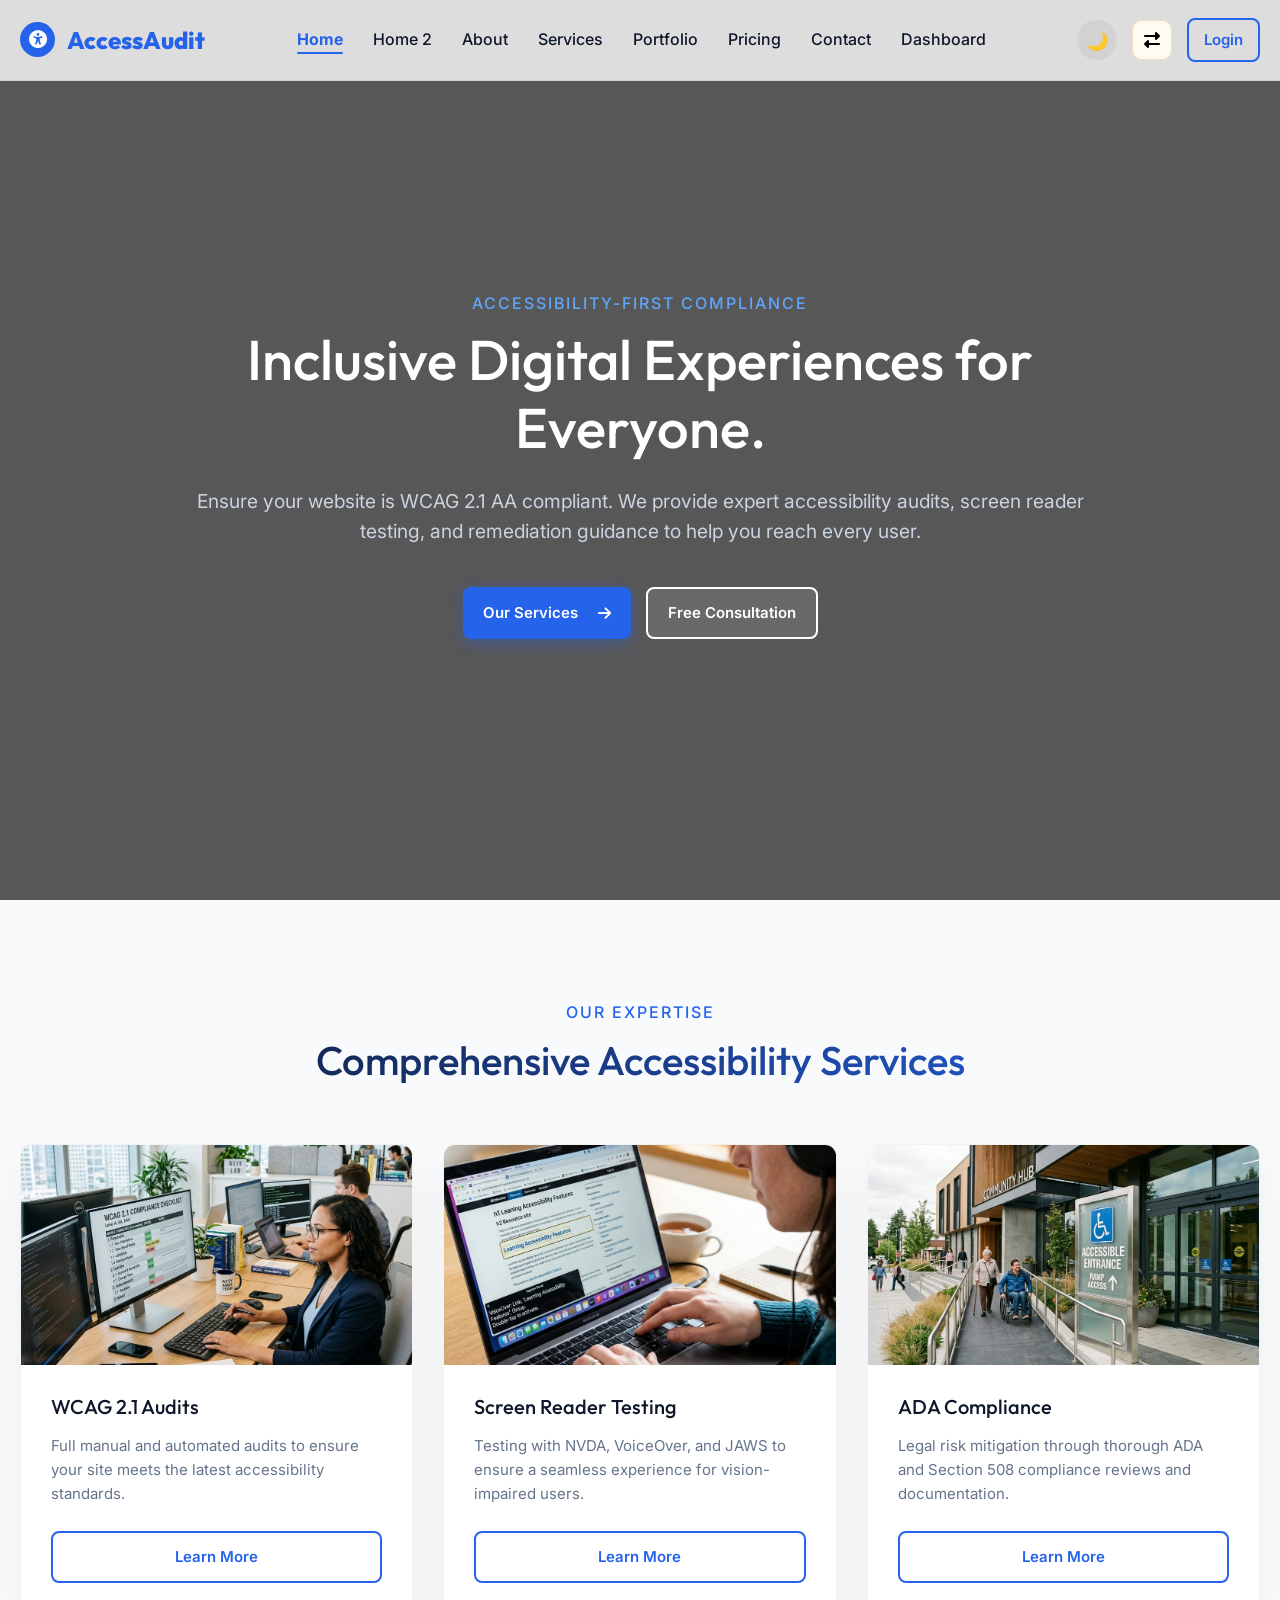
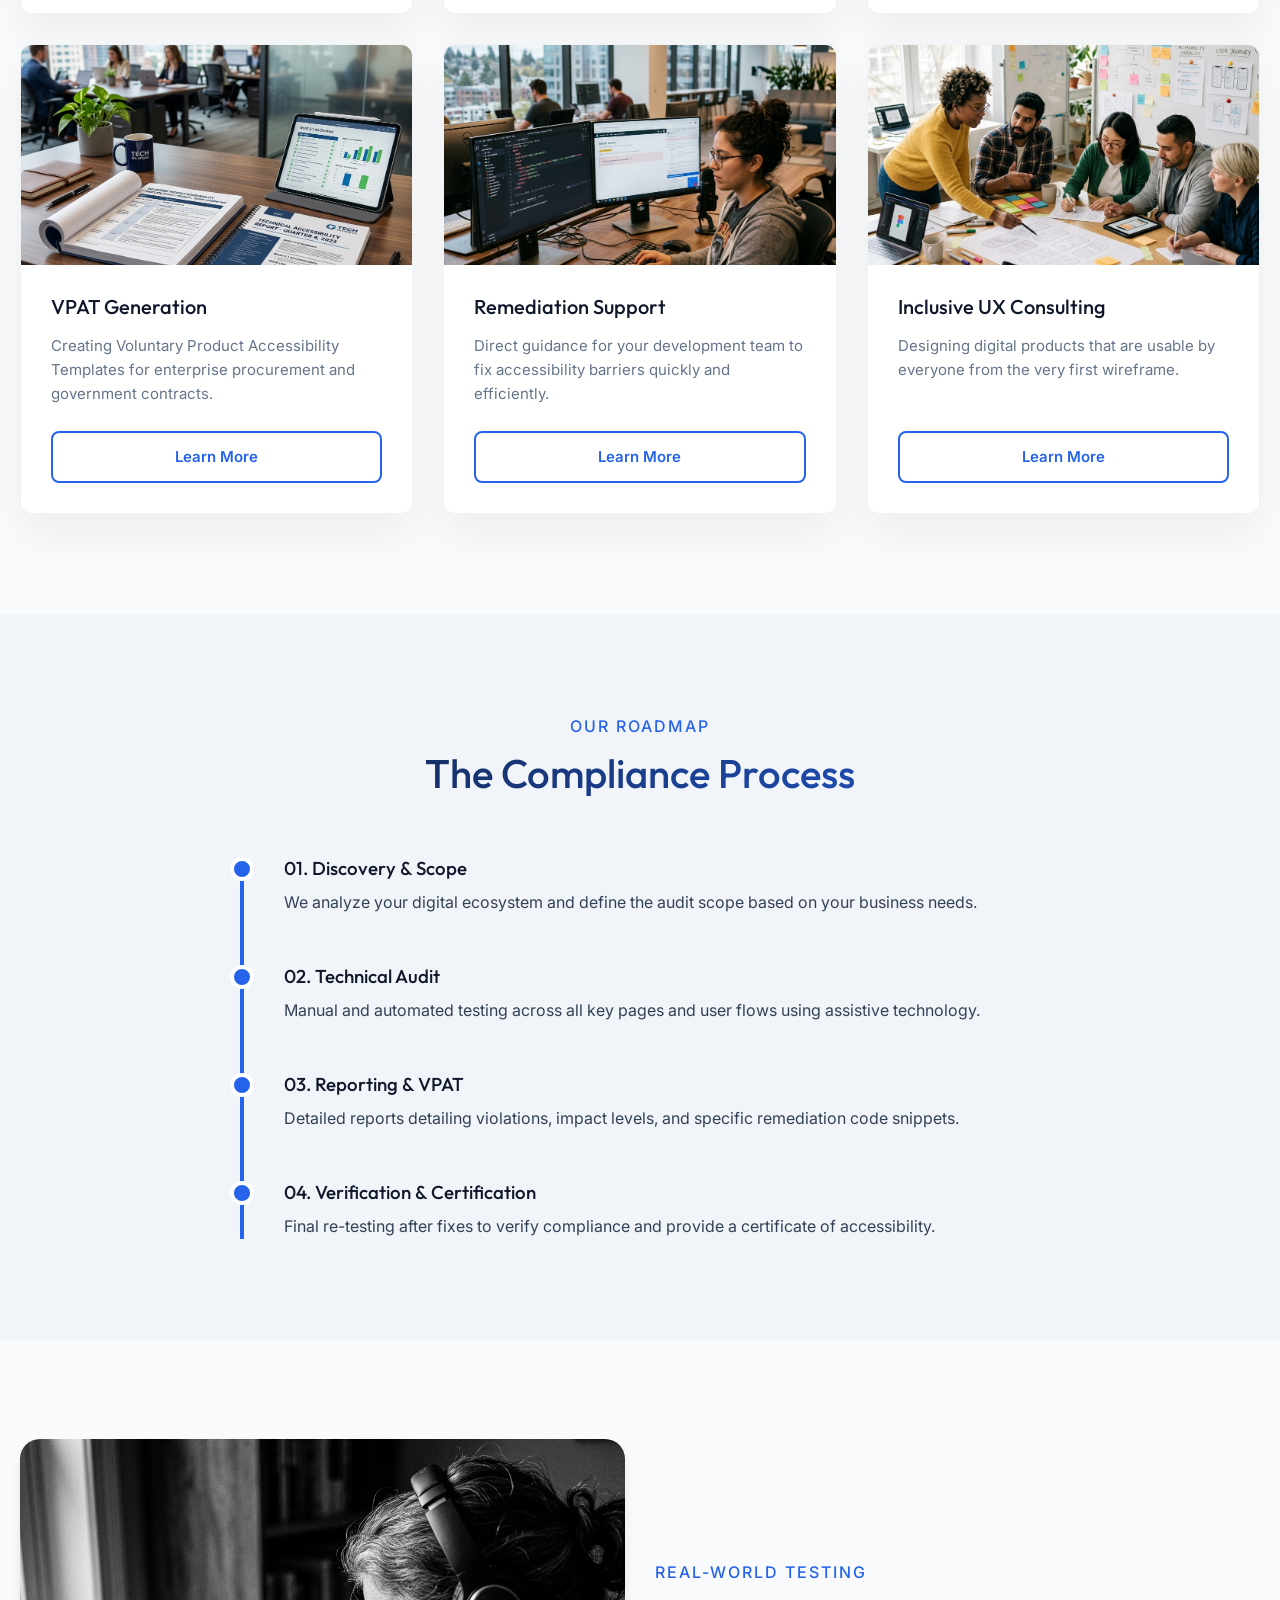
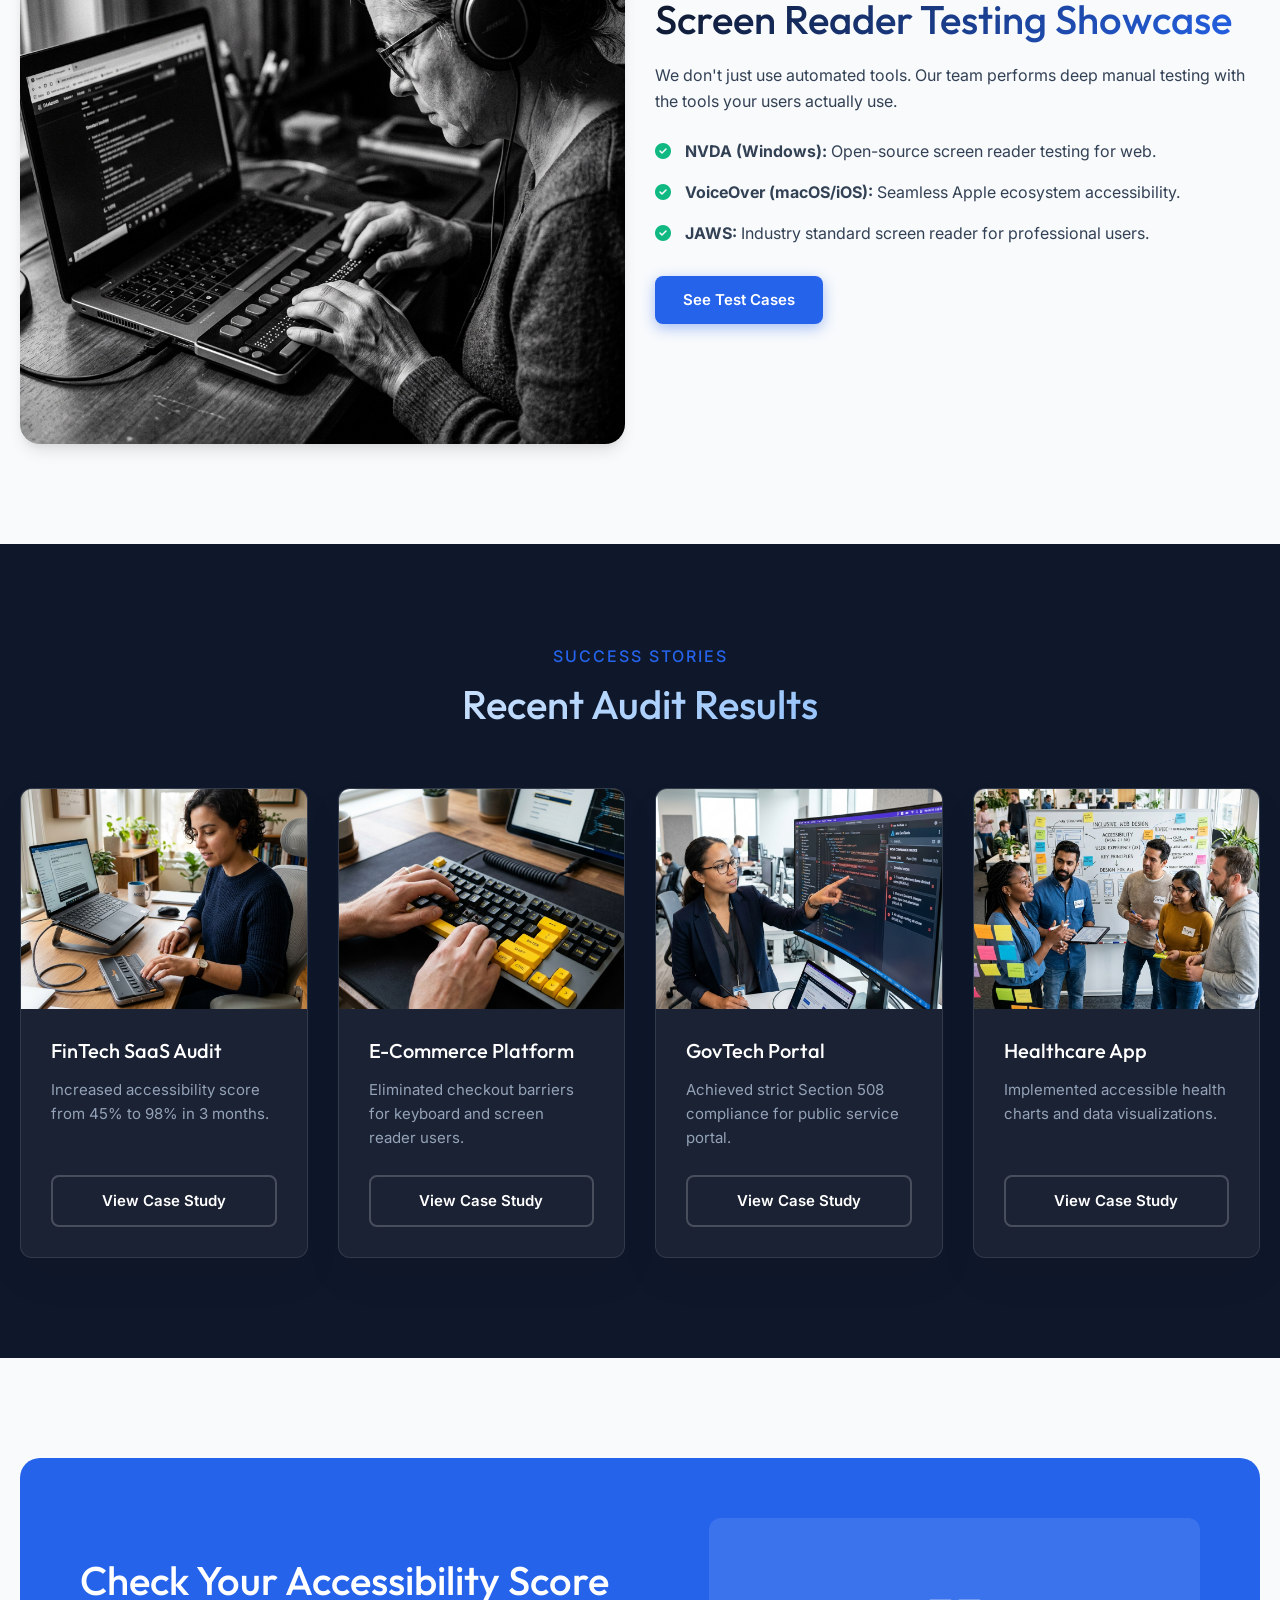
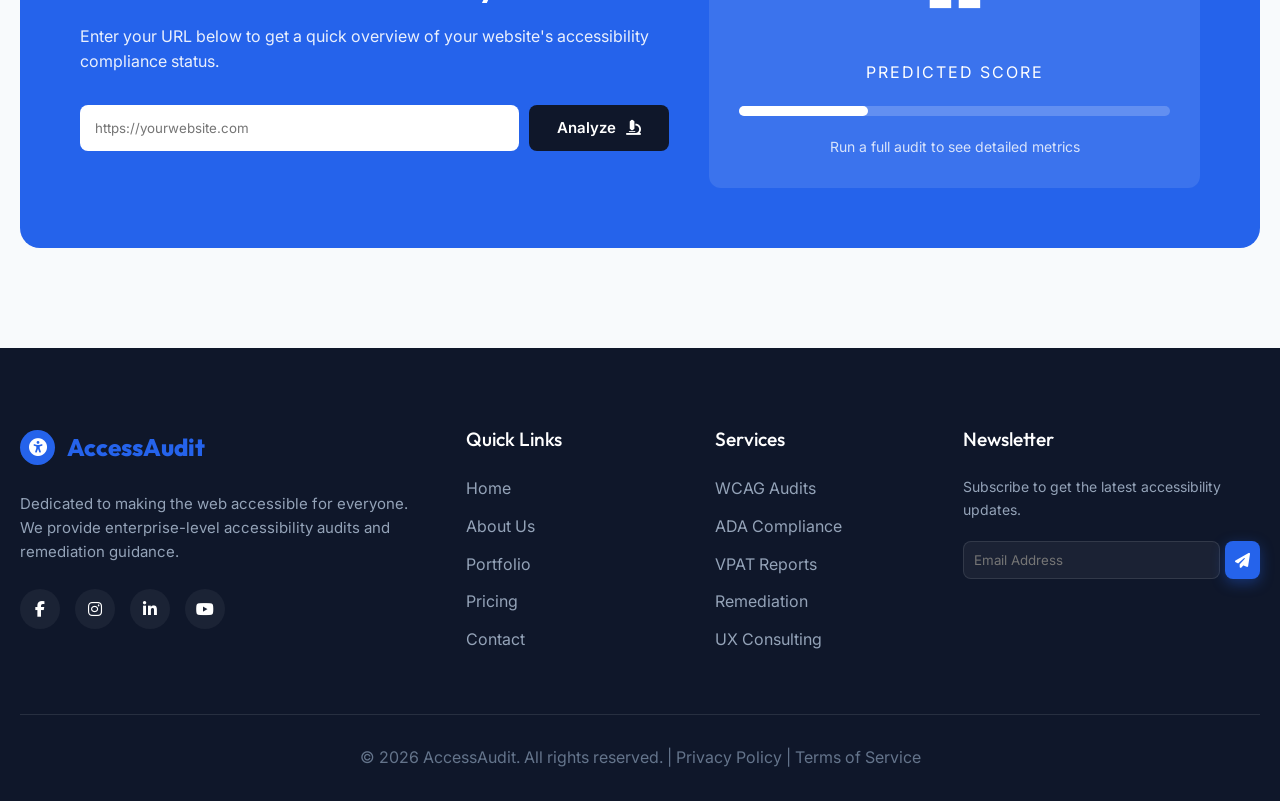
==== commit fc0cfb8d: "feat: resolve accessibility audit visuals, button color consistency, and about page card alignments" ====
--- a/index.html
+++ b/index.html
@@ -66,7 +66,7 @@
     <main id="main-content">
         <!-- Section 1: Hero -->
         <section class="section hero"
-            style="min-height: 100vh; padding: 80px 0 0; display: flex; align-items: center; background: linear-gradient(rgba(0, 0, 0, 0.65), rgba(0, 0, 0, 0.65)), url('https://images.unsplash.com/photo-1551434678-e076c223a692?ixlib=rb-1.2.1&auto=format&fit=crop&w=1920&q=80') center/cover no-repeat; text-align: center; color: white;">
+            style="min-height: 100vh; padding: 80px 0 0; display: flex; align-items: center; background: linear-gradient(rgba(0, 0, 0, 0.65), rgba(0, 0, 0, 0.65)), url('https://images.unsplash.com/photo-1573164713988-8665fc963095?ixlib=rb-1.2.1&auto=format&fit=crop&w=1920&q=80') center/cover no-repeat; text-align: center; color: white;">
             <div class="container">
                 <div data-reveal style="max-width: 900px; margin: 0 auto;">
                     <span class="section-subtitle" style="color: #60a5fa;">Accessibility-First Compliance</span>
@@ -80,13 +80,7 @@
                                 class="fas fa-arrow-right" style="margin-left: 10px;"></i></a>
                         <a href="contact.html" class="btn btn-outline" style="padding: 15px 40px; background: rgba(255,255,255,0.1); border-color: white; color: white;">Free Consultation</a>
                     </div>
-                    <div
-                        style="display: flex; gap: 30px; font-size: 28px; color: rgba(255,255,255,0.7); justify-content: center; border-top: 1px solid rgba(255,255,255,0.1); padding-top: 40px;">
-                        <i class="fab fa-accessible-icon" title="WCAG Compliant"></i>
-                        <i class="fas fa-keyboard" title="Keyboard Friendly"></i>
-                        <i class="fas fa-eye-slash" title="Screen Reader Ready"></i>
-                        <i class="fas fa-adjust" title="High Contrast"></i>
-                    </div>
+
                 </div>
             </div>
         </section>
@@ -223,9 +217,9 @@
             <div class="container">
                 <div class="grid grid-2" style="align-items: center;">
                     <div data-reveal>
-                        <img src="https://images.unsplash.com/photo-1573164713714-d95e436ab8d6?ixlib=rb-1.2.1&auto=format&fit=crop&w=800&q=80"
+                        <img src="assets/images/screen_reader_testing.png"
                             alt="Screen Reader Testing"
-                            style="border-radius: var(--radius-lg); box-shadow: var(--shadow-lg);">
+                            style="border-radius: var(--radius-lg); box-shadow: var(--shadow-lg); width: 100%;">
                     </div>
                     <div data-reveal>
                         <span class="section-subtitle">Real-World Testing</span>
@@ -262,65 +256,65 @@
                     <div class="card"
                         style="background: rgba(255,255,255,0.05); border: 1px solid rgba(255,255,255,0.1);"
                         data-reveal>
-                        <img src="https://images.unsplash.com/photo-1460925895917-afdab827c52f?ixlib=rb-1.2.1&auto=format&fit=crop&w=400&q=80"
+                        <img src="assets/images/braille_user.png"
                             alt="Case Study 1" class="card-img">
                         <div class="card-content">
                             <h3 class="card-title" style="color: white;">FinTech SaaS Audit</h3>
                             <p class="card-text" style="color: #94a3b8;">Increased accessibility score from 45% to 98%
                                 in 3 months.</p>
-                        </div>
-                        <div class="card-footer">
-                            <a href="portfolio.html" class="btn btn-outline"
-                                style="width: 100%; border-color: rgba(255,255,255,0.2); color: white;">View Case
-                                Study</a>
+                            <div class="card-footer" style="padding: 0;">
+                                <a href="portfolio.html" class="btn btn-outline"
+                                    style="width: 100%; border-color: rgba(255,255,255,0.2); color: white;">View Case
+                                    Study</a>
+                            </div>
                         </div>
                     </div>
                     <div class="card"
                         style="background: rgba(255,255,255,0.05); border: 1px solid rgba(255,255,255,0.1);"
                         data-reveal>
-                        <img src="https://images.unsplash.com/photo-1557821552-17105176677c?ixlib=rb-1.2.1&auto=format&fit=crop&w=400&q=80"
+                        <img src="assets/images/keyboard_hands.png"
                             alt="Case Study 2" class="card-img">
                         <div class="card-content">
                             <h3 class="card-title" style="color: white;">E-Commerce Platform</h3>
                             <p class="card-text" style="color: #94a3b8;">Eliminated checkout barriers for keyboard and
                                 screen reader users.</p>
-                        </div>
-                        <div class="card-footer">
-                            <a href="portfolio.html" class="btn btn-outline"
-                                style="width: 100%; border-color: rgba(255,255,255,0.2); color: white;">View Case
-                                Study</a>
+                            <div class="card-footer" style="padding: 0;">
+                                <a href="portfolio.html" class="btn btn-outline"
+                                    style="width: 100%; border-color: rgba(255,255,255,0.2); color: white;">View Case
+                                    Study</a>
+                            </div>
                         </div>
                     </div>
                     <div class="card"
                         style="background: rgba(255,255,255,0.05); border: 1px solid rgba(255,255,255,0.1);"
                         data-reveal>
-                        <img src="https://images.unsplash.com/photo-1517245386807-bb43f82c33c4?ixlib=rb-1.2.1&auto=format&fit=crop&w=400&q=80"
+                        <img src="assets/images/auditor_monitor.png"
                             alt="Case Study 3" class="card-img">
                         <div class="card-content">
                             <h3 class="card-title" style="color: white;">GovTech Portal</h3>
                             <p class="card-text" style="color: #94a3b8;">Achieved strict Section 508 compliance for
                                 public service portal.</p>
-                        </div>
-                        <div class="card-footer">
-                            <a href="portfolio.html" class="btn btn-outline"
-                                style="width: 100%; border-color: rgba(255,255,255,0.2); color: white;">View Case
-                                Study</a>
+                            <div class="card-footer" style="padding: 0;">
+                                <a href="portfolio.html" class="btn btn-outline"
+                                    style="width: 100%; border-color: rgba(255,255,255,0.2); color: white;">View Case
+                                    Study</a>
+                            </div>
                         </div>
                     </div>
                     <div class="card"
                         style="background: rgba(255,255,255,0.05); border: 1px solid rgba(255,255,255,0.1);"
                         data-reveal>
-                        <img src="https://images.unsplash.com/photo-1504384308090-c894fdcc538d?ixlib=rb-1.2.1&auto=format&fit=crop&w=400&q=80"
+                        <img src="assets/images/inclusive_team.png"
                             alt="Case Study 4" class="card-img">
                         <div class="card-content">
                             <h3 class="card-title" style="color: white;">Healthcare App</h3>
                             <p class="card-text" style="color: #94a3b8;">Implemented accessible health charts and data
                                 visualizations.</p>
-                        </div>
-                        <div class="card-footer">
-                            <a href="portfolio.html" class="btn btn-outline"
-                                style="width: 100%; border-color: rgba(255,255,255,0.2); color: white;">View Case
-                                Study</a>
+                            <div class="card-footer" style="padding: 0;">
+                                <a href="portfolio.html" class="btn btn-outline"
+                                    style="width: 100%; border-color: rgba(255,255,255,0.2); color: white;">View Case
+                                    Study</a>
+                            </div>
                         </div>
                     </div>
                 </div>
--- a/assets/css/style.css
+++ b/assets/css/style.css
@@ -75,7 +75,7 @@
 h6 {
     font-family: 'Outfit', sans-serif;
     color: var(--text-heading);
-    font-weight: 700;
+    font-weight: 500;
     line-height: 1.2;
 }
 
@@ -239,7 +239,7 @@
 
 .section-subtitle {
     color: var(--primary);
-    font-weight: 600;
+    font-weight: 500;
     text-transform: uppercase;
     letter-spacing: 2px;
     display: block;
@@ -281,6 +281,21 @@
 .btn-outline:hover {
     background-color: var(--primary);
     color: var(--white);
+}
+
+.btn-white-always {
+    background: #ffffff !important;
+    color: var(--primary) !important;
+    border: 2px solid #ffffff !important;
+    transition: var(--transition) !important;
+}
+
+.btn-white-always:hover {
+    background: transparent !important;
+    color: #ffffff !important;
+    border-color: #ffffff !important;
+    transform: translateY(-2px) !important;
+    box-shadow: 0 6px 20px rgba(255, 255, 255, 0.3) !important;
 }
 
 /* Card Component */
@@ -608,13 +623,15 @@
 
 
 .hero-btns {
-    flex-direction: column !important;
-    align-items: center !important;
+    flex-direction: row !important;
+    justify-content: center !important;
+    flex-wrap: wrap !important;
     gap: 15px !important;
 }
 
 .hero-btns .btn {
-    width: 100% !important;
+    width: auto !important;
+    min-width: 160px;
     max-width: 280px;
     white-space: nowrap !important;
     padding: 12px 20px !important;
--- a/assets/css/dark-mode.css
+++ b/assets/css/dark-mode.css
@@ -39,7 +39,6 @@
 
 
 /* Overriding hardcoded light backgrounds across all pages - Excluding heroes with images */
-body.dark-mode .section[style*="background"]:not([style*="url"]),
 body.dark-mode .error-page,
 body.dark-mode .login-container,
 body.dark-mode.dashboard-body,
@@ -49,17 +48,22 @@
     background-image: none !important;
 }
 
-/* Specifically target light hex codes and names in inline styles */
+/* Alternate sections (light grey in light mode) become dark grey in dark mode */
 body.dark-mode [style*="#f1f5f9"],
 body.dark-mode [style*="#f8fafc"],
 body.dark-mode [style*="#eee"],
-body.dark-mode [style*="#e2e8f0"],
+body.dark-mode [style*="#e2e8f0"] {
+    background-color: #1a1a1a !important;
+    background: #1a1a1a !important;
+}
+
+/* White backgrounds become black */
 body.dark-mode [style*="background: white"],
 body.dark-mode [style*="background-color: white"],
 body.dark-mode [style*="background: #fff"],
 body.dark-mode [style*="background-color: #fff"] {
-    background-color: #111111 !important;
-    background: #111111 !important;
+    background-color: #000000 !important;
+    background: #000000 !important;
 }
 
 body.dark-mode .sidebar {
@@ -223,3 +227,7 @@
     box-shadow: 0 8px 25px rgba(255, 255, 255, 0.3);
 }
 
+body.dark-mode *:focus-visible {
+    outline-color: #93c5fd !important;
+}
+
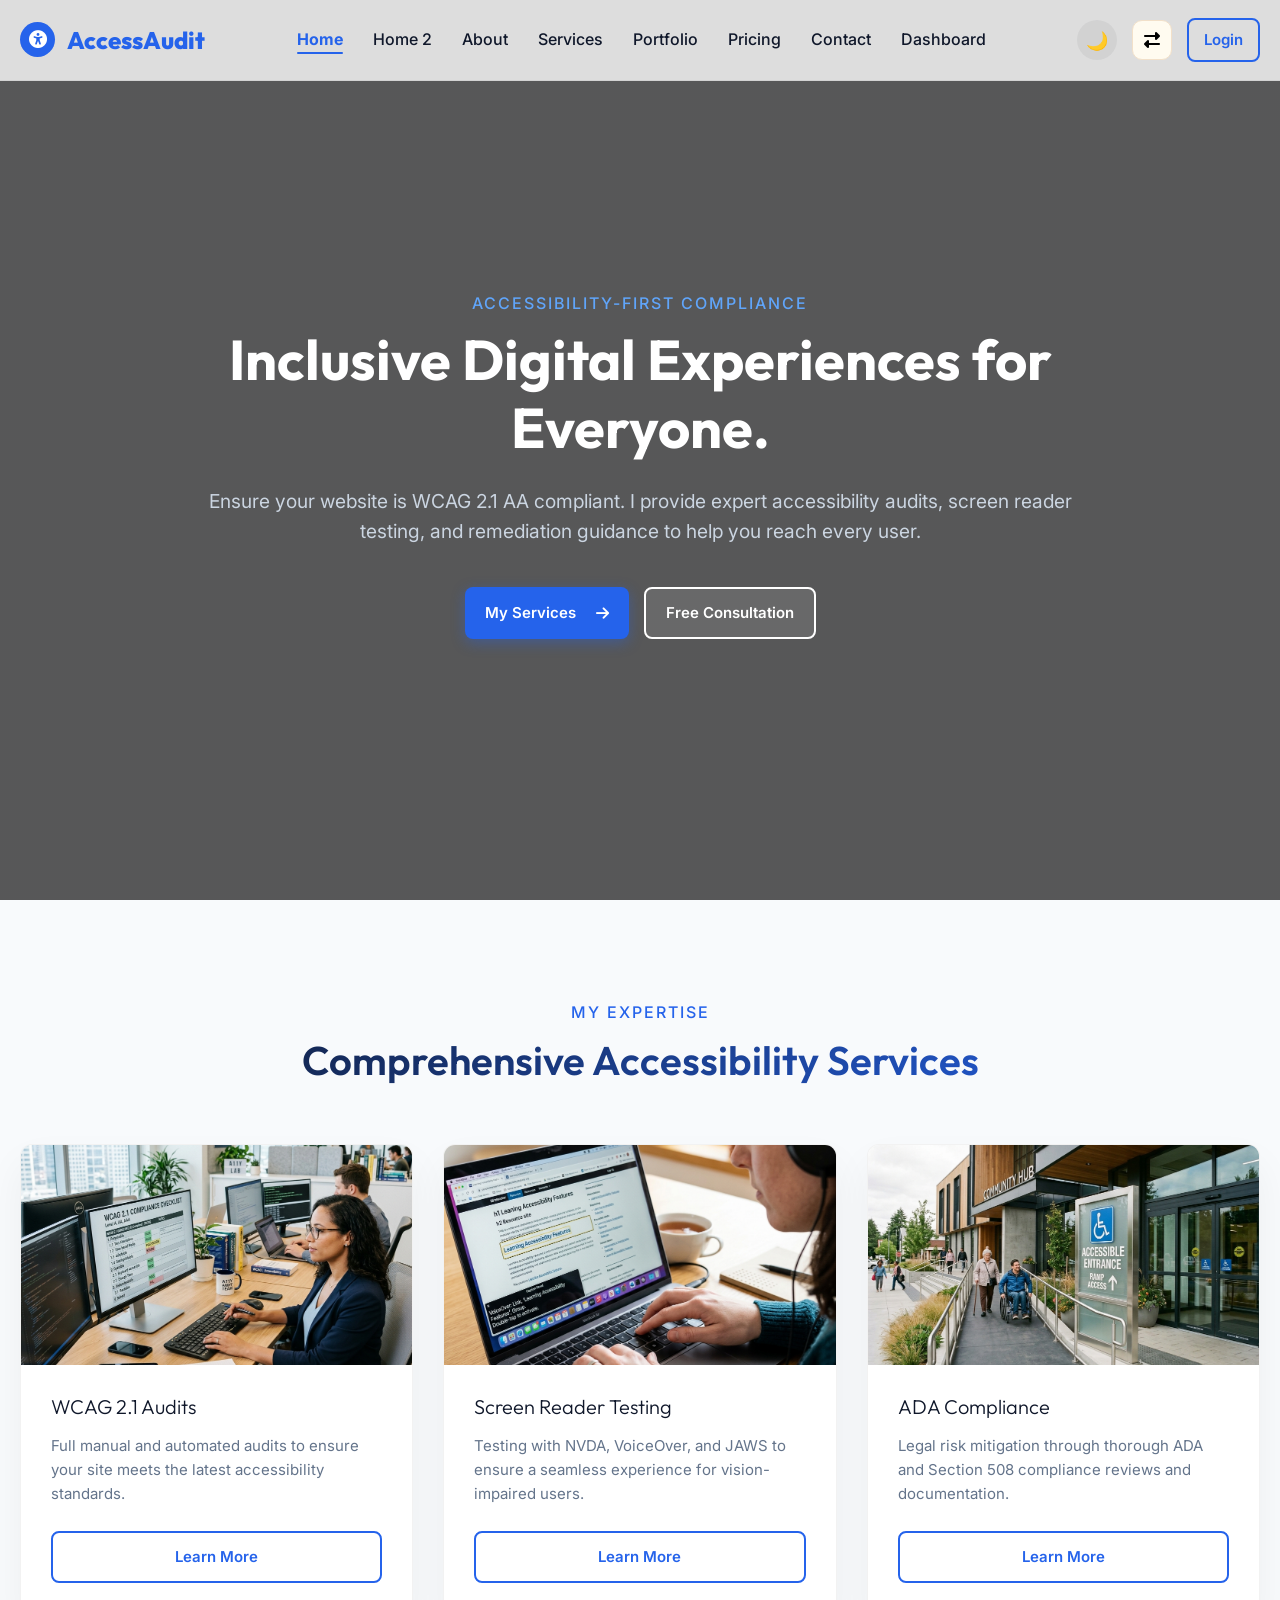
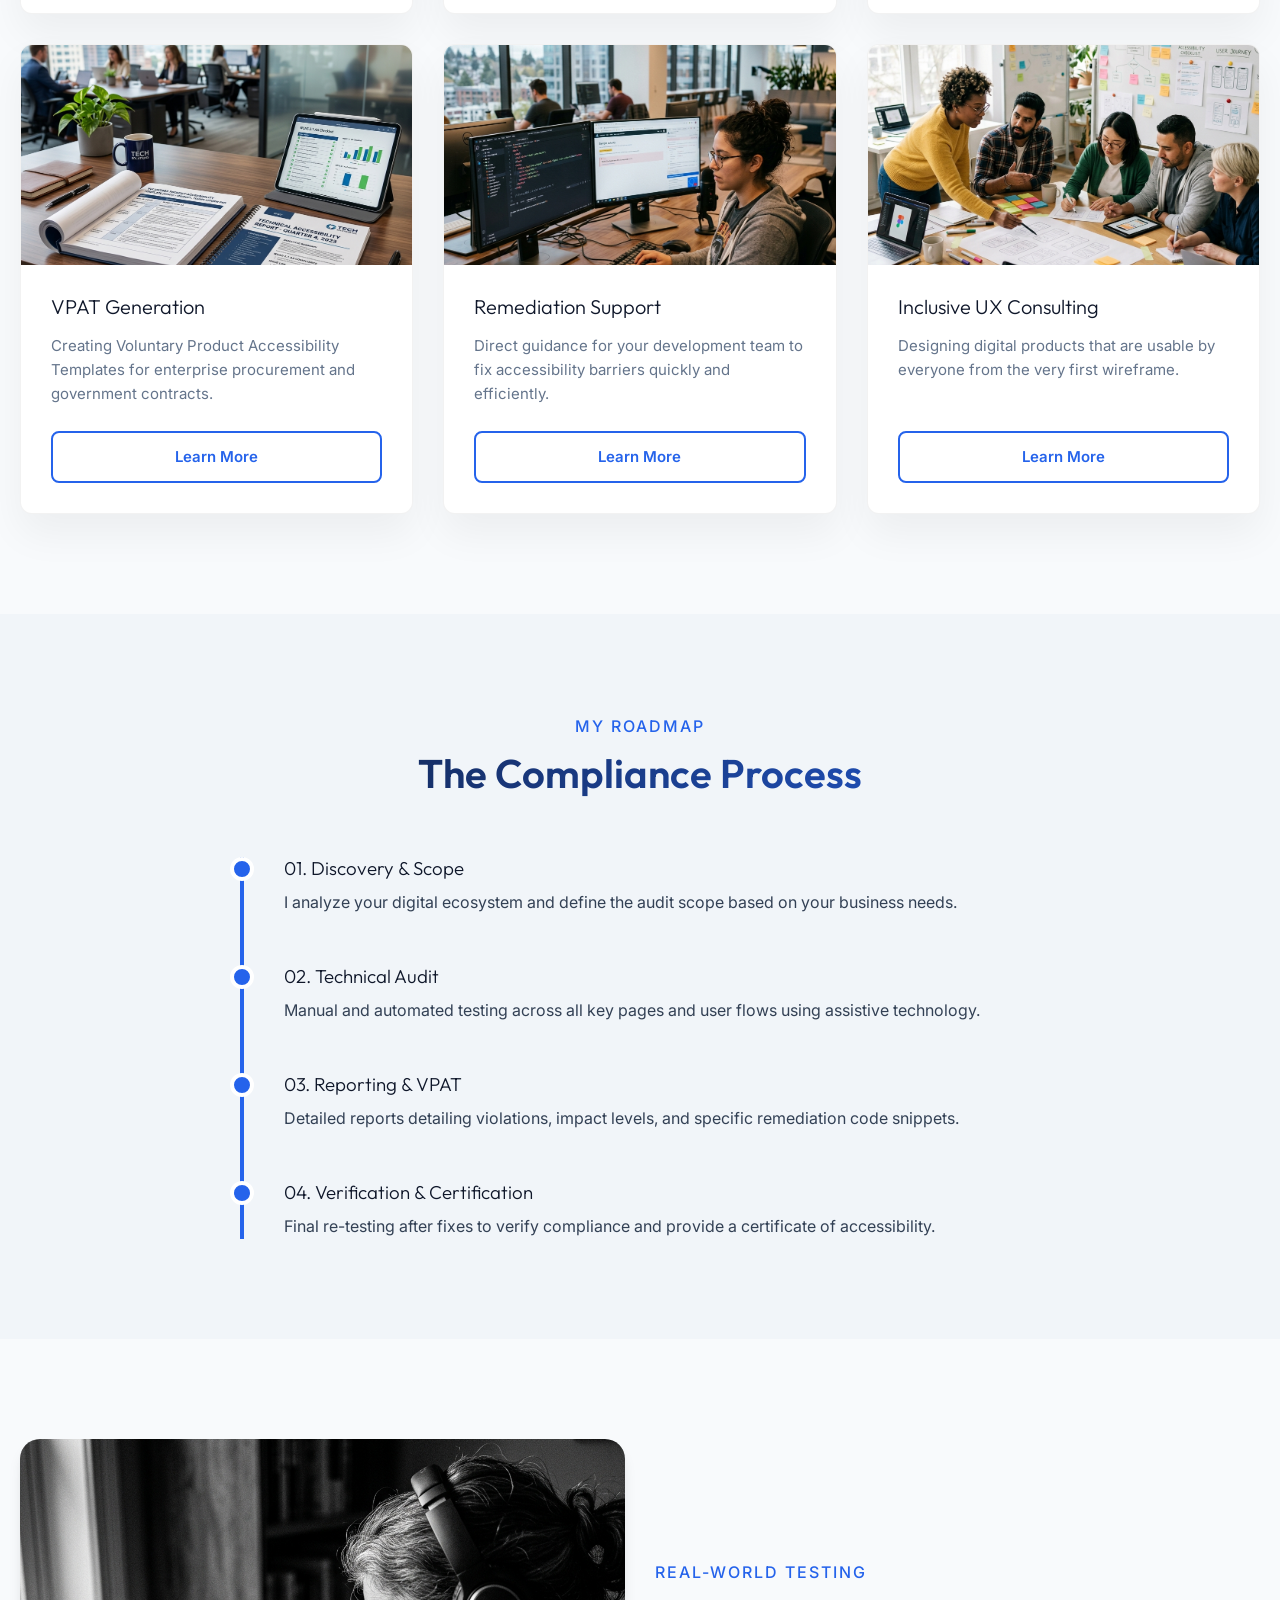
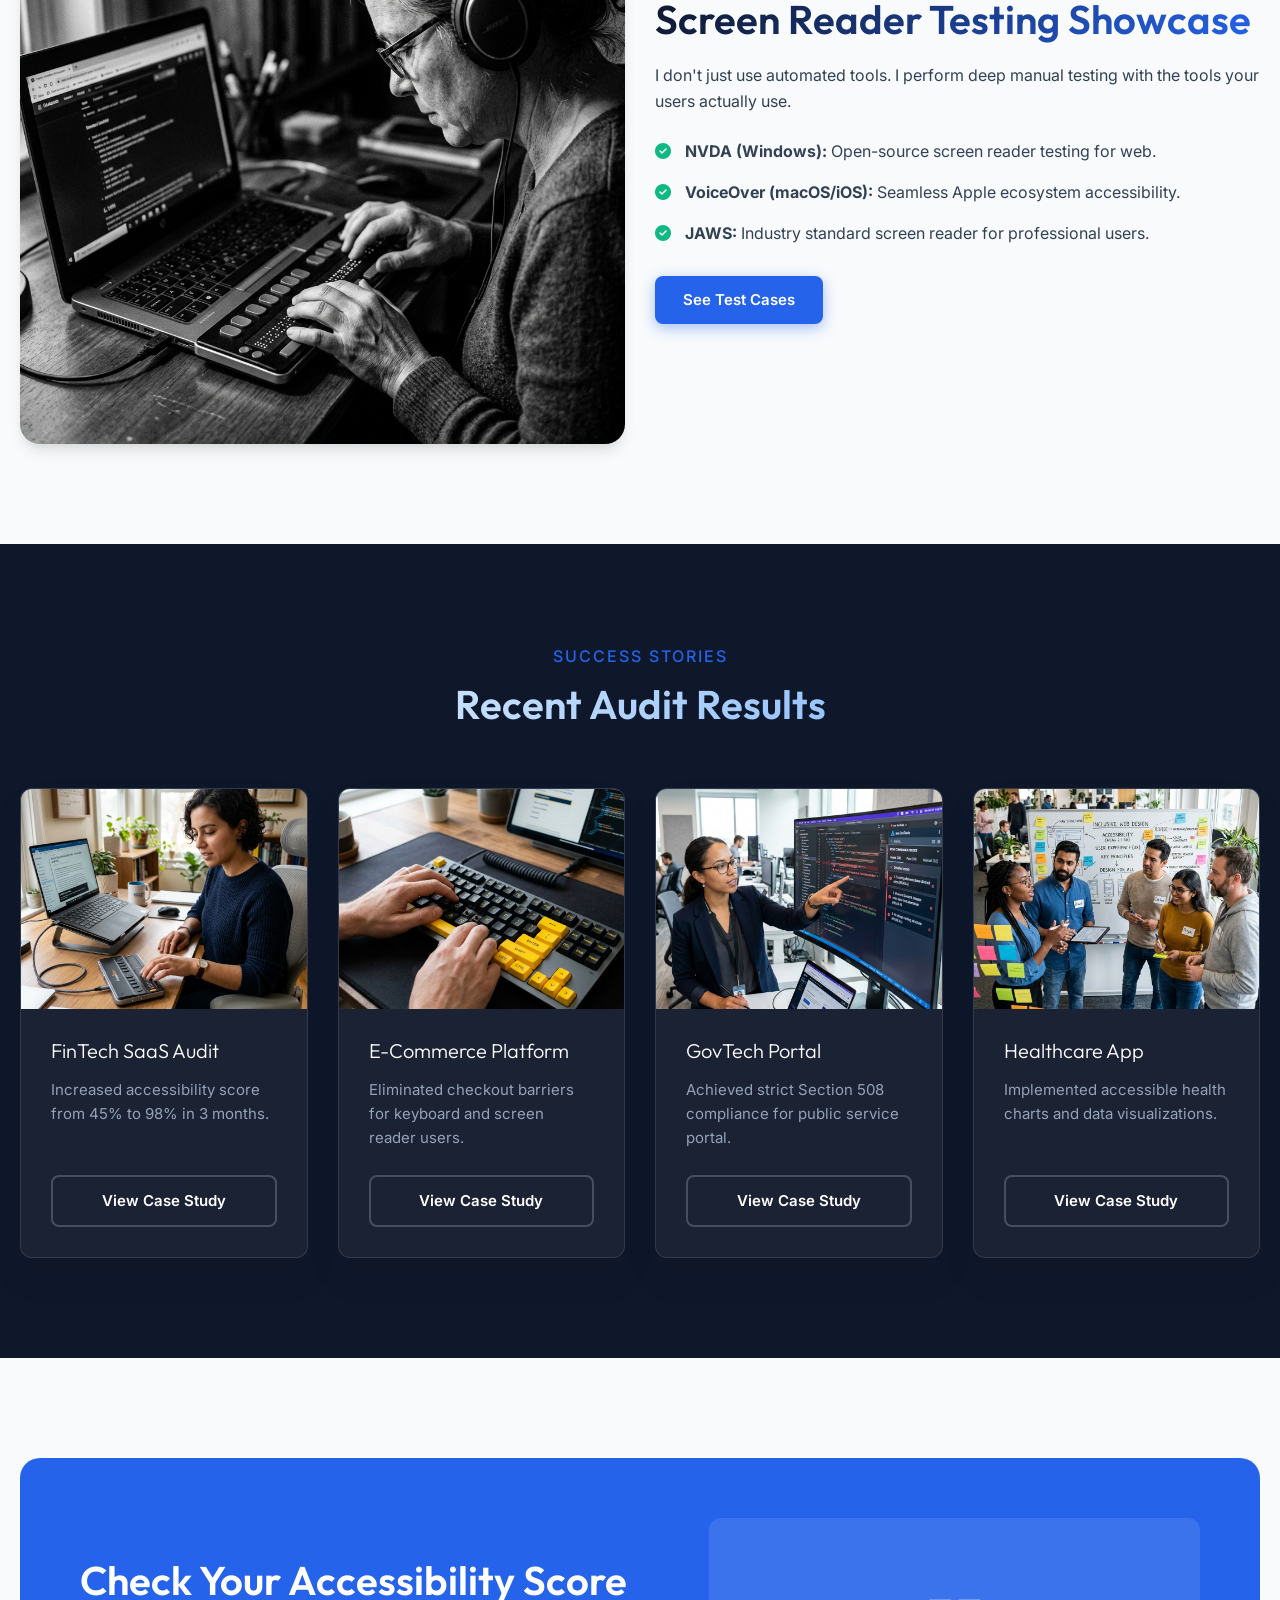
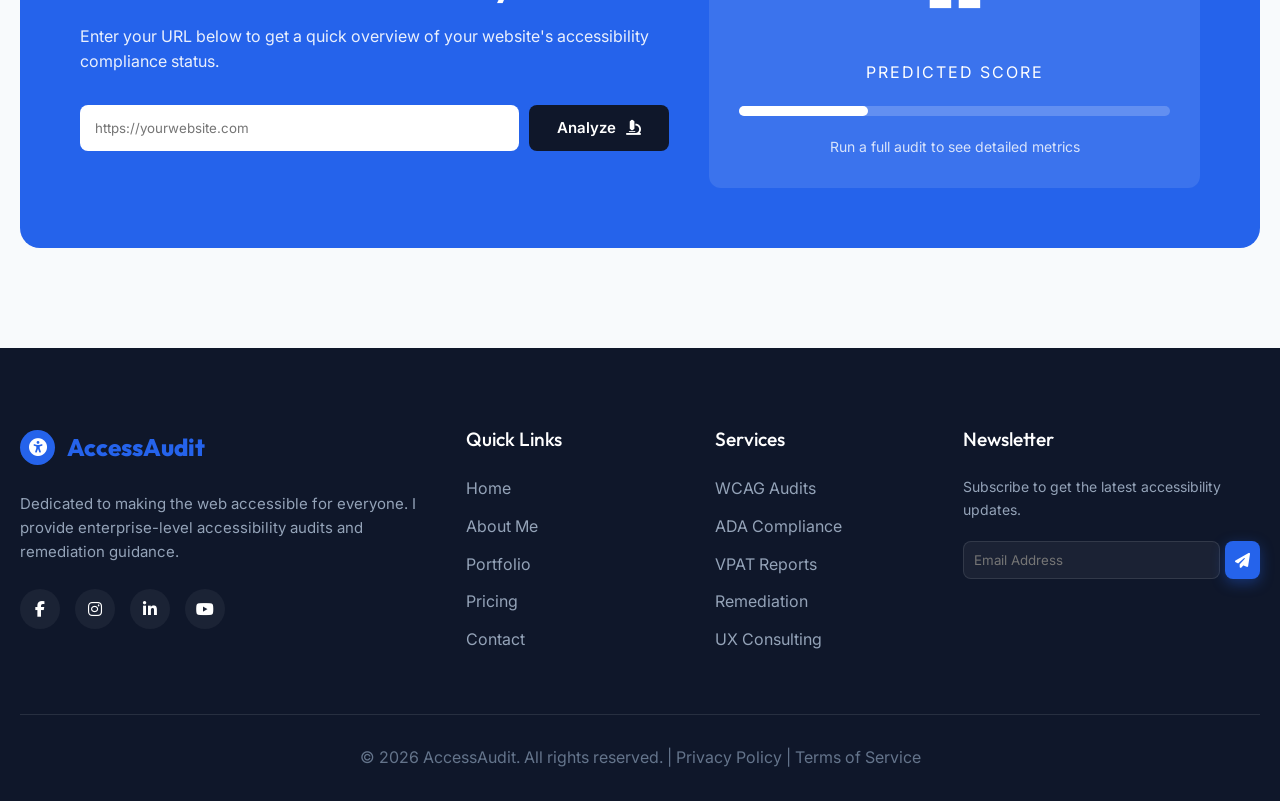
==== commit 9125deca: "seventh commit" ====
--- a/index.html
+++ b/index.html
@@ -72,11 +72,11 @@
                     <span class="section-subtitle" style="color: #60a5fa;">Accessibility-First Compliance</span>
                     <h1 class="section-title hero-title" style="font-size: 3.5rem; margin-bottom: 25px; color: white;">Inclusive Digital Experiences for Everyone.</h1>
                     <p style="font-size: 1.2rem; margin-bottom: 40px; color: #cbd5e1; line-height: 1.6;">
-                        Ensure your website is WCAG 2.1 AA compliant. We provide expert accessibility audits, screen
+                        Ensure your website is WCAG 2.1 AA compliant. I provide expert accessibility audits, screen
                         reader testing, and remediation guidance to help you reach every user.
                     </p>
                     <div class="hero-btns" style="display: flex; gap: 20px; justify-content: center; margin-bottom: 50px;">
-                        <a href="services.html" class="btn btn-primary" style="padding: 15px 40px;">Our Services <i
+                        <a href="services.html" class="btn btn-primary" style="padding: 15px 40px;">My Services <i
                                 class="fas fa-arrow-right" style="margin-left: 10px;"></i></a>
                         <a href="contact.html" class="btn btn-outline" style="padding: 15px 40px; background: rgba(255,255,255,0.1); border-color: white; color: white;">Free Consultation</a>
                     </div>
@@ -89,11 +89,11 @@
         <section class="section">
             <div class="container">
                 <div class="text-center" style="margin-bottom: 60px;">
-                    <span class="section-subtitle">Our Expertise</span>
+                    <span class="section-subtitle">My Expertise</span>
                     <h2 class="section-title">Comprehensive Accessibility Services</h2>
                 </div>
                 <div class="grid grid-3">
-                    <!-- We need 4 or 6. Let's do 6. -->
+                    <!-- I need 4 or 6. Let's do 6. -->
                     <div class="card" data-reveal>
                         <img src="assets/images/wcag-audit.png" alt="WCAG 2.1 Audits" class="card-img-top">
                         <div class="card-content">
@@ -174,7 +174,7 @@
         <section class="section" style="background-color: #f1f5f9;">
             <div class="container">
                 <div class="text-center" style="margin-bottom: 60px;">
-                    <span class="section-subtitle">Our Roadmap</span>
+                    <span class="section-subtitle">My Roadmap</span>
                     <h2 class="section-title">The Compliance Process</h2>
                 </div>
                 <div style="max-width: 800px; margin: 0 auto;">
@@ -183,7 +183,7 @@
                             <span
                                 style="position: absolute; left: -54px; top: 0; width: 24px; height: 24px; background: var(--primary); border-radius: 50%; border: 4px solid #fff;"></span>
                             <h3 style="margin-bottom: 10px;">01. Discovery & Scope</h3>
-                            <p>We analyze your digital ecosystem and define the audit scope based on your business
+                            <p>I analyze your digital ecosystem and define the audit scope based on your business
                                 needs.</p>
                         </div>
                         <div style="margin-bottom: 50px; position: relative;" data-reveal>
@@ -224,7 +224,7 @@
                     <div data-reveal>
                         <span class="section-subtitle">Real-World Testing</span>
                         <h2 class="section-title">Screen Reader Testing Showcase</h2>
-                        <p style="margin-bottom: 25px;">We don't just use automated tools. Our team performs deep manual
+                        <p style="margin-bottom: 25px;">I don't just use automated tools. I perform deep manual
                             testing with the tools your users actually use.</p>
                         <ul style="margin-bottom: 30px;">
                             <li style="margin-bottom: 15px;"><i class="fas fa-check-circle"
@@ -363,7 +363,7 @@
                         <i class="fas fa-universal-access"></i>
                         <span>AccessAudit</span>
                     </a>
-                    <p>Dedicated to making the web accessible for everyone. We provide enterprise-level accessibility
+                    <p>Dedicated to making the web accessible for everyone. I provide enterprise-level accessibility
                         audits and remediation guidance.</p>
                     <div class="social-links">
                         <a href="#" class="social-link"><i class="fab fa-facebook-f"></i></a>
@@ -377,7 +377,7 @@
                     <ul class="footer-links">
                         <li><a href="index.html">Home</a></li>
 
-                        <li><a href="about.html">About Us</a></li>
+                        <li><a href="about.html">About Me</a></li>
                         <li><a href="portfolio.html">Portfolio</a></li>
 
                         <li><a href="pricing.html">Pricing</a></li>
@@ -424,3 +424,5 @@
 
 </html>
 
+
+
--- a/assets/css/style.css
+++ b/assets/css/style.css
@@ -1,4 +1,4 @@
-@import url('https://fonts.googleapis.com/css2?family=Inter:wght@300;400;500;600;700&family=Outfit:wght@400;500;600;700;800&display=swap');
+@import url('https://fonts.googleapis.com/css2?family=Inter:wght@300;400;500;600;700&family=Outfit:wght@300;400;500;600;700;800&display=swap');
 
 :root {
     /* Colors */
@@ -79,6 +79,18 @@
     line-height: 1.2;
 }
 
+h1 {
+    font-weight: 700;
+}
+
+h2 {
+    font-weight: 600;
+}
+
+h3 {
+    font-weight: 300;
+}
+
 a {
     text-decoration: none;
     color: inherit;
@@ -221,6 +233,7 @@
     margin-bottom: 20px;
     background: linear-gradient(135deg, var(--text-heading), var(--primary));
     -webkit-background-clip: text;
+    background-clip: text;
     -webkit-text-fill-color: transparent;
 }
 
@@ -234,6 +247,7 @@
 .premium-theme .hero-title {
     background: linear-gradient(135deg, var(--text-heading), var(--primary)) !important;
     -webkit-background-clip: text !important;
+    background-clip: text !important;
     -webkit-text-fill-color: transparent !important;
 }
 
@@ -674,45 +688,47 @@
     transform: none !important;
     padding: 25px 10px !important;
 }
-    /* Contact Page Centering */
-    .contact-sidebar, .contact-form-container {
-        padding: 40px 20px !important;
-        text-align: center !important;
-    }
-
-    .contact-info-list {
-        justify-content: center !important;
-        padding-left: 0 !important;
-    }
-
-    .contact-info-list li {
-        justify-content: center !important;
-        text-align: left !important;
-        width: 100%;
-        max-width: 250px;
-        margin: 0 auto;
-    }
-
-    .contact-sidebar .social-links {
-        justify-content: center !important;
-    }
-
-    .contact-form-container form {
-        width: 100%;
-        margin: 0 auto;
-    }
-
-    .contact-form-container input,
-    .contact-form-container select,
-    .contact-form-container textarea {
-        text-align: center !important;
-    }
-
-    .contact-form-container .btn {
-        width: 100% !important;
-        justify-content: center !important;
-    }
-}
+
+/* Contact Page Centering */
+.contact-sidebar,
+.contact-form-container {
+    padding: 40px 20px !important;
+    text-align: center !important;
+}
+
+.contact-info-list {
+    justify-content: center !important;
+    padding-left: 0 !important;
+}
+
+.contact-info-list li {
+    justify-content: center !important;
+    text-align: left !important;
+    width: 100%;
+    max-width: 250px;
+    margin: 0 auto;
+}
+
+.contact-sidebar .social-links {
+    justify-content: center !important;
+}
+
+.contact-form-container form {
+    width: 100%;
+    margin: 0 auto;
+}
+
+.contact-form-container input,
+.contact-form-container select,
+.contact-form-container textarea {
+    text-align: center !important;
+}
+
+.contact-form-container .btn {
+    width: 100% !important;
+    justify-content: center !important;
+}
+
 
 .contact-form-container {
     padding: 60px;
@@ -733,7 +749,7 @@
         flex-direction: column !important;
         align-items: center !important;
     }
-    
+
     .contact-form-container form {
         width: 100% !important;
         max-width: 100% !important;
@@ -1092,7 +1108,8 @@
     }
 
     .map-card {
-        bottom: 70px; /* Elevated to avoid covering Google logo/satellite buttons */
+        bottom: 70px;
+        /* Elevated to avoid covering Google logo/satellite buttons */
         left: 20px;
         right: 20px;
         padding: 20px;
@@ -1115,11 +1132,11 @@
         padding: 15px;
         max-width: calc(100% - 20px);
     }
-    
+
     .map-card h4 {
         font-size: 1rem;
     }
-    
+
     .map-card p {
         font-size: 12px;
     }
--- a/assets/css/dark-mode.css
+++ b/assets/css/dark-mode.css
@@ -211,7 +211,8 @@
 body.dark-mode .nav-links .mobile-toggle-wrapper {
     border-top-color: rgba(255, 255, 255, 0.1);
 }
-body.dark-mode #analyze-btn {
+body.dark-mode #analyze-btn,
+body.dark-mode #contact-sales-btn {
     color: #000000 !important;
 }
 
